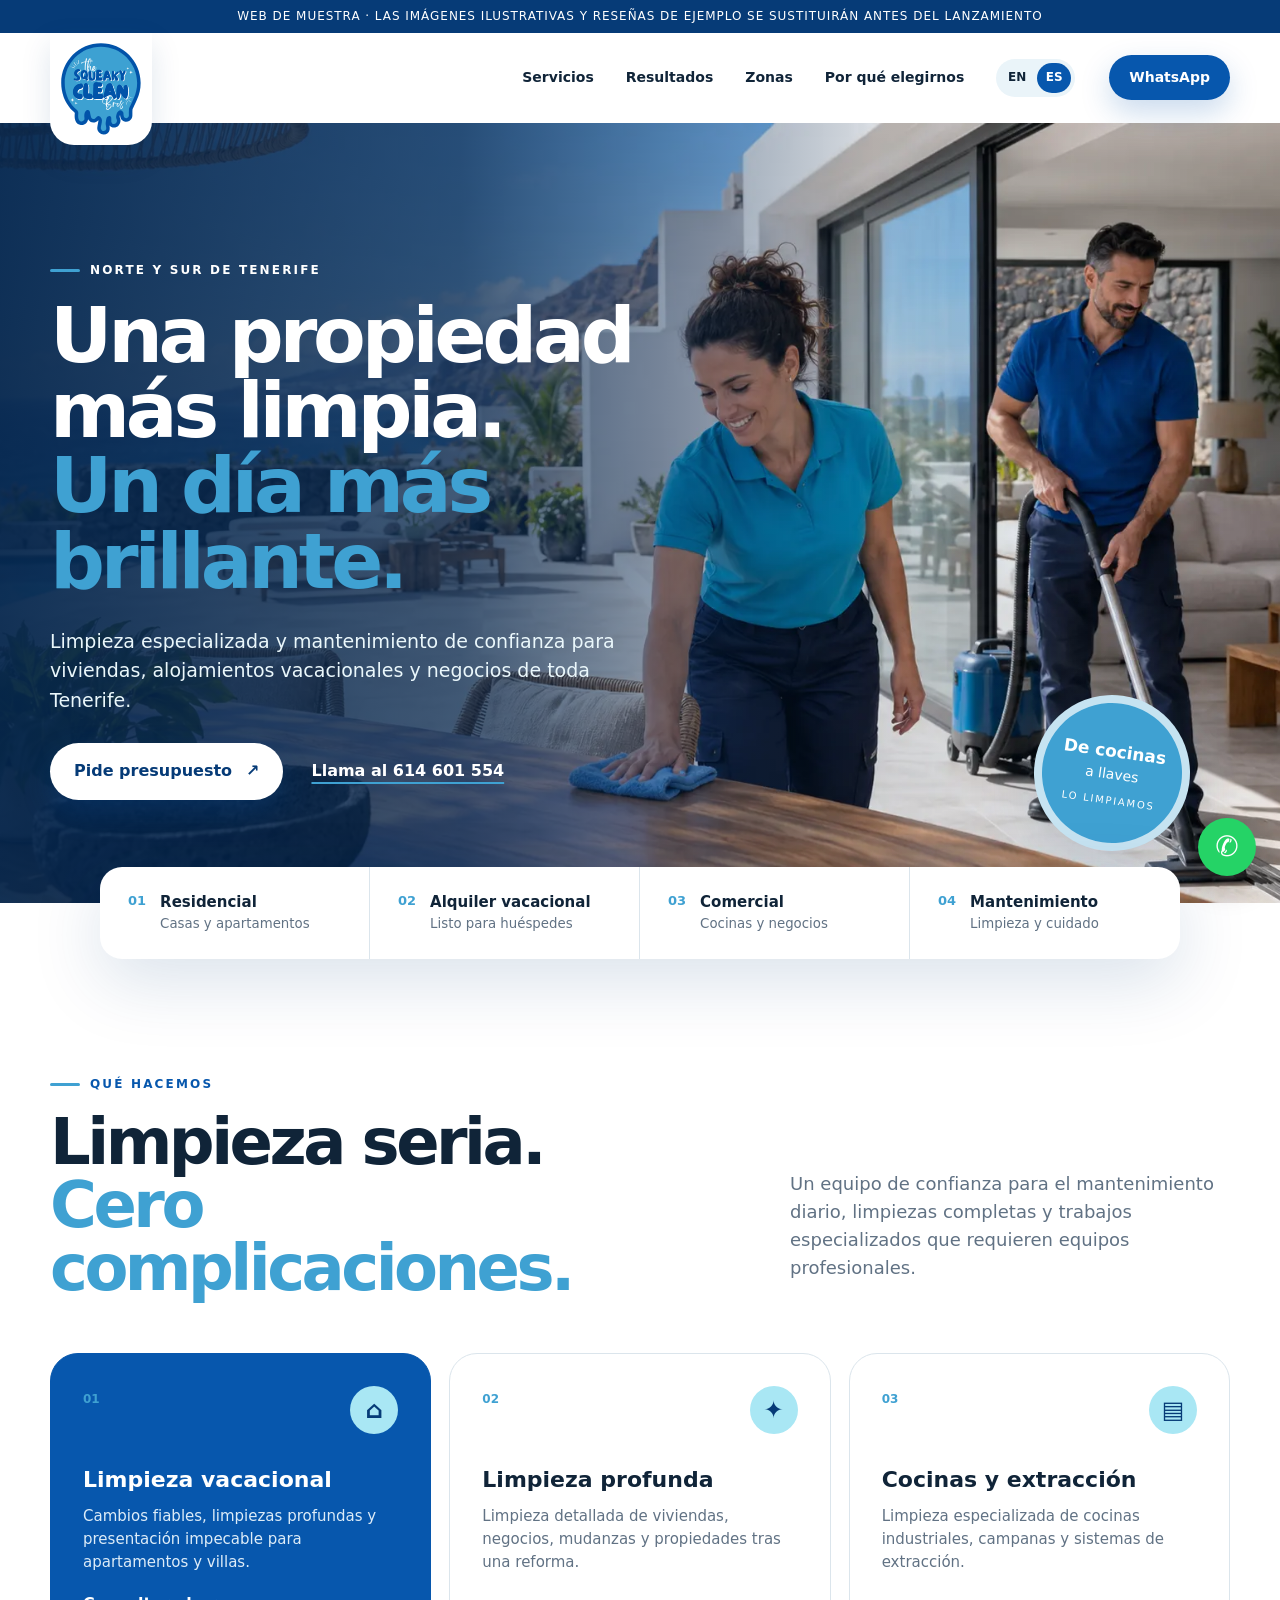
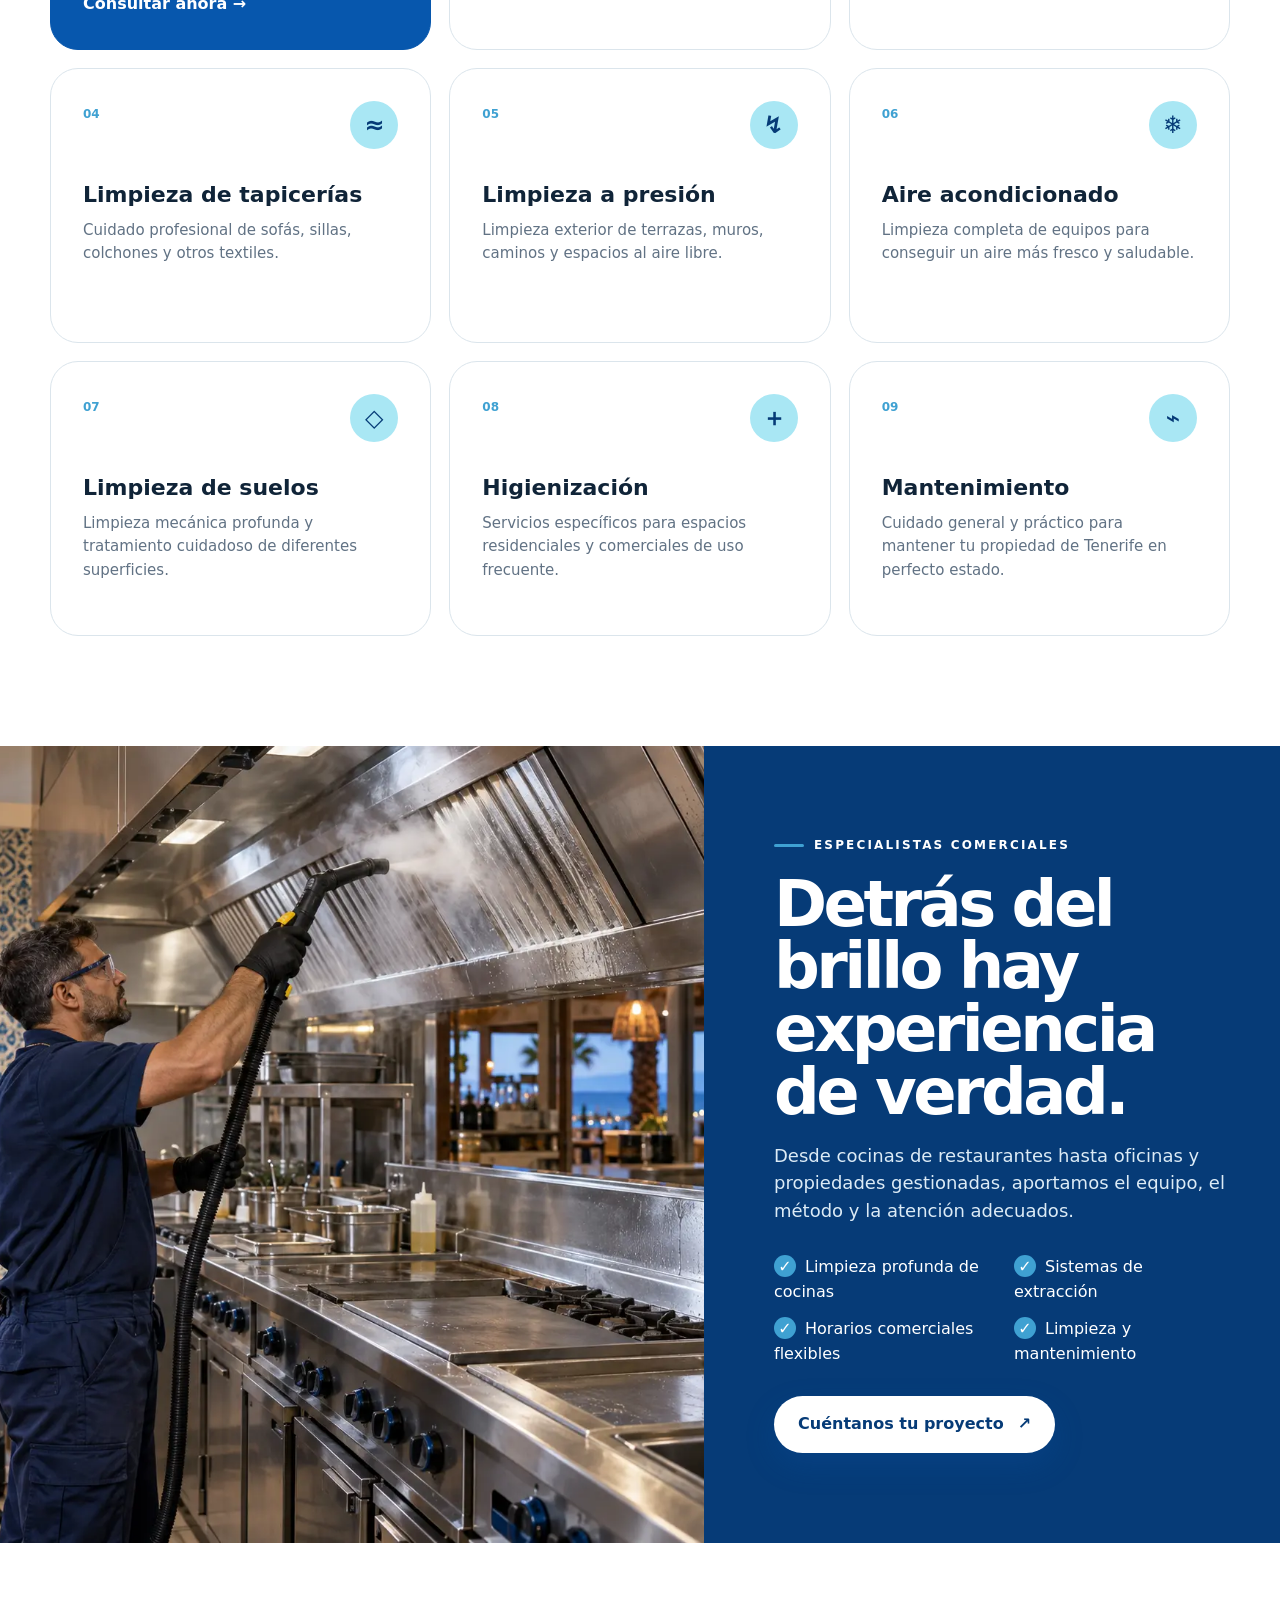
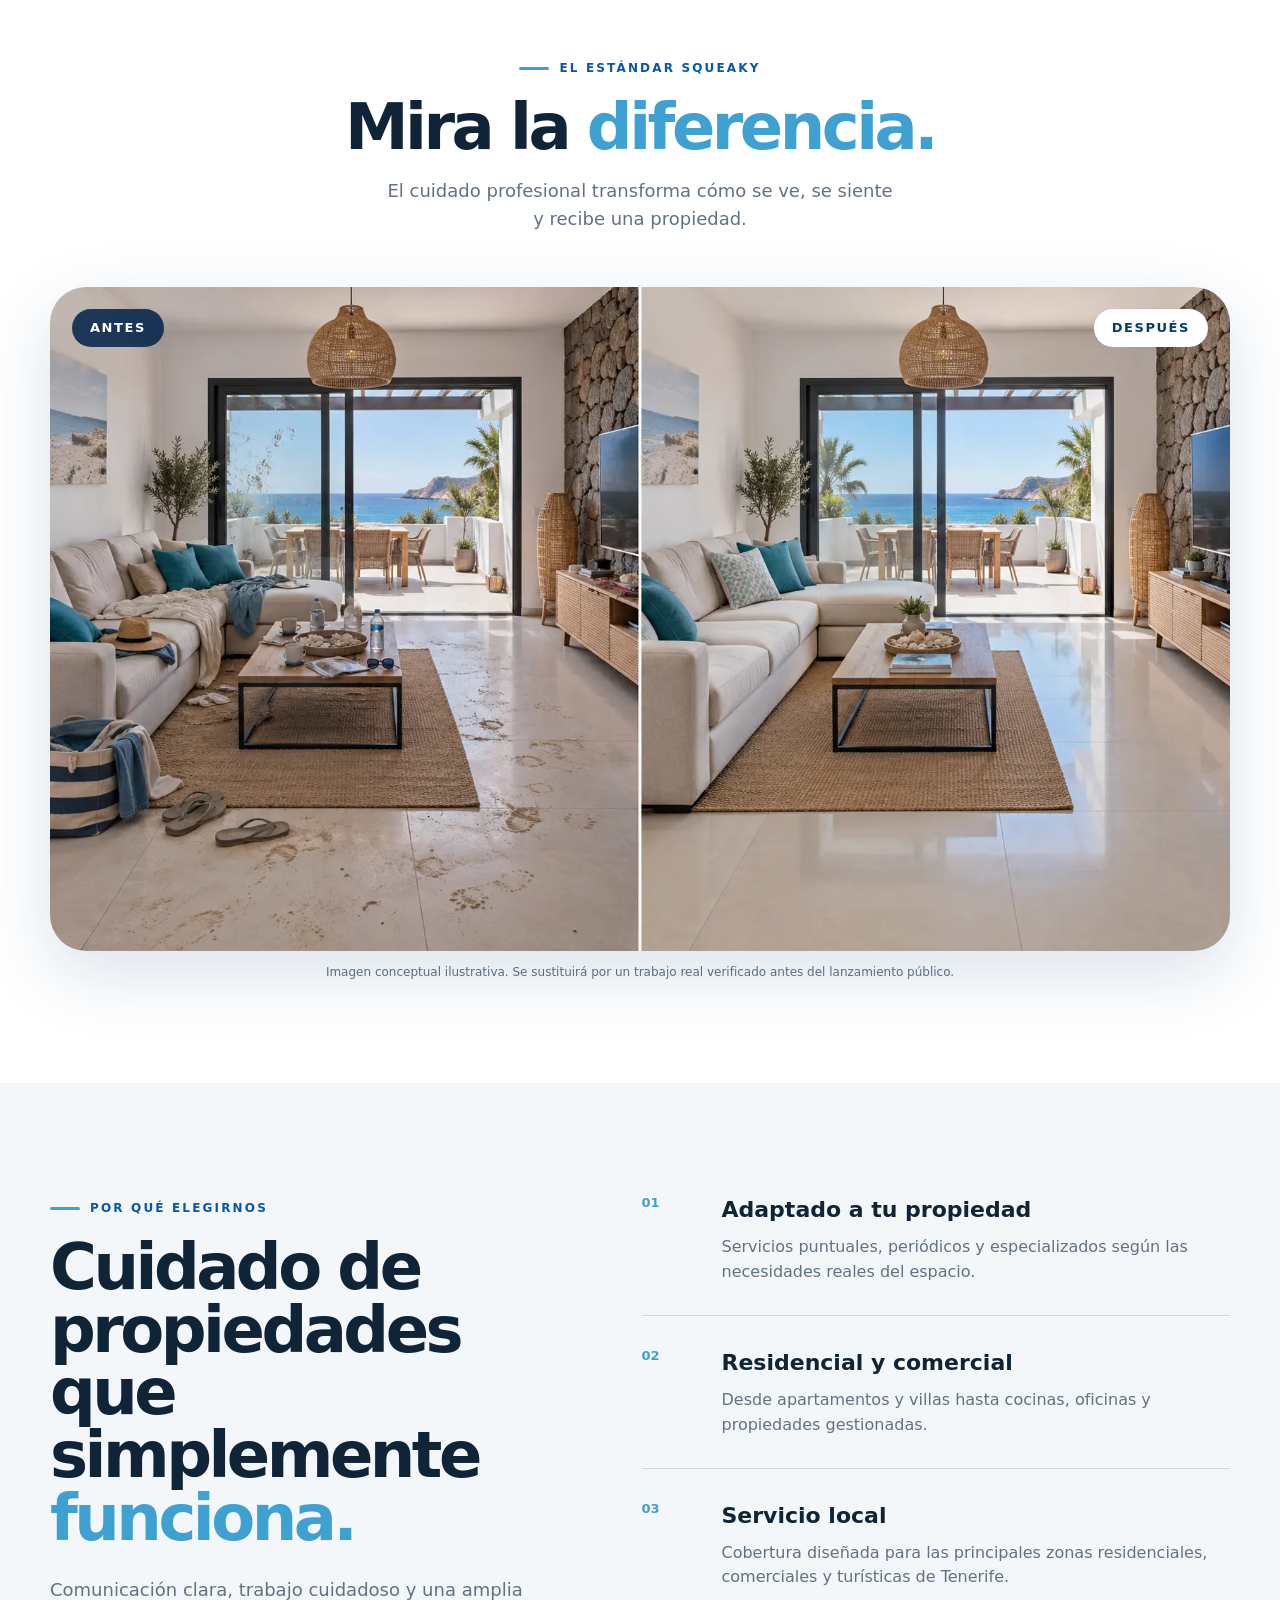
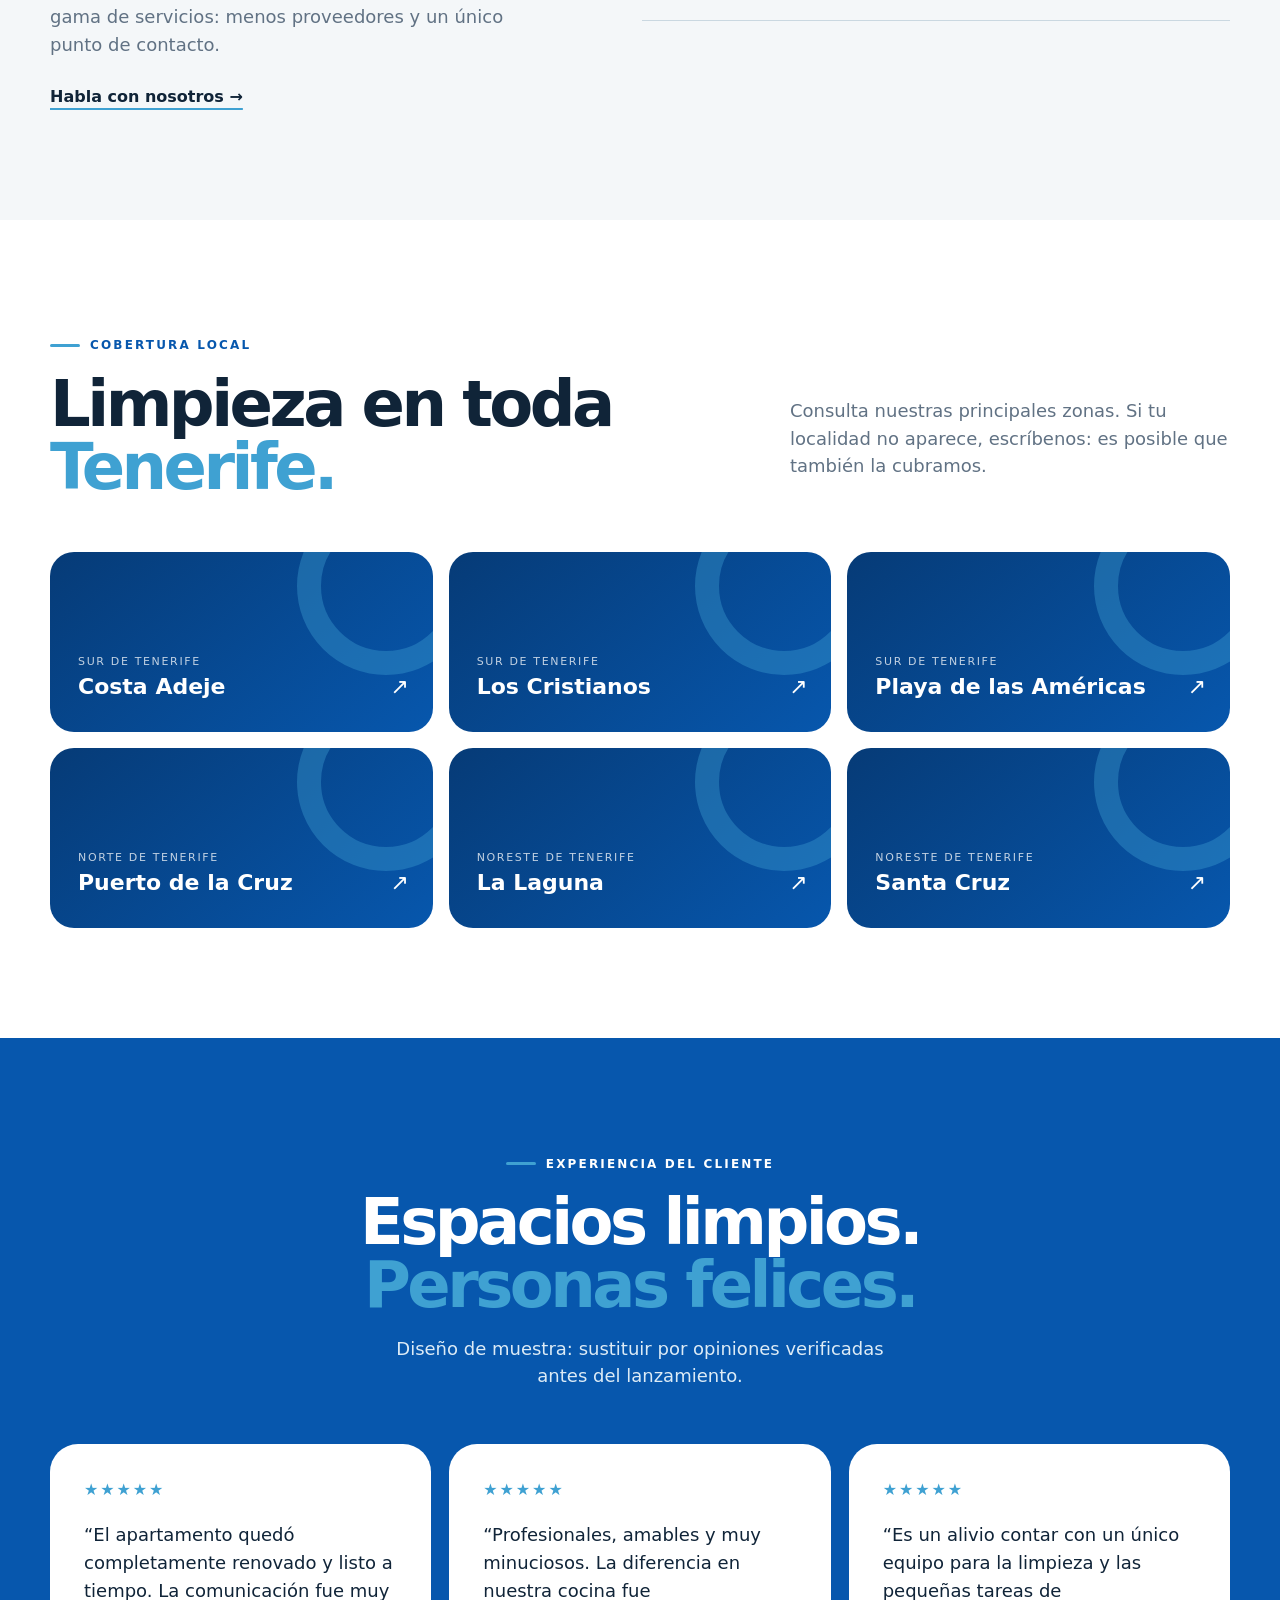
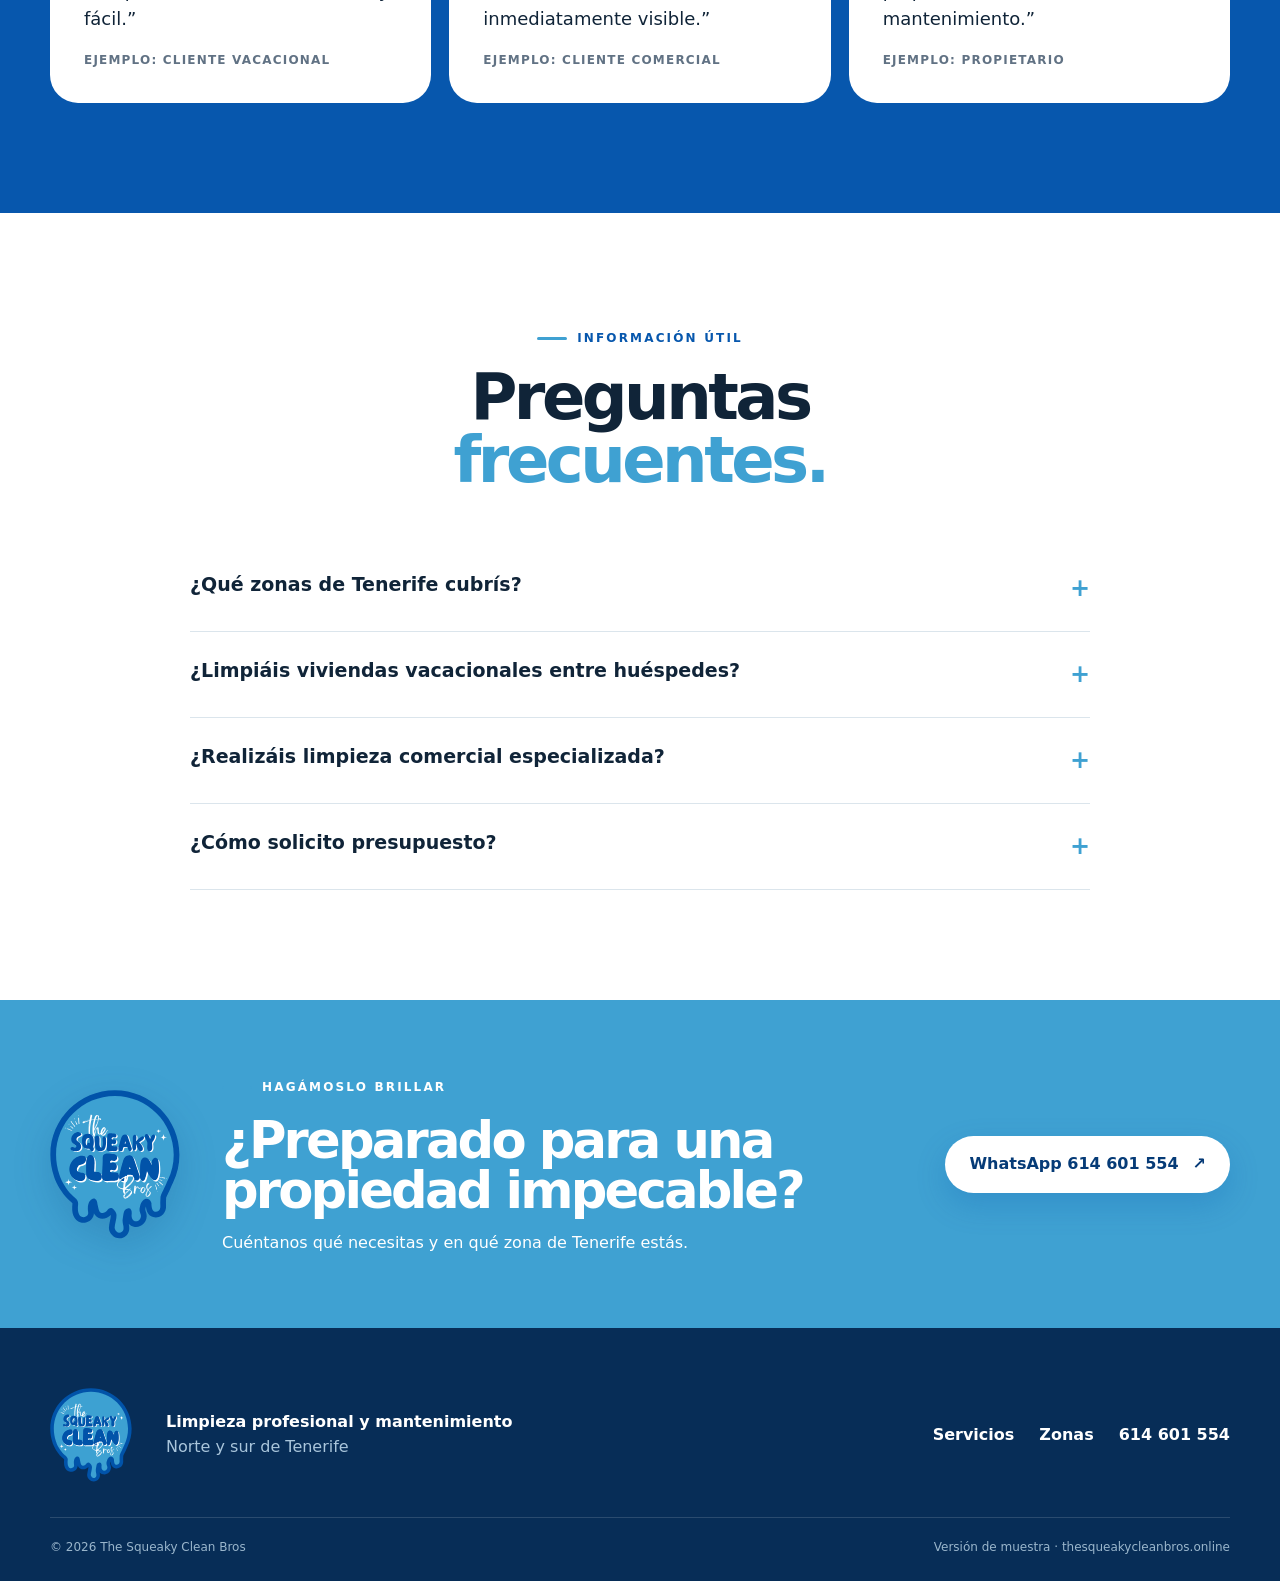
==== es/index.html @ 51286622 "Upload complete bilingual Squeaky Clean Bros website" ====
<!doctype html>
<html lang="es">
<head>
  <meta charset="utf-8"><meta name="viewport" content="width=device-width,initial-scale=1">
  <title>Limpieza profesional y mantenimiento en Tenerife | The Squeaky Clean Bros</title>
  <meta name="description" content="Limpieza profesional para viviendas, alojamientos vacacionales y negocios en Tenerife. Limpieza profunda, extracción, tapicerías, presión, aire acondicionado y mantenimiento.">
  <meta name="robots" content="noindex,nofollow"><meta name="theme-color" content="#0757ad">
  <link rel="canonical" href="https://thesqueakycleanbros.online/es/">
  <link rel="alternate" hreflang="en" href="https://thesqueakycleanbros.online/">
  <link rel="alternate" hreflang="es" href="https://thesqueakycleanbros.online/es/">
  <link rel="alternate" hreflang="x-default" href="https://thesqueakycleanbros.online/">
  <link rel="icon" href="../assets/logo.svg" type="image/svg+xml"><link rel="preload" as="image" href="../assets/hero-tenerife.webp"><link rel="stylesheet" href="../styles.css">
  <script type="application/ld+json">{"@context":"https://schema.org","@type":"CleaningService","name":"The Squeaky Clean Bros","url":"https://thesqueakycleanbros.online/es/","telephone":"+34614601554","areaServed":["Tenerife","Costa Adeje","Los Cristianos","Playa de las Américas","Puerto de la Cruz","San Cristóbal de La Laguna","Santa Cruz de Tenerife"],"description":"Limpieza profesional y mantenimiento de propiedades en Tenerife."}</script>
</head>
<body>
  <div class="notice">Web de muestra · Las imágenes ilustrativas y reseñas de ejemplo se sustituirán antes del lanzamiento</div>
  <header class="site-header"><a class="brand" href="#top" aria-label="Inicio"><img src="../assets/logo.svg" alt="The Squeaky Clean Bros"></a><button class="menu-toggle" aria-expanded="false" aria-controls="main-nav"><span></span><span></span><span></span></button><nav id="main-nav" class="main-nav"><a href="#services">Servicios</a><a href="#results">Resultados</a><a href="#areas">Zonas</a><a href="#about">Por qué elegirnos</a><div class="language-switch" aria-label="Elegir idioma"><a href="../index.html" lang="en">EN</a><span aria-current="page">ES</span></div></nav><a class="button button-small header-cta" href="https://wa.me/34614601554?text=Hola%2C%20me%20gustar%C3%ADa%20solicitar%20un%20presupuesto%20de%20limpieza." target="_blank" rel="noopener">WhatsApp</a></header>
  <main id="top">
    <section class="hero"><img class="hero-image" src="../assets/hero-tenerife.webp" alt="Equipo profesional de limpieza en una villa de Tenerife"><div class="hero-overlay"></div><div class="hero-content wrap"><span class="eyebrow light">Norte y sur de Tenerife</span><h1>Una propiedad más limpia.<br><em>Un día más brillante.</em></h1><p>Limpieza especializada y mantenimiento de confianza para viviendas, alojamientos vacacionales y negocios de toda Tenerife.</p><div class="hero-actions"><a class="button button-white" href="https://wa.me/34614601554?text=Hola%2C%20me%20gustar%C3%ADa%20solicitar%20un%20presupuesto%20de%20limpieza." target="_blank" rel="noopener">Pide presupuesto <span>↗</span></a><a class="text-link light" href="tel:+34614601554">Llama al 614 601 554</a></div></div><div class="hero-stamp"><b>De cocinas</b><span>a llaves</span><small>LO LIMPIAMOS</small></div></section>
    <section class="quick-strip"><div><span>01</span><b>Residencial</b><small>Casas y apartamentos</small></div><div><span>02</span><b>Alquiler vacacional</b><small>Listo para huéspedes</small></div><div><span>03</span><b>Comercial</b><small>Cocinas y negocios</small></div><div><span>04</span><b>Mantenimiento</b><small>Limpieza y cuidado</small></div></section>
    <section id="services" class="section services-section wrap"><div class="section-heading split-heading"><div><span class="eyebrow">Qué hacemos</span><h2>Limpieza seria.<br><em>Cero complicaciones.</em></h2></div><p>Un equipo de confianza para el mantenimiento diario, limpiezas completas y trabajos especializados que requieren equipos profesionales.</p></div><div class="service-grid">
      <article class="service-card featured-card"><span class="service-number">01</span><span class="bubble-icon">⌂</span><h3>Limpieza vacacional</h3><p>Cambios fiables, limpiezas profundas y presentación impecable para apartamentos y villas.</p><a href="https://wa.me/34614601554" target="_blank">Consultar ahora →</a></article>
      <article class="service-card"><span class="service-number">02</span><span class="bubble-icon">✦</span><h3>Limpieza profunda</h3><p>Limpieza detallada de viviendas, negocios, mudanzas y propiedades tras una reforma.</p></article>
      <article class="service-card"><span class="service-number">03</span><span class="bubble-icon">▤</span><h3>Cocinas y extracción</h3><p>Limpieza especializada de cocinas industriales, campanas y sistemas de extracción.</p></article>
      <article class="service-card"><span class="service-number">04</span><span class="bubble-icon">≈</span><h3>Limpieza de tapicerías</h3><p>Cuidado profesional de sofás, sillas, colchones y otros textiles.</p></article>
      <article class="service-card"><span class="service-number">05</span><span class="bubble-icon">↯</span><h3>Limpieza a presión</h3><p>Limpieza exterior de terrazas, muros, caminos y espacios al aire libre.</p></article>
      <article class="service-card"><span class="service-number">06</span><span class="bubble-icon">❄</span><h3>Aire acondicionado</h3><p>Limpieza completa de equipos para conseguir un aire más fresco y saludable.</p></article>
      <article class="service-card"><span class="service-number">07</span><span class="bubble-icon">◇</span><h3>Limpieza de suelos</h3><p>Limpieza mecánica profunda y tratamiento cuidadoso de diferentes superficies.</p></article>
      <article class="service-card"><span class="service-number">08</span><span class="bubble-icon">＋</span><h3>Higienización</h3><p>Servicios específicos para espacios residenciales y comerciales de uso frecuente.</p></article>
      <article class="service-card"><span class="service-number">09</span><span class="bubble-icon">⌁</span><h3>Mantenimiento</h3><p>Cuidado general y práctico para mantener tu propiedad de Tenerife en perfecto estado.</p></article>
    </div></section>
    <section class="commercial-band"><div class="commercial-image"><img src="../assets/commercial-kitchen.webp" alt="Limpieza profesional de extracción en Tenerife"></div><div class="commercial-copy"><span class="eyebrow light">Especialistas comerciales</span><h2>Detrás del brillo hay experiencia de verdad.</h2><p>Desde cocinas de restaurantes hasta oficinas y propiedades gestionadas, aportamos el equipo, el método y la atención adecuados.</p><ul class="tick-list"><li>Limpieza profunda de cocinas</li><li>Sistemas de extracción</li><li>Horarios comerciales flexibles</li><li>Limpieza y mantenimiento</li></ul><a class="button button-white" href="https://wa.me/34614601554?text=Hola%2C%20necesito%20un%20presupuesto%20de%20limpieza%20comercial." target="_blank">Cuéntanos tu proyecto <span>↗</span></a></div></section>
    <section id="results" class="section results-section wrap"><div class="section-heading centered"><span class="eyebrow">El estándar Squeaky</span><h2>Mira la <em>diferencia.</em></h2><p>El cuidado profesional transforma cómo se ve, se siente y recibe una propiedad.</p></div><figure class="comparison"><img src="../assets/before-after-villa.webp" alt="Comparación ilustrativa antes y después de una limpieza"><figcaption><span>Antes</span><span>Después</span></figcaption></figure><p class="disclaimer">Imagen conceptual ilustrativa. Se sustituirá por un trabajo real verificado antes del lanzamiento público.</p></section>
    <section id="about" class="section why-section"><div class="wrap why-grid"><div class="why-intro"><span class="eyebrow">Por qué elegirnos</span><h2>Cuidado de propiedades que simplemente <em>funciona.</em></h2><p>Comunicación clara, trabajo cuidadoso y una amplia gama de servicios: menos proveedores y un único punto de contacto.</p><a class="text-link" href="tel:+34614601554">Habla con nosotros →</a></div><div class="why-list"><article><b>01</b><div><h3>Adaptado a tu propiedad</h3><p>Servicios puntuales, periódicos y especializados según las necesidades reales del espacio.</p></div></article><article><b>02</b><div><h3>Residencial y comercial</h3><p>Desde apartamentos y villas hasta cocinas, oficinas y propiedades gestionadas.</p></div></article><article><b>03</b><div><h3>Servicio local</h3><p>Cobertura diseñada para las principales zonas residenciales, comerciales y turísticas de Tenerife.</p></div></article></div></div></section>
    <section id="areas" class="section areas-section wrap"><div class="section-heading split-heading"><div><span class="eyebrow">Cobertura local</span><h2>Limpieza en toda <em>Tenerife.</em></h2></div><p>Consulta nuestras principales zonas. Si tu localidad no aparece, escríbenos: es posible que también la cubramos.</p></div><div class="area-grid"><a href="areas/costa-adeje.html"><span>Sur de Tenerife</span><b>Costa Adeje</b><i>↗</i></a><a href="areas/los-cristianos.html"><span>Sur de Tenerife</span><b>Los Cristianos</b><i>↗</i></a><a href="areas/playa-de-las-americas.html"><span>Sur de Tenerife</span><b>Playa de las Américas</b><i>↗</i></a><a href="areas/puerto-de-la-cruz.html"><span>Norte de Tenerife</span><b>Puerto de la Cruz</b><i>↗</i></a><a href="areas/la-laguna.html"><span>Noreste de Tenerife</span><b>La Laguna</b><i>↗</i></a><a href="areas/santa-cruz.html"><span>Noreste de Tenerife</span><b>Santa Cruz</b><i>↗</i></a></div></section>
    <section class="section reviews-section"><div class="wrap"><div class="section-heading centered"><span class="eyebrow light">Experiencia del cliente</span><h2>Espacios limpios. <em>Personas felices.</em></h2><p class="light-copy">Diseño de muestra: sustituir por opiniones verificadas antes del lanzamiento.</p></div><div class="review-grid"><blockquote><div class="stars">★★★★★</div><p>“El apartamento quedó completamente renovado y listo a tiempo. La comunicación fue muy fácil.”</p><footer>Ejemplo: cliente vacacional</footer></blockquote><blockquote><div class="stars">★★★★★</div><p>“Profesionales, amables y muy minuciosos. La diferencia en nuestra cocina fue inmediatamente visible.”</p><footer>Ejemplo: cliente comercial</footer></blockquote><blockquote><div class="stars">★★★★★</div><p>“Es un alivio contar con un único equipo para la limpieza y las pequeñas tareas de mantenimiento.”</p><footer>Ejemplo: propietario</footer></blockquote></div></div></section>
    <section class="section faq-section wrap"><div class="section-heading centered"><span class="eyebrow">Información útil</span><h2>Preguntas <em>frecuentes.</em></h2></div><div class="faq-list"><details><summary>¿Qué zonas de Tenerife cubrís?<span>+</span></summary><p>Trabajamos en las principales zonas del norte y sur de Tenerife. Envíanos tu ubicación y confirmaremos disponibilidad.</p></details><details><summary>¿Limpiáis viviendas vacacionales entre huéspedes?<span>+</span></summary><p>Sí. Ofrecemos limpieza vacacional y asistencia para dejar apartamentos y villas listos para los siguientes huéspedes.</p></details><details><summary>¿Realizáis limpieza comercial especializada?<span>+</span></summary><p>Sí. Incluye cocinas y extracción, limpieza profunda, suelos, presión e higienización.</p></details><details><summary>¿Cómo solicito presupuesto?<span>+</span></summary><p>Llama o escribe por WhatsApp al 614 601 554 indicando la ubicación, servicio y fotografías útiles.</p></details></div></section>
    <section class="final-cta"><div class="wrap final-cta-inner"><img src="../assets/logo.svg" alt=""><div><span class="eyebrow light">Hagámoslo brillar</span><h2>¿Preparado para una propiedad impecable?</h2><p>Cuéntanos qué necesitas y en qué zona de Tenerife estás.</p></div><a class="button button-white" href="https://wa.me/34614601554?text=Hola%2C%20me%20gustar%C3%ADa%20solicitar%20un%20presupuesto." target="_blank">WhatsApp 614 601 554 <span>↗</span></a></div></section>
  </main>
  <footer class="footer"><div class="wrap footer-inner"><img src="../assets/logo.svg" alt="The Squeaky Clean Bros"><div><b>Limpieza profesional y mantenimiento</b><span>Norte y sur de Tenerife</span></div><div class="footer-links"><a href="#services">Servicios</a><a href="#areas">Zonas</a><a href="tel:+34614601554">614 601 554</a></div></div><div class="wrap footer-bottom"><span>© 2026 The Squeaky Clean Bros</span><span>Versión de muestra · thesqueakycleanbros.online</span></div></footer>
  <a class="floating-whatsapp" href="https://wa.me/34614601554" target="_blank" rel="noopener" aria-label="Contactar por WhatsApp">✆</a><script src="../script.js"></script>
</body></html>
---- styles.css ----
:root{--navy:#063b77;--blue:#0757ad;--sky:#3fa1d2;--aqua:#a9e7f4;--ink:#102438;--muted:#617284;--cream:#f4f7f9;--white:#fff;--line:#dbe5ec;--radius:28px;--shadow:0 22px 70px rgba(6,59,119,.15)}
*{box-sizing:border-box}html{scroll-behavior:smooth}body{margin:0;color:var(--ink);font-family:Inter,ui-sans-serif,system-ui,-apple-system,BlinkMacSystemFont,"Segoe UI",sans-serif;background:#fff;line-height:1.55}img{max-width:100%;display:block}a{color:inherit;text-decoration:none}.wrap{width:min(1180px,calc(100% - 40px));margin-inline:auto}.notice{font-size:12px;letter-spacing:.08em;text-transform:uppercase;text-align:center;padding:7px 16px;background:var(--navy);color:white}.site-header{height:90px;display:flex;align-items:center;gap:34px;padding:0 max(20px,calc((100vw - 1180px)/2));position:relative;background:white;z-index:20}.brand{align-self:flex-start;width:102px;height:112px;background:white;border-radius:0 0 24px 24px;padding:10px;box-shadow:0 12px 30px rgba(6,59,119,.13);z-index:3}.brand img{height:92px;width:100%;object-fit:contain}.main-nav{display:flex;gap:32px;margin-left:auto;font-weight:700;font-size:14px;align-items:center}.main-nav>a{position:relative}.main-nav>a:after{content:"";position:absolute;left:0;right:100%;bottom:-6px;height:2px;background:var(--sky);transition:.25s}.main-nav>a:hover:after{right:0}.language-switch{display:flex;align-items:center;gap:3px;padding:4px;background:#eaf4f9;border-radius:999px}.language-switch a,.language-switch span{display:grid;place-items:center;min-width:34px;height:30px;border-radius:999px;font-size:12px;font-weight:900}.language-switch [aria-current="page"]{background:var(--blue);color:white}.button{display:inline-flex;align-items:center;justify-content:center;gap:14px;background:var(--blue);color:white;padding:16px 24px;border-radius:999px;font-weight:800;box-shadow:0 12px 30px rgba(7,87,173,.22);transition:.25s}.button:hover{transform:translateY(-2px);box-shadow:0 16px 38px rgba(7,87,173,.3)}.button-small{padding:12px 20px;font-size:14px}.button-white{background:white;color:var(--navy)}.text-link{font-weight:800;text-decoration:underline;text-decoration-color:var(--sky);text-decoration-thickness:2px;text-underline-offset:6px}.light{color:white}.menu-toggle{display:none;background:none;border:0;padding:8px}.menu-toggle span{display:block;width:25px;height:2px;background:var(--navy);margin:5px}.hero{height:min(780px,calc(100vh - 90px));min-height:640px;position:relative;display:flex;align-items:center;overflow:hidden;background:var(--navy)}.hero-image,.hero-overlay{position:absolute;inset:0;width:100%;height:100%;object-fit:cover}.hero-overlay{background:linear-gradient(90deg,rgba(4,37,76,.94) 0%,rgba(4,37,76,.75) 36%,rgba(4,37,76,.14) 68%,rgba(4,37,76,.05) 100%)}.hero-content{position:relative;color:white;padding-top:30px}.eyebrow{display:inline-flex;align-items:center;gap:10px;text-transform:uppercase;letter-spacing:.18em;font-size:12px;font-weight:900;color:var(--blue);margin-bottom:18px}.eyebrow:before{content:"";width:30px;height:3px;border-radius:5px;background:var(--sky)}.eyebrow.light{color:white}.hero h1,.section-heading h2,.commercial-copy h2,.why-intro h2,.final-cta h2{font-size:clamp(48px,6vw,82px);line-height:.98;letter-spacing:-.055em;margin:0;font-weight:900}.hero h1{max-width:720px}.hero h1 em,.section-heading h2 em,.why-intro h2 em{color:var(--sky);font-style:normal}.hero p{font-size:19px;max-width:590px;margin:28px 0;color:#eaf7fb}.hero-actions{display:flex;align-items:center;gap:28px}.hero-stamp{position:absolute;right:7%;bottom:52px;width:156px;height:156px;border-radius:50%;background:var(--sky);border:8px solid rgba(255,255,255,.7);display:flex;flex-direction:column;align-items:center;justify-content:center;color:white;transform:rotate(8deg);box-shadow:var(--shadow);text-align:center}.hero-stamp b{font-size:17px}.hero-stamp span{font-size:14px}.hero-stamp small{font-size:10px;letter-spacing:.18em;margin-top:7px}.quick-strip{display:grid;grid-template-columns:repeat(4,1fr);background:white;position:relative;z-index:4;width:min(1080px,calc(100% - 40px));margin:-36px auto 0;border-radius:22px;box-shadow:var(--shadow);overflow:hidden}.quick-strip div{padding:24px 28px;border-right:1px solid var(--line);display:grid;grid-template-columns:auto 1fr;column-gap:14px}.quick-strip div:last-child{border:0}.quick-strip span{grid-row:1/3;color:var(--sky);font-weight:900;font-size:13px}.quick-strip b{font-size:15px}.quick-strip small{color:var(--muted)}.section{padding:110px 0}.section-heading{margin-bottom:54px}.split-heading{display:grid;grid-template-columns:1.2fr .8fr;gap:80px;align-items:end}.section-heading h2,.why-intro h2{font-size:clamp(42px,5vw,66px)}.section-heading>p,.split-heading>p{font-size:18px;color:var(--muted);max-width:520px}.centered{text-align:center;max-width:720px;margin-left:auto;margin-right:auto}.centered .eyebrow{justify-content:center}.centered p{margin-inline:auto}.service-grid{display:grid;grid-template-columns:repeat(3,1fr);gap:18px}.service-card{padding:32px;border:1px solid var(--line);border-radius:var(--radius);min-height:275px;position:relative;transition:.25s;background:white}.service-card:hover{transform:translateY(-5px);box-shadow:var(--shadow);border-color:transparent}.featured-card{background:var(--blue);color:white;border-color:var(--blue)}.service-number{font-size:12px;color:var(--sky);font-weight:900}.bubble-icon{float:right;width:48px;height:48px;border-radius:50%;display:grid;place-items:center;background:var(--aqua);color:var(--navy);font-size:24px;font-weight:900}.service-card h3{font-size:22px;line-height:1.15;margin:56px 0 12px}.service-card p{font-size:15px;color:var(--muted);margin:0}.featured-card p{color:#ddecf8}.featured-card a{display:inline-block;margin-top:18px;font-weight:800}.commercial-band{display:grid;grid-template-columns:1.1fr .9fr;background:var(--navy);color:white;min-height:680px}.commercial-image img{width:100%;height:100%;object-fit:cover}.commercial-copy{padding:90px max(40px,calc((100vw - 1180px)/2));padding-left:70px;display:flex;flex-direction:column;align-items:flex-start;justify-content:center}.commercial-copy h2{font-size:clamp(42px,5vw,64px);max-width:560px}.commercial-copy>p{font-size:18px;color:#dcebf6;max-width:590px}.tick-list{list-style:none;padding:0;margin:12px 0 30px;display:grid;grid-template-columns:repeat(2,minmax(190px,1fr));gap:12px 24px}.tick-list li:before{content:"✓";display:inline-grid;place-items:center;width:22px;height:22px;border-radius:50%;background:var(--sky);font-weight:900;margin-right:9px}.results-section{padding-bottom:90px}.comparison{position:relative;border-radius:36px;overflow:hidden;margin:0;box-shadow:var(--shadow)}.comparison figcaption{position:absolute;inset:22px;display:flex;justify-content:space-between;align-items:flex-start}.comparison figcaption span{background:rgba(4,37,76,.87);color:white;border-radius:999px;padding:9px 18px;font-size:13px;font-weight:900;text-transform:uppercase;letter-spacing:.12em}.comparison figcaption span:last-child{background:white;color:var(--navy)}.disclaimer{text-align:center;color:var(--muted);font-size:12px}.why-section{background:var(--cream)}.why-grid{display:grid;grid-template-columns:.9fr 1.1fr;gap:110px}.why-intro p{font-size:18px;color:var(--muted);margin:26px 0}.why-list article{display:grid;grid-template-columns:60px 1fr;gap:20px;padding:30px 0;border-bottom:1px solid #cad8e1}.why-list article:first-child{padding-top:0}.why-list article>b{font-size:13px;color:var(--sky)}.why-list h3{font-size:22px;margin:0 0 8px}.why-list p{margin:0;color:var(--muted)}.area-grid{display:grid;grid-template-columns:repeat(3,1fr);gap:16px}.area-grid a{min-height:180px;padding:28px;border-radius:24px;background:linear-gradient(140deg,var(--navy),var(--blue));color:white;position:relative;overflow:hidden;display:flex;flex-direction:column;justify-content:flex-end;transition:.25s}.area-grid a:before{content:"";position:absolute;width:130px;height:130px;border:24px solid rgba(63,161,210,.38);border-radius:50%;right:-42px;top:-55px}.area-grid a:hover{transform:translateY(-4px);background:linear-gradient(140deg,var(--blue),var(--sky))}.area-grid span{font-size:11px;text-transform:uppercase;letter-spacing:.15em;opacity:.75}.area-grid b{font-size:22px}.area-grid i{position:absolute;right:24px;bottom:28px;font-style:normal;font-size:22px}.reviews-section{background:var(--blue);color:white}.light-copy{color:#dcebf6!important}.review-grid{display:grid;grid-template-columns:repeat(3,1fr);gap:18px}.review-grid blockquote{margin:0;background:white;color:var(--ink);padding:34px;border-radius:var(--radius)}.review-grid blockquote p{font-size:18px;line-height:1.55}.review-grid footer{font-size:12px;color:var(--muted);text-transform:uppercase;letter-spacing:.1em;font-weight:800}.stars{color:var(--sky);letter-spacing:.12em}.faq-list{max-width:900px;margin:auto}.faq-list details{border-bottom:1px solid var(--line);padding:0}.faq-list summary{font-size:19px;font-weight:800;padding:24px 0;cursor:pointer;list-style:none;display:flex;justify-content:space-between}.faq-list summary::-webkit-details-marker{display:none}.faq-list summary span{color:var(--sky);font-size:24px}.faq-list p{color:var(--muted);margin:-6px 0 24px;max-width:760px}.final-cta{position:relative;overflow:hidden;background:var(--sky);color:white;padding:72px 0}.final-cta-inner{display:grid;grid-template-columns:130px 1fr auto;align-items:center;gap:42px;position:relative}.final-cta-inner img{width:130px;filter:drop-shadow(0 12px 18px rgba(6,59,119,.18))}.final-cta h2{font-size:clamp(36px,4vw,56px)}.final-cta p{margin-bottom:0}.bubble{position:absolute;border:30px solid rgba(255,255,255,.12);border-radius:50%}.bubble-one{width:230px;height:230px;right:4%;top:-150px}.bubble-two{width:120px;height:120px;left:22%;bottom:-80px}.footer{background:#072d57;color:white;padding:60px 0 24px}.footer-inner{display:grid;grid-template-columns:90px 1fr auto;gap:26px;align-items:center}.footer-inner img{width:82px}.footer-inner div{display:flex;flex-direction:column}.footer-inner span{color:#a9c5db}.footer-links{display:flex!important;flex-direction:row!important;gap:25px;font-weight:700}.footer-bottom{display:flex;justify-content:space-between;border-top:1px solid rgba(255,255,255,.14);margin-top:35px;padding-top:20px;font-size:12px;color:#9ab6cc}.floating-whatsapp{position:fixed;right:24px;bottom:24px;width:58px;height:58px;border-radius:50%;display:grid;place-items:center;background:#25d366;color:white;font-size:28px;z-index:30;box-shadow:0 12px 30px rgba(0,0,0,.22)}
@media(max-width:900px){.main-nav{display:none;position:absolute;top:90px;left:20px;right:20px;background:white;padding:24px;border-radius:20px;box-shadow:var(--shadow);flex-direction:column}.main-nav.open{display:flex}.menu-toggle{display:block;margin-left:auto}.header-cta{display:none}.hero{min-height:620px}.hero-overlay{background:linear-gradient(90deg,rgba(4,37,76,.95),rgba(4,37,76,.58))}.hero-stamp{width:120px;height:120px;right:20px;bottom:25px}.quick-strip{grid-template-columns:repeat(2,1fr)}.service-grid,.area-grid,.review-grid{grid-template-columns:repeat(2,1fr)}.commercial-band{grid-template-columns:1fr}.commercial-image{height:440px}.commercial-copy{padding:70px 30px}.why-grid{grid-template-columns:1fr;gap:60px}.final-cta-inner{grid-template-columns:90px 1fr}.final-cta-inner .button{grid-column:2}.footer-links{display:none!important}}
@media(max-width:620px){.wrap{width:min(100% - 28px,1180px)}.notice{font-size:9px}.site-header{height:75px;padding-inline:14px}.brand{width:86px;height:98px}.brand img{height:78px}.main-nav{top:75px}.hero{height:690px}.hero-image{object-position:62% center}.hero-overlay{background:linear-gradient(90deg,rgba(4,37,76,.96) 0%,rgba(4,37,76,.78) 58%,rgba(4,37,76,.34))}.hero h1{font-size:48px}.hero p{font-size:17px;max-width:90%}.hero-actions{align-items:flex-start;flex-direction:column;gap:18px}.hero-stamp{display:none}.quick-strip{grid-template-columns:1fr;margin-top:-25px}.quick-strip div{padding:18px 22px;border-right:0;border-bottom:1px solid var(--line)}.section{padding:78px 0}.split-heading{grid-template-columns:1fr;gap:18px}.section-heading{margin-bottom:38px}.service-grid,.area-grid,.review-grid{grid-template-columns:1fr}.commercial-image{height:320px}.commercial-copy{padding:64px 20px}.tick-list{grid-template-columns:1fr}.comparison{border-radius:20px}.comparison img{height:430px;object-fit:cover;object-position:center}.why-grid{gap:45px}.final-cta-inner{grid-template-columns:1fr;text-align:center}.final-cta-inner img{margin:auto}.final-cta-inner .button{grid-column:auto}.footer-inner{grid-template-columns:70px 1fr}.footer-bottom{flex-direction:column;gap:8px}.footer-links{display:none!important}}
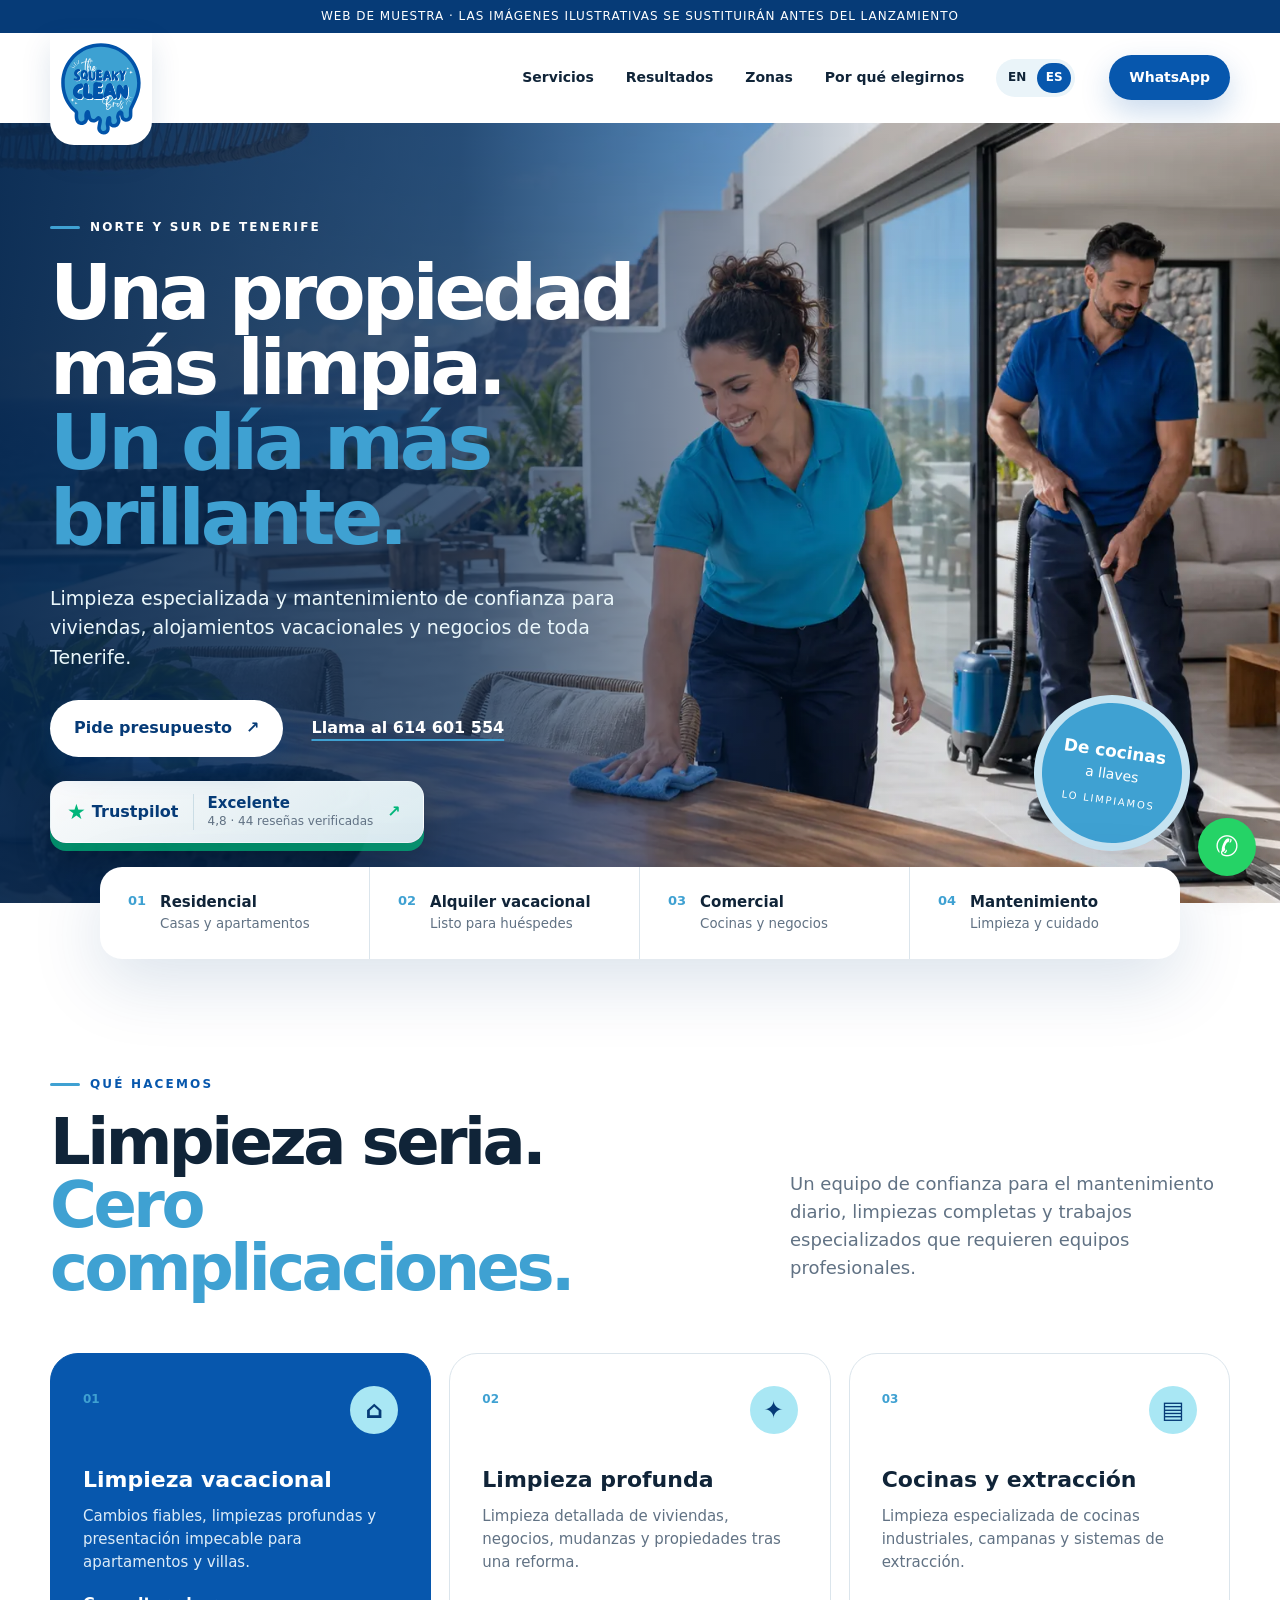
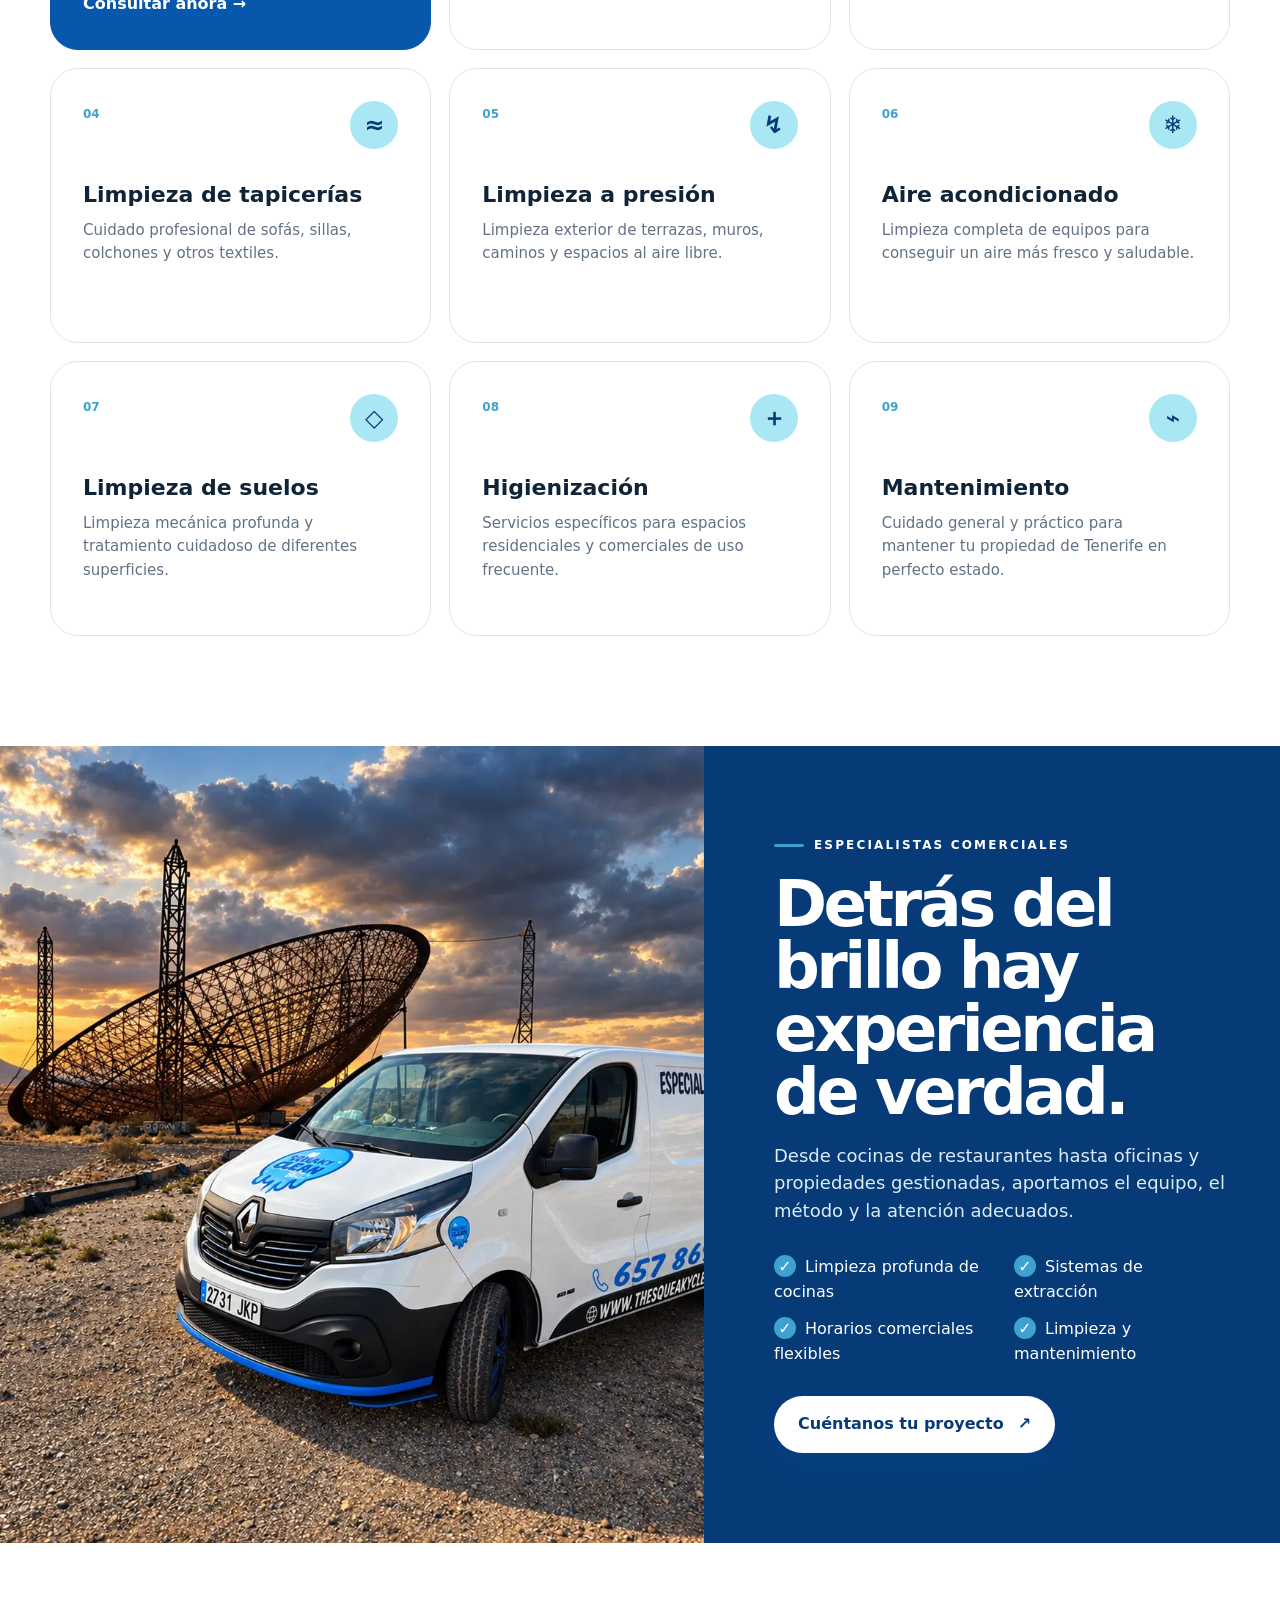
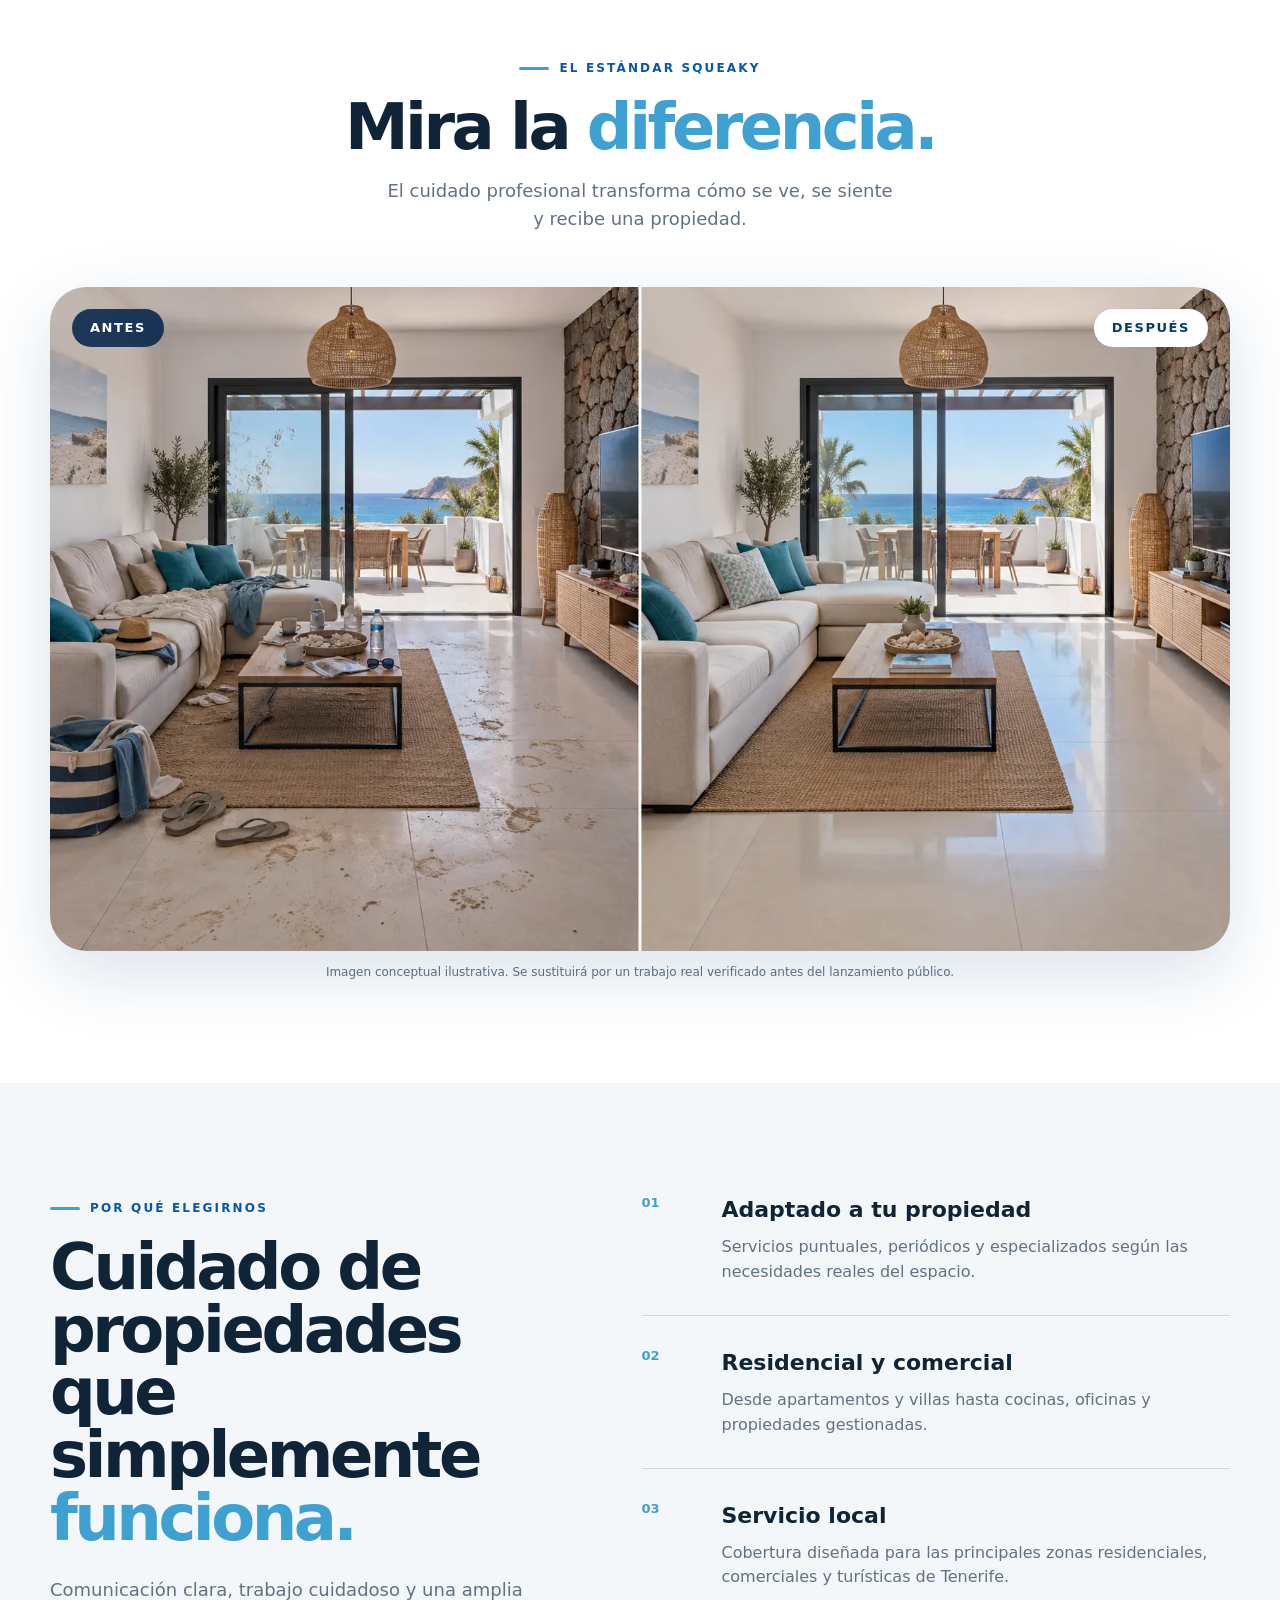
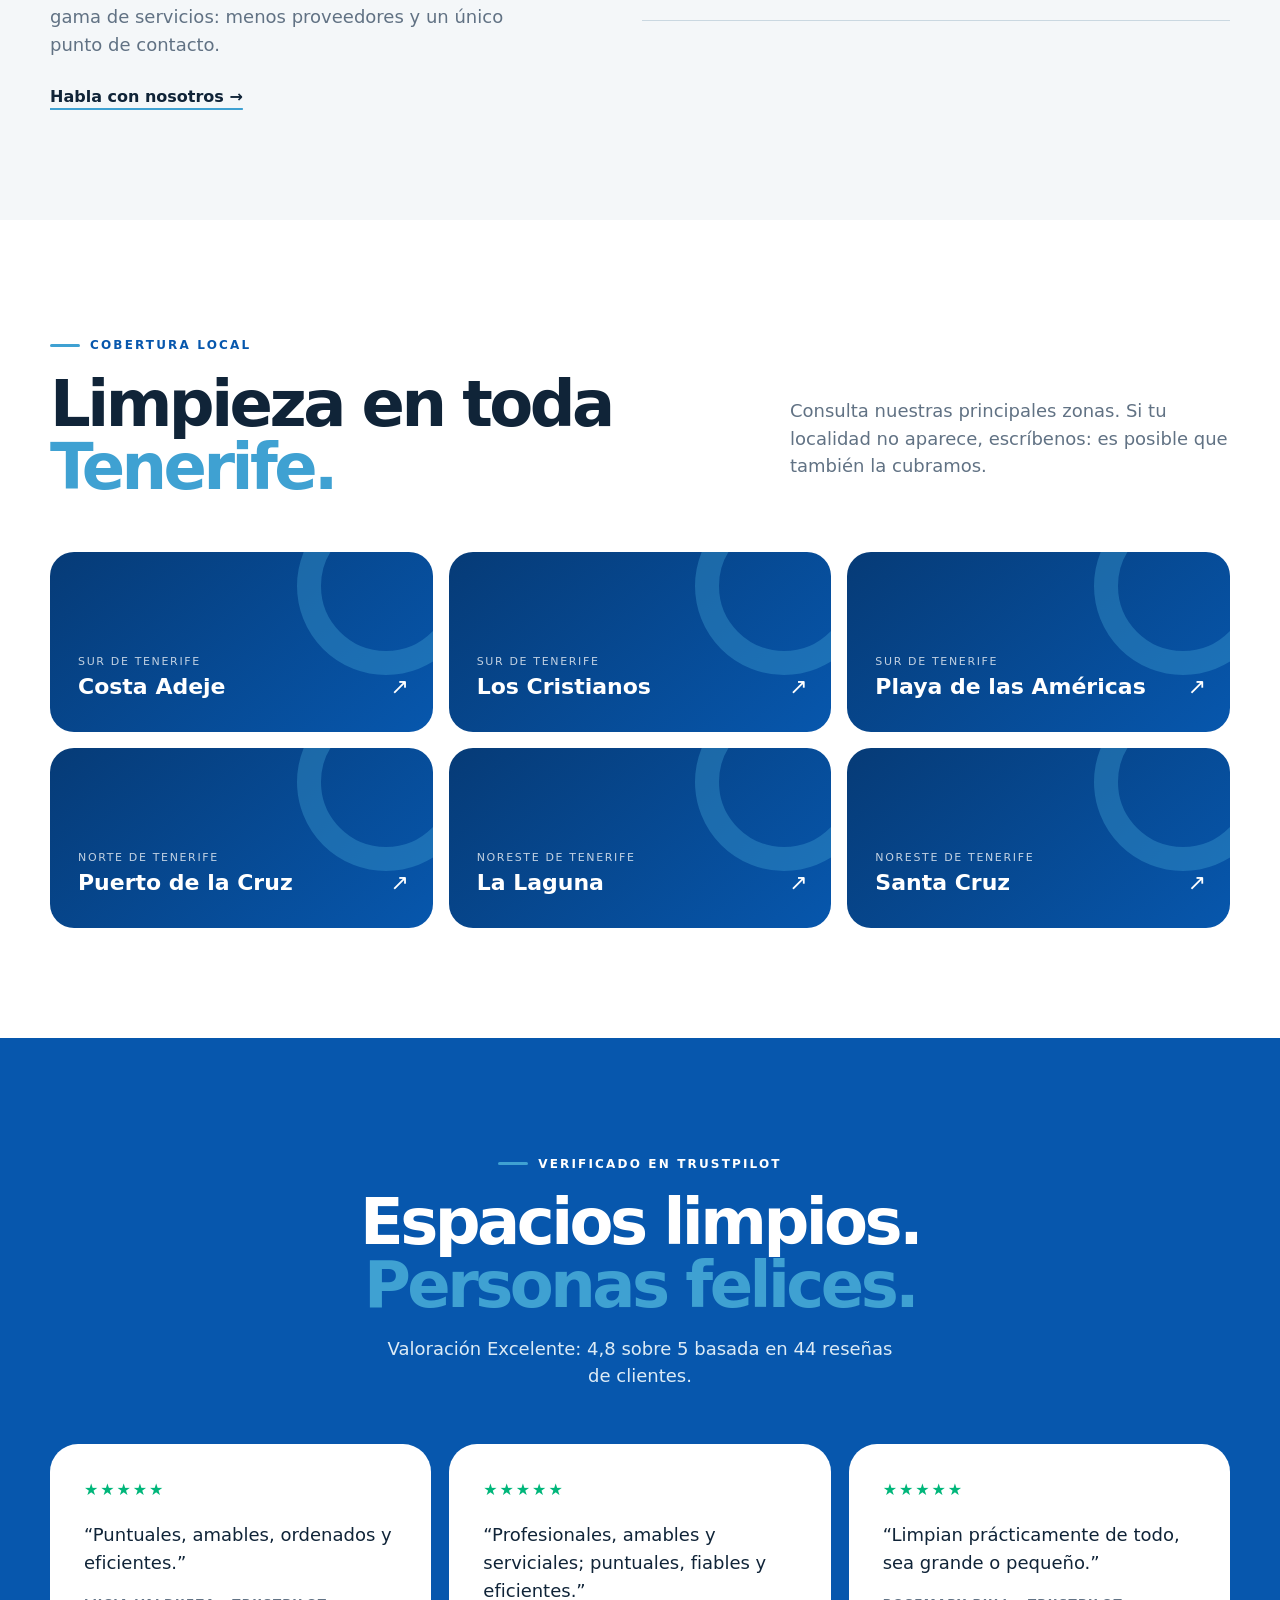
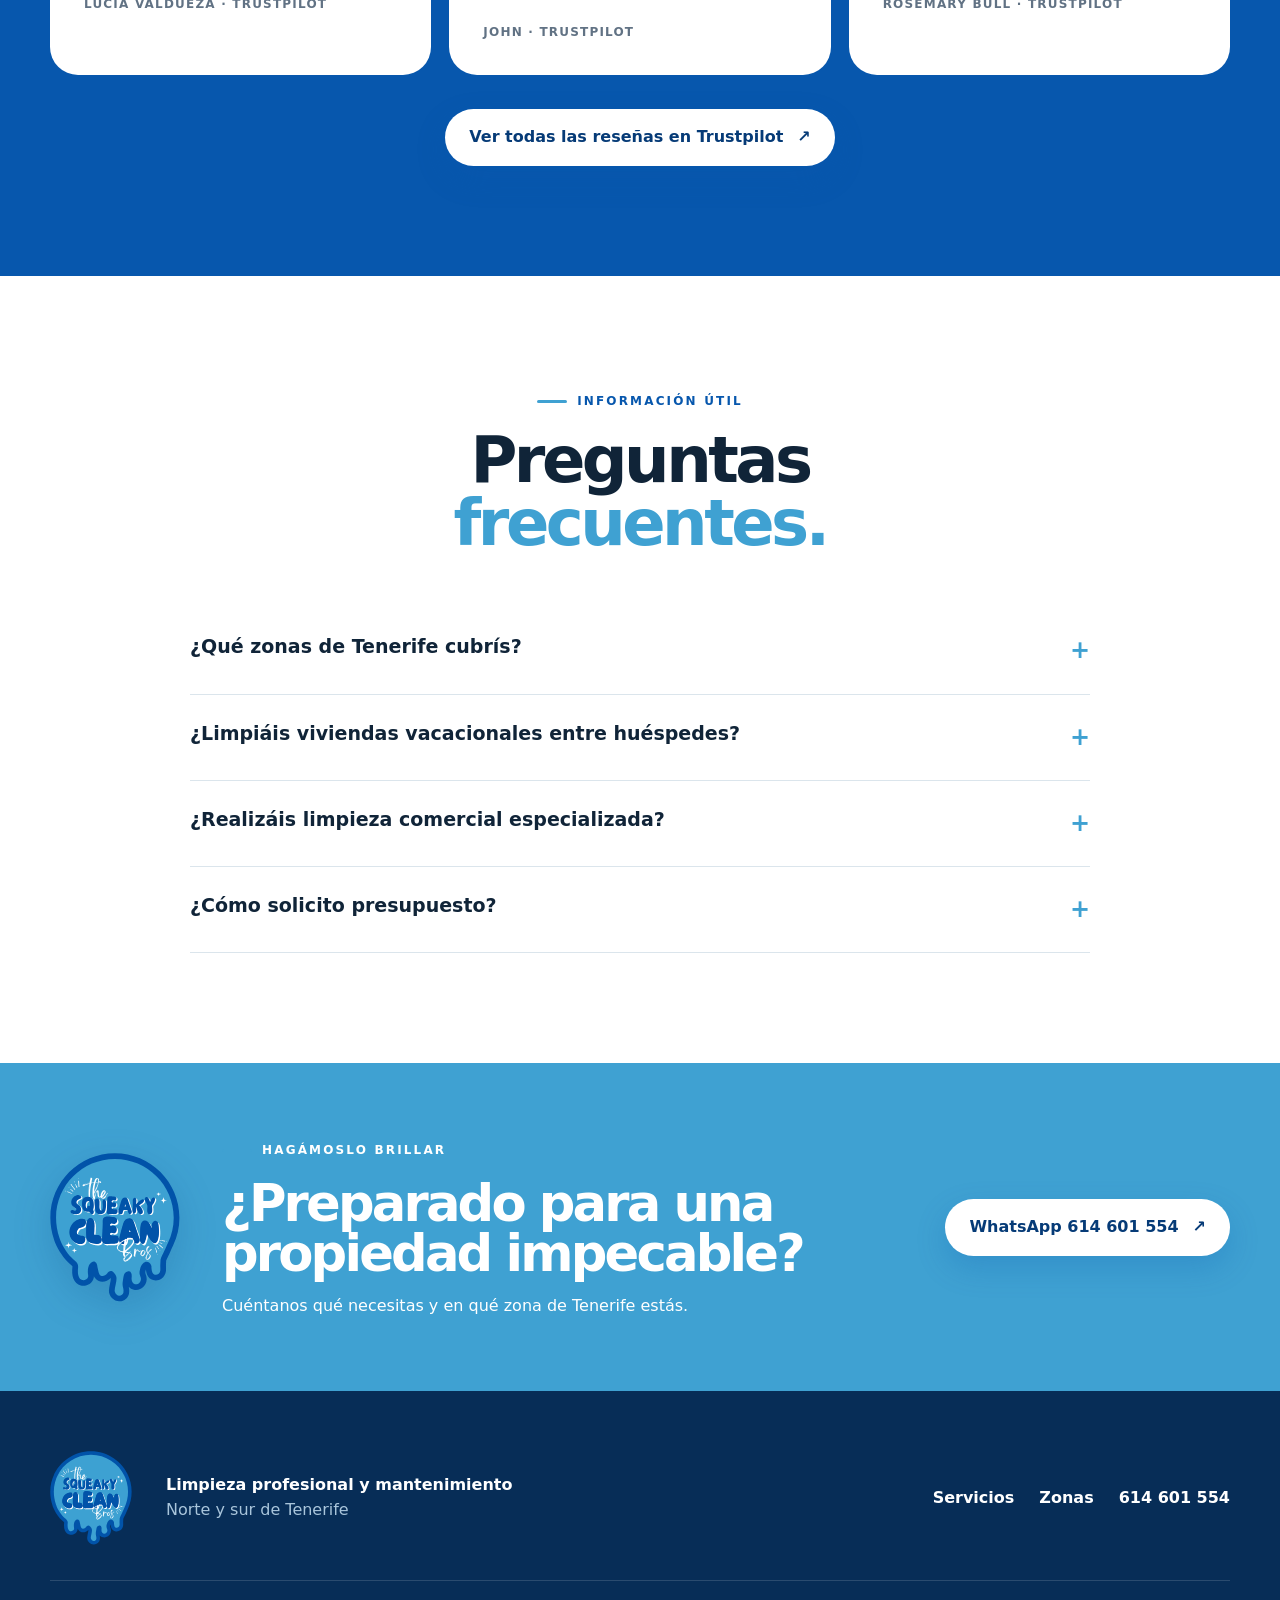
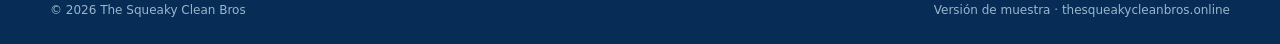
==== commit 64d07a90: "Add branded van photo and Trustpilot reviews" ====
--- a/es/index.html
+++ b/es/index.html
@@ -13,10 +13,10 @@
   <script type="application/ld+json">{"@context":"https://schema.org","@type":"CleaningService","name":"The Squeaky Clean Bros","url":"https://thesqueakycleanbros.online/es/","telephone":"+34614601554","areaServed":["Tenerife","Costa Adeje","Los Cristianos","Playa de las Américas","Puerto de la Cruz","San Cristóbal de La Laguna","Santa Cruz de Tenerife"],"description":"Limpieza profesional y mantenimiento de propiedades en Tenerife."}</script>
 </head>
 <body>
-  <div class="notice">Web de muestra · Las imágenes ilustrativas y reseñas de ejemplo se sustituirán antes del lanzamiento</div>
+  <div class="notice">Web de muestra · Las imágenes ilustrativas se sustituirán antes del lanzamiento</div>
   <header class="site-header"><a class="brand" href="#top" aria-label="Inicio"><img src="../assets/logo.svg" alt="The Squeaky Clean Bros"></a><button class="menu-toggle" aria-expanded="false" aria-controls="main-nav"><span></span><span></span><span></span></button><nav id="main-nav" class="main-nav"><a href="#services">Servicios</a><a href="#results">Resultados</a><a href="#areas">Zonas</a><a href="#about">Por qué elegirnos</a><div class="language-switch" aria-label="Elegir idioma"><a href="../index.html" lang="en">EN</a><span aria-current="page">ES</span></div></nav><a class="button button-small header-cta" href="https://wa.me/34614601554?text=Hola%2C%20me%20gustar%C3%ADa%20solicitar%20un%20presupuesto%20de%20limpieza." target="_blank" rel="noopener">WhatsApp</a></header>
   <main id="top">
-    <section class="hero"><img class="hero-image" src="../assets/hero-tenerife.webp" alt="Equipo profesional de limpieza en una villa de Tenerife"><div class="hero-overlay"></div><div class="hero-content wrap"><span class="eyebrow light">Norte y sur de Tenerife</span><h1>Una propiedad más limpia.<br><em>Un día más brillante.</em></h1><p>Limpieza especializada y mantenimiento de confianza para viviendas, alojamientos vacacionales y negocios de toda Tenerife.</p><div class="hero-actions"><a class="button button-white" href="https://wa.me/34614601554?text=Hola%2C%20me%20gustar%C3%ADa%20solicitar%20un%20presupuesto%20de%20limpieza." target="_blank" rel="noopener">Pide presupuesto <span>↗</span></a><a class="text-link light" href="tel:+34614601554">Llama al 614 601 554</a></div></div><div class="hero-stamp"><b>De cocinas</b><span>a llaves</span><small>LO LIMPIAMOS</small></div></section>
+    <section class="hero"><img class="hero-image" src="../assets/hero-tenerife.webp" alt="Equipo profesional de limpieza en una villa de Tenerife"><div class="hero-overlay"></div><div class="hero-content wrap"><span class="eyebrow light">Norte y sur de Tenerife</span><h1>Una propiedad más limpia.<br><em>Un día más brillante.</em></h1><p>Limpieza especializada y mantenimiento de confianza para viviendas, alojamientos vacacionales y negocios de toda Tenerife.</p><div class="hero-actions"><a class="button button-white" href="https://wa.me/34614601554?text=Hola%2C%20me%20gustar%C3%ADa%20solicitar%20un%20presupuesto%20de%20limpieza." target="_blank" rel="noopener">Pide presupuesto <span>↗</span></a><a class="text-link light" href="tel:+34614601554">Llama al 614 601 554</a></div><a class="trustpilot-badge" href="https://www.trustpilot.com/review/www.thesqueakycleanbros.com" target="_blank" rel="noopener" aria-label="Valoración de 4,8 sobre 5 basada en 44 reseñas en Trustpilot"><span class="trustpilot-brand"><b>★</b> Trustpilot</span><span><strong>Excelente</strong><small>4,8 · 44 reseñas verificadas</small></span><i aria-hidden="true">↗</i></a></div><div class="hero-stamp"><b>De cocinas</b><span>a llaves</span><small>LO LIMPIAMOS</small></div></section>
     <section class="quick-strip"><div><span>01</span><b>Residencial</b><small>Casas y apartamentos</small></div><div><span>02</span><b>Alquiler vacacional</b><small>Listo para huéspedes</small></div><div><span>03</span><b>Comercial</b><small>Cocinas y negocios</small></div><div><span>04</span><b>Mantenimiento</b><small>Limpieza y cuidado</small></div></section>
     <section id="services" class="section services-section wrap"><div class="section-heading split-heading"><div><span class="eyebrow">Qué hacemos</span><h2>Limpieza seria.<br><em>Cero complicaciones.</em></h2></div><p>Un equipo de confianza para el mantenimiento diario, limpiezas completas y trabajos especializados que requieren equipos profesionales.</p></div><div class="service-grid">
       <article class="service-card featured-card"><span class="service-number">01</span><span class="bubble-icon">⌂</span><h3>Limpieza vacacional</h3><p>Cambios fiables, limpiezas profundas y presentación impecable para apartamentos y villas.</p><a href="https://wa.me/34614601554" target="_blank">Consultar ahora →</a></article>
@@ -29,11 +29,11 @@
       <article class="service-card"><span class="service-number">08</span><span class="bubble-icon">＋</span><h3>Higienización</h3><p>Servicios específicos para espacios residenciales y comerciales de uso frecuente.</p></article>
       <article class="service-card"><span class="service-number">09</span><span class="bubble-icon">⌁</span><h3>Mantenimiento</h3><p>Cuidado general y práctico para mantener tu propiedad de Tenerife en perfecto estado.</p></article>
     </div></section>
-    <section class="commercial-band"><div class="commercial-image"><img src="../assets/commercial-kitchen.webp" alt="Limpieza profesional de extracción en Tenerife"></div><div class="commercial-copy"><span class="eyebrow light">Especialistas comerciales</span><h2>Detrás del brillo hay experiencia de verdad.</h2><p>Desde cocinas de restaurantes hasta oficinas y propiedades gestionadas, aportamos el equipo, el método y la atención adecuados.</p><ul class="tick-list"><li>Limpieza profunda de cocinas</li><li>Sistemas de extracción</li><li>Horarios comerciales flexibles</li><li>Limpieza y mantenimiento</li></ul><a class="button button-white" href="https://wa.me/34614601554?text=Hola%2C%20necesito%20un%20presupuesto%20de%20limpieza%20comercial." target="_blank">Cuéntanos tu proyecto <span>↗</span></a></div></section>
+    <section class="commercial-band"><div class="commercial-image"><img src="../assets/commercial-kitchen.webp" alt="Vehículo de servicio de The Squeaky Clean Bros en Tenerife"></div><div class="commercial-copy"><span class="eyebrow light">Especialistas comerciales</span><h2>Detrás del brillo hay experiencia de verdad.</h2><p>Desde cocinas de restaurantes hasta oficinas y propiedades gestionadas, aportamos el equipo, el método y la atención adecuados.</p><ul class="tick-list"><li>Limpieza profunda de cocinas</li><li>Sistemas de extracción</li><li>Horarios comerciales flexibles</li><li>Limpieza y mantenimiento</li></ul><a class="button button-white" href="https://wa.me/34614601554?text=Hola%2C%20necesito%20un%20presupuesto%20de%20limpieza%20comercial." target="_blank">Cuéntanos tu proyecto <span>↗</span></a></div></section>
     <section id="results" class="section results-section wrap"><div class="section-heading centered"><span class="eyebrow">El estándar Squeaky</span><h2>Mira la <em>diferencia.</em></h2><p>El cuidado profesional transforma cómo se ve, se siente y recibe una propiedad.</p></div><figure class="comparison"><img src="../assets/before-after-villa.webp" alt="Comparación ilustrativa antes y después de una limpieza"><figcaption><span>Antes</span><span>Después</span></figcaption></figure><p class="disclaimer">Imagen conceptual ilustrativa. Se sustituirá por un trabajo real verificado antes del lanzamiento público.</p></section>
     <section id="about" class="section why-section"><div class="wrap why-grid"><div class="why-intro"><span class="eyebrow">Por qué elegirnos</span><h2>Cuidado de propiedades que simplemente <em>funciona.</em></h2><p>Comunicación clara, trabajo cuidadoso y una amplia gama de servicios: menos proveedores y un único punto de contacto.</p><a class="text-link" href="tel:+34614601554">Habla con nosotros →</a></div><div class="why-list"><article><b>01</b><div><h3>Adaptado a tu propiedad</h3><p>Servicios puntuales, periódicos y especializados según las necesidades reales del espacio.</p></div></article><article><b>02</b><div><h3>Residencial y comercial</h3><p>Desde apartamentos y villas hasta cocinas, oficinas y propiedades gestionadas.</p></div></article><article><b>03</b><div><h3>Servicio local</h3><p>Cobertura diseñada para las principales zonas residenciales, comerciales y turísticas de Tenerife.</p></div></article></div></div></section>
     <section id="areas" class="section areas-section wrap"><div class="section-heading split-heading"><div><span class="eyebrow">Cobertura local</span><h2>Limpieza en toda <em>Tenerife.</em></h2></div><p>Consulta nuestras principales zonas. Si tu localidad no aparece, escríbenos: es posible que también la cubramos.</p></div><div class="area-grid"><a href="areas/costa-adeje.html"><span>Sur de Tenerife</span><b>Costa Adeje</b><i>↗</i></a><a href="areas/los-cristianos.html"><span>Sur de Tenerife</span><b>Los Cristianos</b><i>↗</i></a><a href="areas/playa-de-las-americas.html"><span>Sur de Tenerife</span><b>Playa de las Américas</b><i>↗</i></a><a href="areas/puerto-de-la-cruz.html"><span>Norte de Tenerife</span><b>Puerto de la Cruz</b><i>↗</i></a><a href="areas/la-laguna.html"><span>Noreste de Tenerife</span><b>La Laguna</b><i>↗</i></a><a href="areas/santa-cruz.html"><span>Noreste de Tenerife</span><b>Santa Cruz</b><i>↗</i></a></div></section>
-    <section class="section reviews-section"><div class="wrap"><div class="section-heading centered"><span class="eyebrow light">Experiencia del cliente</span><h2>Espacios limpios. <em>Personas felices.</em></h2><p class="light-copy">Diseño de muestra: sustituir por opiniones verificadas antes del lanzamiento.</p></div><div class="review-grid"><blockquote><div class="stars">★★★★★</div><p>“El apartamento quedó completamente renovado y listo a tiempo. La comunicación fue muy fácil.”</p><footer>Ejemplo: cliente vacacional</footer></blockquote><blockquote><div class="stars">★★★★★</div><p>“Profesionales, amables y muy minuciosos. La diferencia en nuestra cocina fue inmediatamente visible.”</p><footer>Ejemplo: cliente comercial</footer></blockquote><blockquote><div class="stars">★★★★★</div><p>“Es un alivio contar con un único equipo para la limpieza y las pequeñas tareas de mantenimiento.”</p><footer>Ejemplo: propietario</footer></blockquote></div></div></section>
+    <section class="section reviews-section"><div class="wrap"><div class="section-heading centered"><span class="eyebrow light">Verificado en Trustpilot</span><h2>Espacios limpios. <em>Personas felices.</em></h2><p class="light-copy">Valoración Excelente: 4,8 sobre 5 basada en 44 reseñas de clientes.</p></div><div class="review-grid"><blockquote><div class="stars">★★★★★</div><p>“Puntuales, amables, ordenados y eficientes.”</p><footer>Lucia Valdueza · Trustpilot</footer></blockquote><blockquote><div class="stars">★★★★★</div><p>“Profesionales, amables y serviciales; puntuales, fiables y eficientes.”</p><footer>John · Trustpilot</footer></blockquote><blockquote><div class="stars">★★★★★</div><p>“Limpian prácticamente de todo, sea grande o pequeño.”</p><footer>Rosemary Bull · Trustpilot</footer></blockquote></div><div class="reviews-link"><a class="button button-white" href="https://www.trustpilot.com/review/www.thesqueakycleanbros.com" target="_blank" rel="noopener">Ver todas las reseñas en Trustpilot <span>↗</span></a></div></div></section>
     <section class="section faq-section wrap"><div class="section-heading centered"><span class="eyebrow">Información útil</span><h2>Preguntas <em>frecuentes.</em></h2></div><div class="faq-list"><details><summary>¿Qué zonas de Tenerife cubrís?<span>+</span></summary><p>Trabajamos en las principales zonas del norte y sur de Tenerife. Envíanos tu ubicación y confirmaremos disponibilidad.</p></details><details><summary>¿Limpiáis viviendas vacacionales entre huéspedes?<span>+</span></summary><p>Sí. Ofrecemos limpieza vacacional y asistencia para dejar apartamentos y villas listos para los siguientes huéspedes.</p></details><details><summary>¿Realizáis limpieza comercial especializada?<span>+</span></summary><p>Sí. Incluye cocinas y extracción, limpieza profunda, suelos, presión e higienización.</p></details><details><summary>¿Cómo solicito presupuesto?<span>+</span></summary><p>Llama o escribe por WhatsApp al 614 601 554 indicando la ubicación, servicio y fotografías útiles.</p></details></div></section>
     <section class="final-cta"><div class="wrap final-cta-inner"><img src="../assets/logo.svg" alt=""><div><span class="eyebrow light">Hagámoslo brillar</span><h2>¿Preparado para una propiedad impecable?</h2><p>Cuéntanos qué necesitas y en qué zona de Tenerife estás.</p></div><a class="button button-white" href="https://wa.me/34614601554?text=Hola%2C%20me%20gustar%C3%ADa%20solicitar%20un%20presupuesto." target="_blank">WhatsApp 614 601 554 <span>↗</span></a></div></section>
   </main>
--- a/styles.css
+++ b/styles.css
@@ -2,3 +2,7 @@
 *{box-sizing:border-box}html{scroll-behavior:smooth}body{margin:0;color:var(--ink);font-family:Inter,ui-sans-serif,system-ui,-apple-system,BlinkMacSystemFont,"Segoe UI",sans-serif;background:#fff;line-height:1.55}img{max-width:100%;display:block}a{color:inherit;text-decoration:none}.wrap{width:min(1180px,calc(100% - 40px));margin-inline:auto}.notice{font-size:12px;letter-spacing:.08em;text-transform:uppercase;text-align:center;padding:7px 16px;background:var(--navy);color:white}.site-header{height:90px;display:flex;align-items:center;gap:34px;padding:0 max(20px,calc((100vw - 1180px)/2));position:relative;background:white;z-index:20}.brand{align-self:flex-start;width:102px;height:112px;background:white;border-radius:0 0 24px 24px;padding:10px;box-shadow:0 12px 30px rgba(6,59,119,.13);z-index:3}.brand img{height:92px;width:100%;object-fit:contain}.main-nav{display:flex;gap:32px;margin-left:auto;font-weight:700;font-size:14px;align-items:center}.main-nav>a{position:relative}.main-nav>a:after{content:"";position:absolute;left:0;right:100%;bottom:-6px;height:2px;background:var(--sky);transition:.25s}.main-nav>a:hover:after{right:0}.language-switch{display:flex;align-items:center;gap:3px;padding:4px;background:#eaf4f9;border-radius:999px}.language-switch a,.language-switch span{display:grid;place-items:center;min-width:34px;height:30px;border-radius:999px;font-size:12px;font-weight:900}.language-switch [aria-current="page"]{background:var(--blue);color:white}.button{display:inline-flex;align-items:center;justify-content:center;gap:14px;background:var(--blue);color:white;padding:16px 24px;border-radius:999px;font-weight:800;box-shadow:0 12px 30px rgba(7,87,173,.22);transition:.25s}.button:hover{transform:translateY(-2px);box-shadow:0 16px 38px rgba(7,87,173,.3)}.button-small{padding:12px 20px;font-size:14px}.button-white{background:white;color:var(--navy)}.text-link{font-weight:800;text-decoration:underline;text-decoration-color:var(--sky);text-decoration-thickness:2px;text-underline-offset:6px}.light{color:white}.menu-toggle{display:none;background:none;border:0;padding:8px}.menu-toggle span{display:block;width:25px;height:2px;background:var(--navy);margin:5px}.hero{height:min(780px,calc(100vh - 90px));min-height:640px;position:relative;display:flex;align-items:center;overflow:hidden;background:var(--navy)}.hero-image,.hero-overlay{position:absolute;inset:0;width:100%;height:100%;object-fit:cover}.hero-overlay{background:linear-gradient(90deg,rgba(4,37,76,.94) 0%,rgba(4,37,76,.75) 36%,rgba(4,37,76,.14) 68%,rgba(4,37,76,.05) 100%)}.hero-content{position:relative;color:white;padding-top:30px}.eyebrow{display:inline-flex;align-items:center;gap:10px;text-transform:uppercase;letter-spacing:.18em;font-size:12px;font-weight:900;color:var(--blue);margin-bottom:18px}.eyebrow:before{content:"";width:30px;height:3px;border-radius:5px;background:var(--sky)}.eyebrow.light{color:white}.hero h1,.section-heading h2,.commercial-copy h2,.why-intro h2,.final-cta h2{font-size:clamp(48px,6vw,82px);line-height:.98;letter-spacing:-.055em;margin:0;font-weight:900}.hero h1{max-width:720px}.hero h1 em,.section-heading h2 em,.why-intro h2 em{color:var(--sky);font-style:normal}.hero p{font-size:19px;max-width:590px;margin:28px 0;color:#eaf7fb}.hero-actions{display:flex;align-items:center;gap:28px}.hero-stamp{position:absolute;right:7%;bottom:52px;width:156px;height:156px;border-radius:50%;background:var(--sky);border:8px solid rgba(255,255,255,.7);display:flex;flex-direction:column;align-items:center;justify-content:center;color:white;transform:rotate(8deg);box-shadow:var(--shadow);text-align:center}.hero-stamp b{font-size:17px}.hero-stamp span{font-size:14px}.hero-stamp small{font-size:10px;letter-spacing:.18em;margin-top:7px}.quick-strip{display:grid;grid-template-columns:repeat(4,1fr);background:white;position:relative;z-index:4;width:min(1080px,calc(100% - 40px));margin:-36px auto 0;border-radius:22px;box-shadow:var(--shadow);overflow:hidden}.quick-strip div{padding:24px 28px;border-right:1px solid var(--line);display:grid;grid-template-columns:auto 1fr;column-gap:14px}.quick-strip div:last-child{border:0}.quick-strip span{grid-row:1/3;color:var(--sky);font-weight:900;font-size:13px}.quick-strip b{font-size:15px}.quick-strip small{color:var(--muted)}.section{padding:110px 0}.section-heading{margin-bottom:54px}.split-heading{display:grid;grid-template-columns:1.2fr .8fr;gap:80px;align-items:end}.section-heading h2,.why-intro h2{font-size:clamp(42px,5vw,66px)}.section-heading>p,.split-heading>p{font-size:18px;color:var(--muted);max-width:520px}.centered{text-align:center;max-width:720px;margin-left:auto;margin-right:auto}.centered .eyebrow{justify-content:center}.centered p{margin-inline:auto}.service-grid{display:grid;grid-template-columns:repeat(3,1fr);gap:18px}.service-card{padding:32px;border:1px solid var(--line);border-radius:var(--radius);min-height:275px;position:relative;transition:.25s;background:white}.service-card:hover{transform:translateY(-5px);box-shadow:var(--shadow);border-color:transparent}.featured-card{background:var(--blue);color:white;border-color:var(--blue)}.service-number{font-size:12px;color:var(--sky);font-weight:900}.bubble-icon{float:right;width:48px;height:48px;border-radius:50%;display:grid;place-items:center;background:var(--aqua);color:var(--navy);font-size:24px;font-weight:900}.service-card h3{font-size:22px;line-height:1.15;margin:56px 0 12px}.service-card p{font-size:15px;color:var(--muted);margin:0}.featured-card p{color:#ddecf8}.featured-card a{display:inline-block;margin-top:18px;font-weight:800}.commercial-band{display:grid;grid-template-columns:1.1fr .9fr;background:var(--navy);color:white;min-height:680px}.commercial-image img{width:100%;height:100%;object-fit:cover}.commercial-copy{padding:90px max(40px,calc((100vw - 1180px)/2));padding-left:70px;display:flex;flex-direction:column;align-items:flex-start;justify-content:center}.commercial-copy h2{font-size:clamp(42px,5vw,64px);max-width:560px}.commercial-copy>p{font-size:18px;color:#dcebf6;max-width:590px}.tick-list{list-style:none;padding:0;margin:12px 0 30px;display:grid;grid-template-columns:repeat(2,minmax(190px,1fr));gap:12px 24px}.tick-list li:before{content:"✓";display:inline-grid;place-items:center;width:22px;height:22px;border-radius:50%;background:var(--sky);font-weight:900;margin-right:9px}.results-section{padding-bottom:90px}.comparison{position:relative;border-radius:36px;overflow:hidden;margin:0;box-shadow:var(--shadow)}.comparison figcaption{position:absolute;inset:22px;display:flex;justify-content:space-between;align-items:flex-start}.comparison figcaption span{background:rgba(4,37,76,.87);color:white;border-radius:999px;padding:9px 18px;font-size:13px;font-weight:900;text-transform:uppercase;letter-spacing:.12em}.comparison figcaption span:last-child{background:white;color:var(--navy)}.disclaimer{text-align:center;color:var(--muted);font-size:12px}.why-section{background:var(--cream)}.why-grid{display:grid;grid-template-columns:.9fr 1.1fr;gap:110px}.why-intro p{font-size:18px;color:var(--muted);margin:26px 0}.why-list article{display:grid;grid-template-columns:60px 1fr;gap:20px;padding:30px 0;border-bottom:1px solid #cad8e1}.why-list article:first-child{padding-top:0}.why-list article>b{font-size:13px;color:var(--sky)}.why-list h3{font-size:22px;margin:0 0 8px}.why-list p{margin:0;color:var(--muted)}.area-grid{display:grid;grid-template-columns:repeat(3,1fr);gap:16px}.area-grid a{min-height:180px;padding:28px;border-radius:24px;background:linear-gradient(140deg,var(--navy),var(--blue));color:white;position:relative;overflow:hidden;display:flex;flex-direction:column;justify-content:flex-end;transition:.25s}.area-grid a:before{content:"";position:absolute;width:130px;height:130px;border:24px solid rgba(63,161,210,.38);border-radius:50%;right:-42px;top:-55px}.area-grid a:hover{transform:translateY(-4px);background:linear-gradient(140deg,var(--blue),var(--sky))}.area-grid span{font-size:11px;text-transform:uppercase;letter-spacing:.15em;opacity:.75}.area-grid b{font-size:22px}.area-grid i{position:absolute;right:24px;bottom:28px;font-style:normal;font-size:22px}.reviews-section{background:var(--blue);color:white}.light-copy{color:#dcebf6!important}.review-grid{display:grid;grid-template-columns:repeat(3,1fr);gap:18px}.review-grid blockquote{margin:0;background:white;color:var(--ink);padding:34px;border-radius:var(--radius)}.review-grid blockquote p{font-size:18px;line-height:1.55}.review-grid footer{font-size:12px;color:var(--muted);text-transform:uppercase;letter-spacing:.1em;font-weight:800}.stars{color:var(--sky);letter-spacing:.12em}.faq-list{max-width:900px;margin:auto}.faq-list details{border-bottom:1px solid var(--line);padding:0}.faq-list summary{font-size:19px;font-weight:800;padding:24px 0;cursor:pointer;list-style:none;display:flex;justify-content:space-between}.faq-list summary::-webkit-details-marker{display:none}.faq-list summary span{color:var(--sky);font-size:24px}.faq-list p{color:var(--muted);margin:-6px 0 24px;max-width:760px}.final-cta{position:relative;overflow:hidden;background:var(--sky);color:white;padding:72px 0}.final-cta-inner{display:grid;grid-template-columns:130px 1fr auto;align-items:center;gap:42px;position:relative}.final-cta-inner img{width:130px;filter:drop-shadow(0 12px 18px rgba(6,59,119,.18))}.final-cta h2{font-size:clamp(36px,4vw,56px)}.final-cta p{margin-bottom:0}.bubble{position:absolute;border:30px solid rgba(255,255,255,.12);border-radius:50%}.bubble-one{width:230px;height:230px;right:4%;top:-150px}.bubble-two{width:120px;height:120px;left:22%;bottom:-80px}.footer{background:#072d57;color:white;padding:60px 0 24px}.footer-inner{display:grid;grid-template-columns:90px 1fr auto;gap:26px;align-items:center}.footer-inner img{width:82px}.footer-inner div{display:flex;flex-direction:column}.footer-inner span{color:#a9c5db}.footer-links{display:flex!important;flex-direction:row!important;gap:25px;font-weight:700}.footer-bottom{display:flex;justify-content:space-between;border-top:1px solid rgba(255,255,255,.14);margin-top:35px;padding-top:20px;font-size:12px;color:#9ab6cc}.floating-whatsapp{position:fixed;right:24px;bottom:24px;width:58px;height:58px;border-radius:50%;display:grid;place-items:center;background:#25d366;color:white;font-size:28px;z-index:30;box-shadow:0 12px 30px rgba(0,0,0,.22)}
 @media(max-width:900px){.main-nav{display:none;position:absolute;top:90px;left:20px;right:20px;background:white;padding:24px;border-radius:20px;box-shadow:var(--shadow);flex-direction:column}.main-nav.open{display:flex}.menu-toggle{display:block;margin-left:auto}.header-cta{display:none}.hero{min-height:620px}.hero-overlay{background:linear-gradient(90deg,rgba(4,37,76,.95),rgba(4,37,76,.58))}.hero-stamp{width:120px;height:120px;right:20px;bottom:25px}.quick-strip{grid-template-columns:repeat(2,1fr)}.service-grid,.area-grid,.review-grid{grid-template-columns:repeat(2,1fr)}.commercial-band{grid-template-columns:1fr}.commercial-image{height:440px}.commercial-copy{padding:70px 30px}.why-grid{grid-template-columns:1fr;gap:60px}.final-cta-inner{grid-template-columns:90px 1fr}.final-cta-inner .button{grid-column:2}.footer-links{display:none!important}}
 @media(max-width:620px){.wrap{width:min(100% - 28px,1180px)}.notice{font-size:9px}.site-header{height:75px;padding-inline:14px}.brand{width:86px;height:98px}.brand img{height:78px}.main-nav{top:75px}.hero{height:690px}.hero-image{object-position:62% center}.hero-overlay{background:linear-gradient(90deg,rgba(4,37,76,.96) 0%,rgba(4,37,76,.78) 58%,rgba(4,37,76,.34))}.hero h1{font-size:48px}.hero p{font-size:17px;max-width:90%}.hero-actions{align-items:flex-start;flex-direction:column;gap:18px}.hero-stamp{display:none}.quick-strip{grid-template-columns:1fr;margin-top:-25px}.quick-strip div{padding:18px 22px;border-right:0;border-bottom:1px solid var(--line)}.section{padding:78px 0}.split-heading{grid-template-columns:1fr;gap:18px}.section-heading{margin-bottom:38px}.service-grid,.area-grid,.review-grid{grid-template-columns:1fr}.commercial-image{height:320px}.commercial-copy{padding:64px 20px}.tick-list{grid-template-columns:1fr}.comparison{border-radius:20px}.comparison img{height:430px;object-fit:cover;object-position:center}.why-grid{gap:45px}.final-cta-inner{grid-template-columns:1fr;text-align:center}.final-cta-inner img{margin:auto}.final-cta-inner .button{grid-column:auto}.footer-inner{grid-template-columns:70px 1fr}.footer-bottom{flex-direction:column;gap:8px}.footer-links{display:none!important}}
+
+.trustpilot-badge{width:max-content;max-width:100%;margin-top:24px;display:grid;grid-template-columns:auto auto 20px;align-items:center;gap:14px;padding:12px 16px;border:1px solid rgba(255,255,255,.4);border-radius:16px;background:linear-gradient(145deg,rgba(255,255,255,.98),rgba(229,245,249,.94));color:var(--navy);box-shadow:0 8px 0 rgba(0,182,122,.72),0 18px 34px rgba(0,0,0,.25);transition:.2s}.trustpilot-badge:hover{transform:translateY(-2px);box-shadow:0 10px 0 rgba(0,182,122,.72),0 22px 38px rgba(0,0,0,.3)}.trustpilot-brand{display:flex;align-items:center;gap:6px;font-size:16px;font-weight:900}.trustpilot-brand b{color:#00b67a;font-size:21px}.trustpilot-badge>span:nth-child(2){display:flex;flex-direction:column;border-left:1px solid #cbdde5;padding-left:14px}.trustpilot-badge strong{font-size:15px;line-height:1.2}.trustpilot-badge small{color:var(--muted);font-size:12px}.trustpilot-badge i{font-style:normal;font-weight:900;color:#00b67a}.reviews-section .stars{color:#00b67a}.reviews-link{display:flex;justify-content:center;margin-top:34px}
+
+@media(max-width:620px){.hero{height:760px}.trustpilot-badge{grid-template-columns:auto 20px;gap:10px}.trustpilot-badge>span:nth-child(2){grid-column:1/2;border-left:0;padding-left:0}.trustpilot-badge i{grid-column:2;grid-row:1/3}}
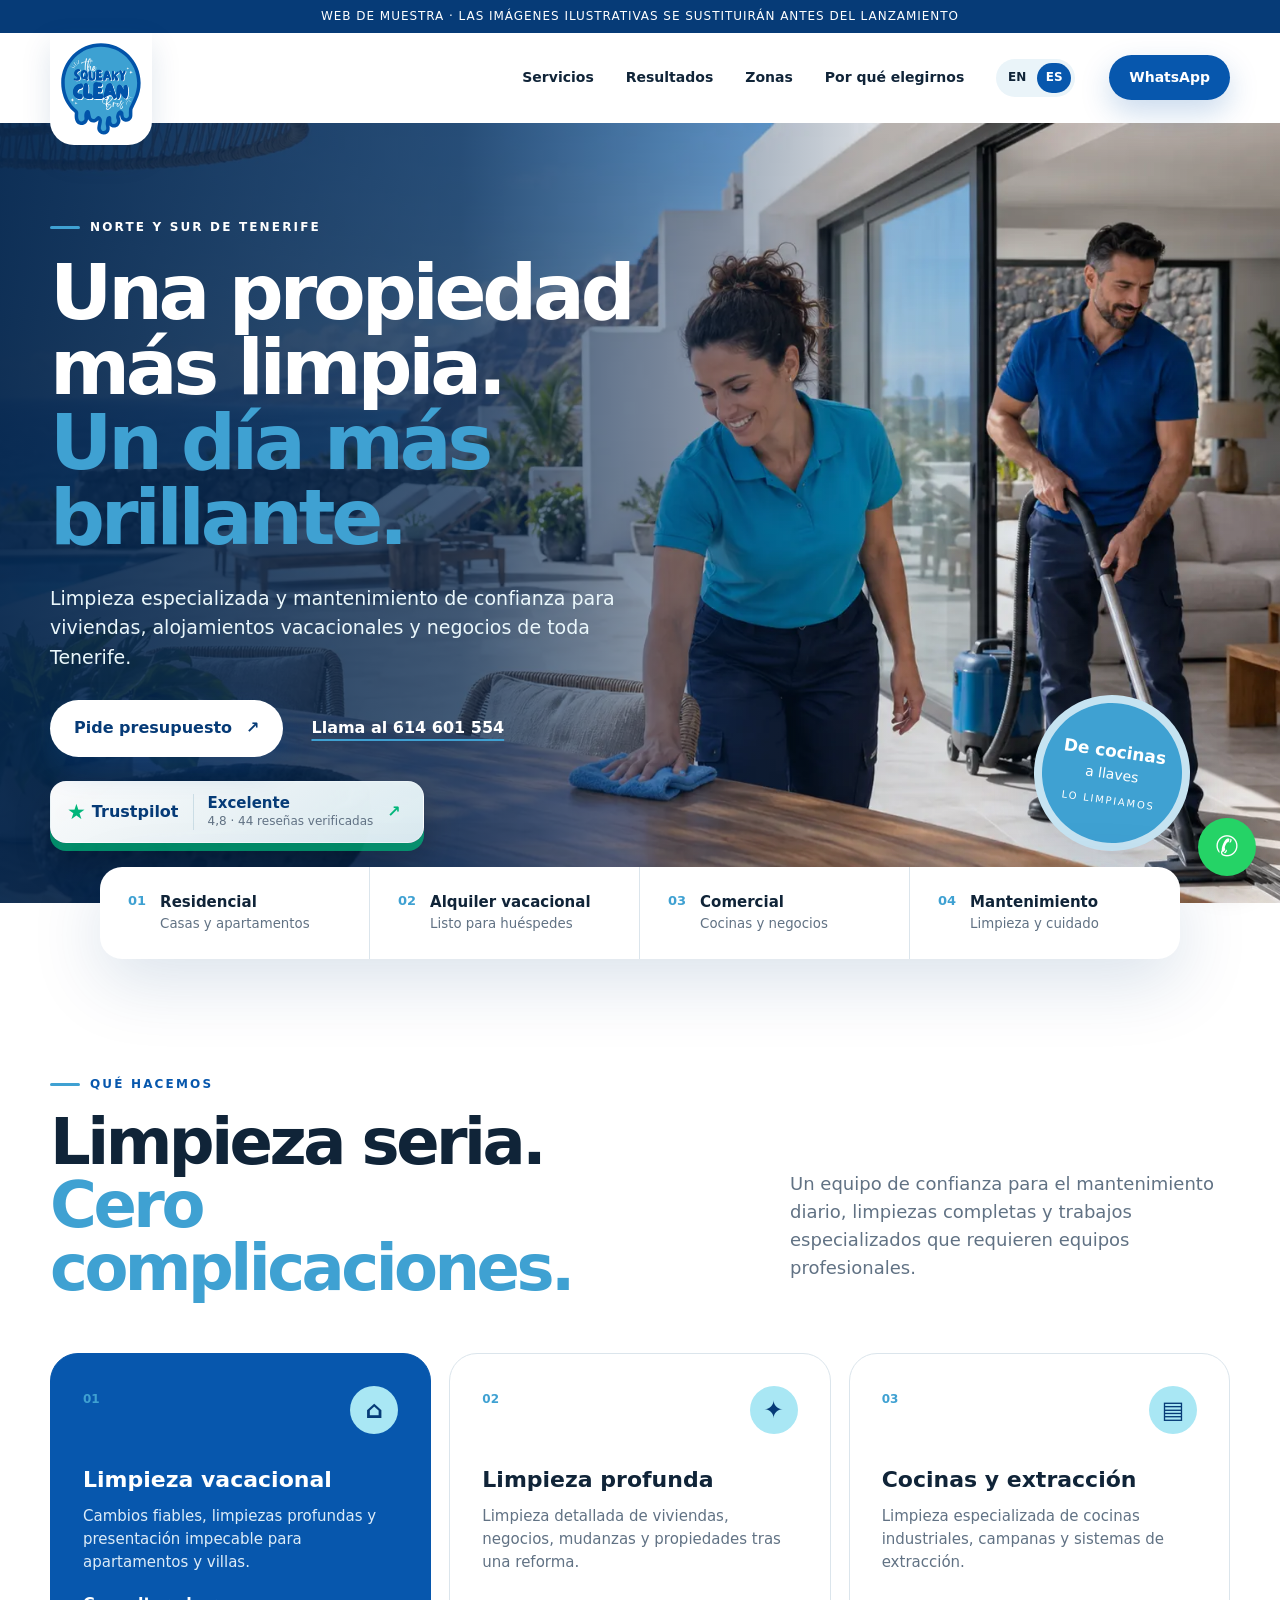
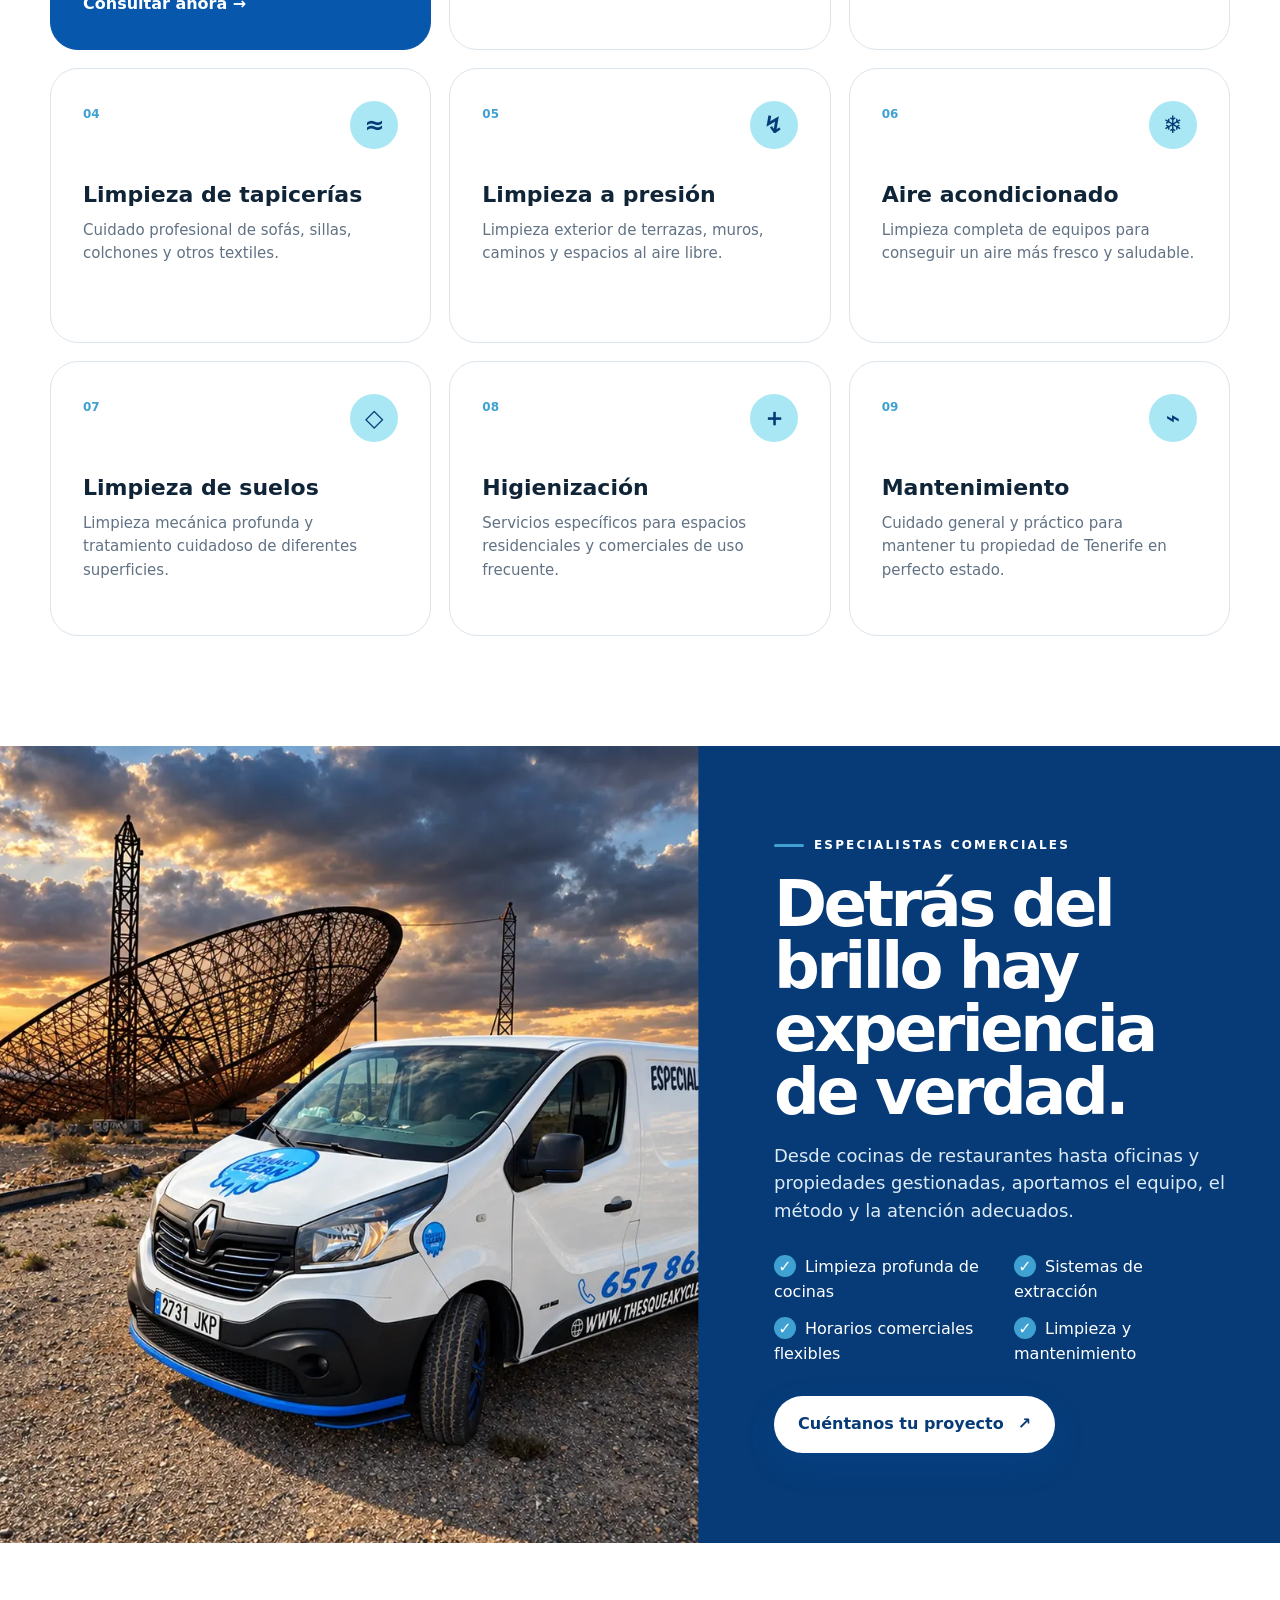
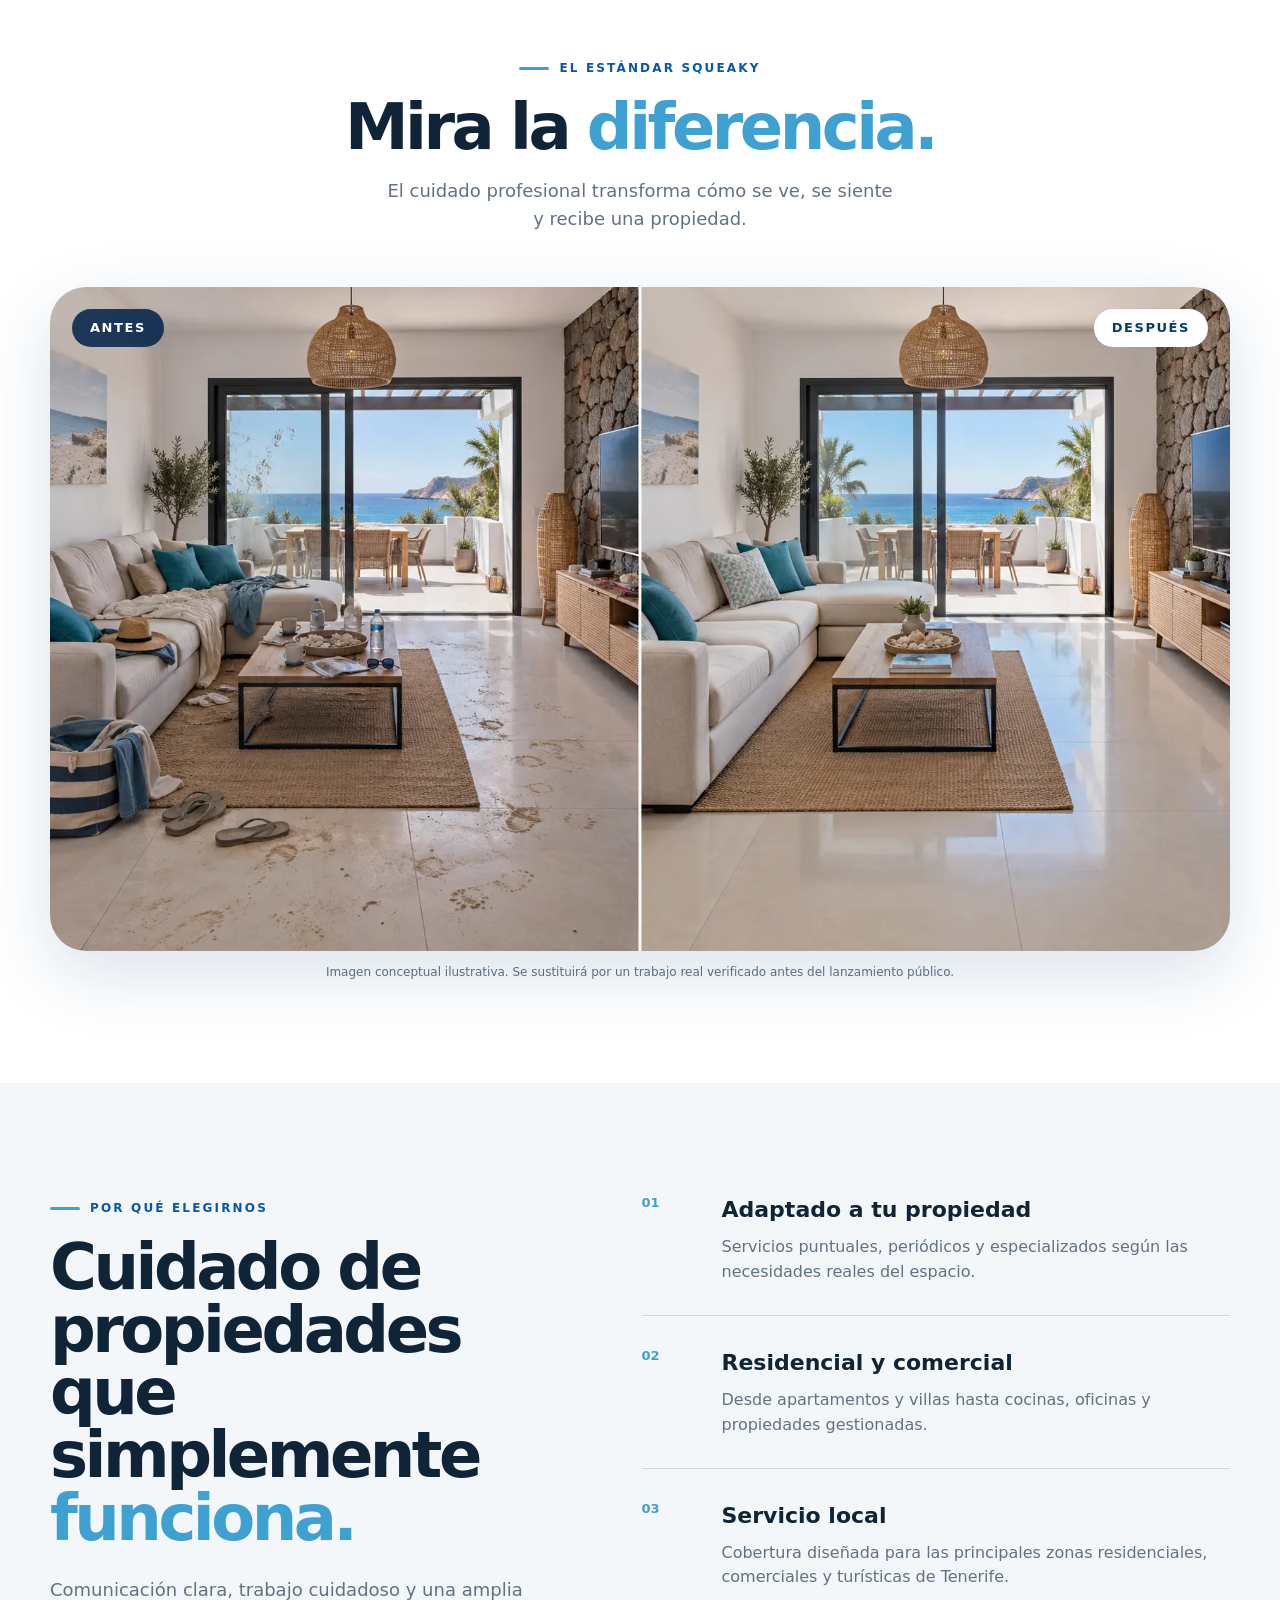
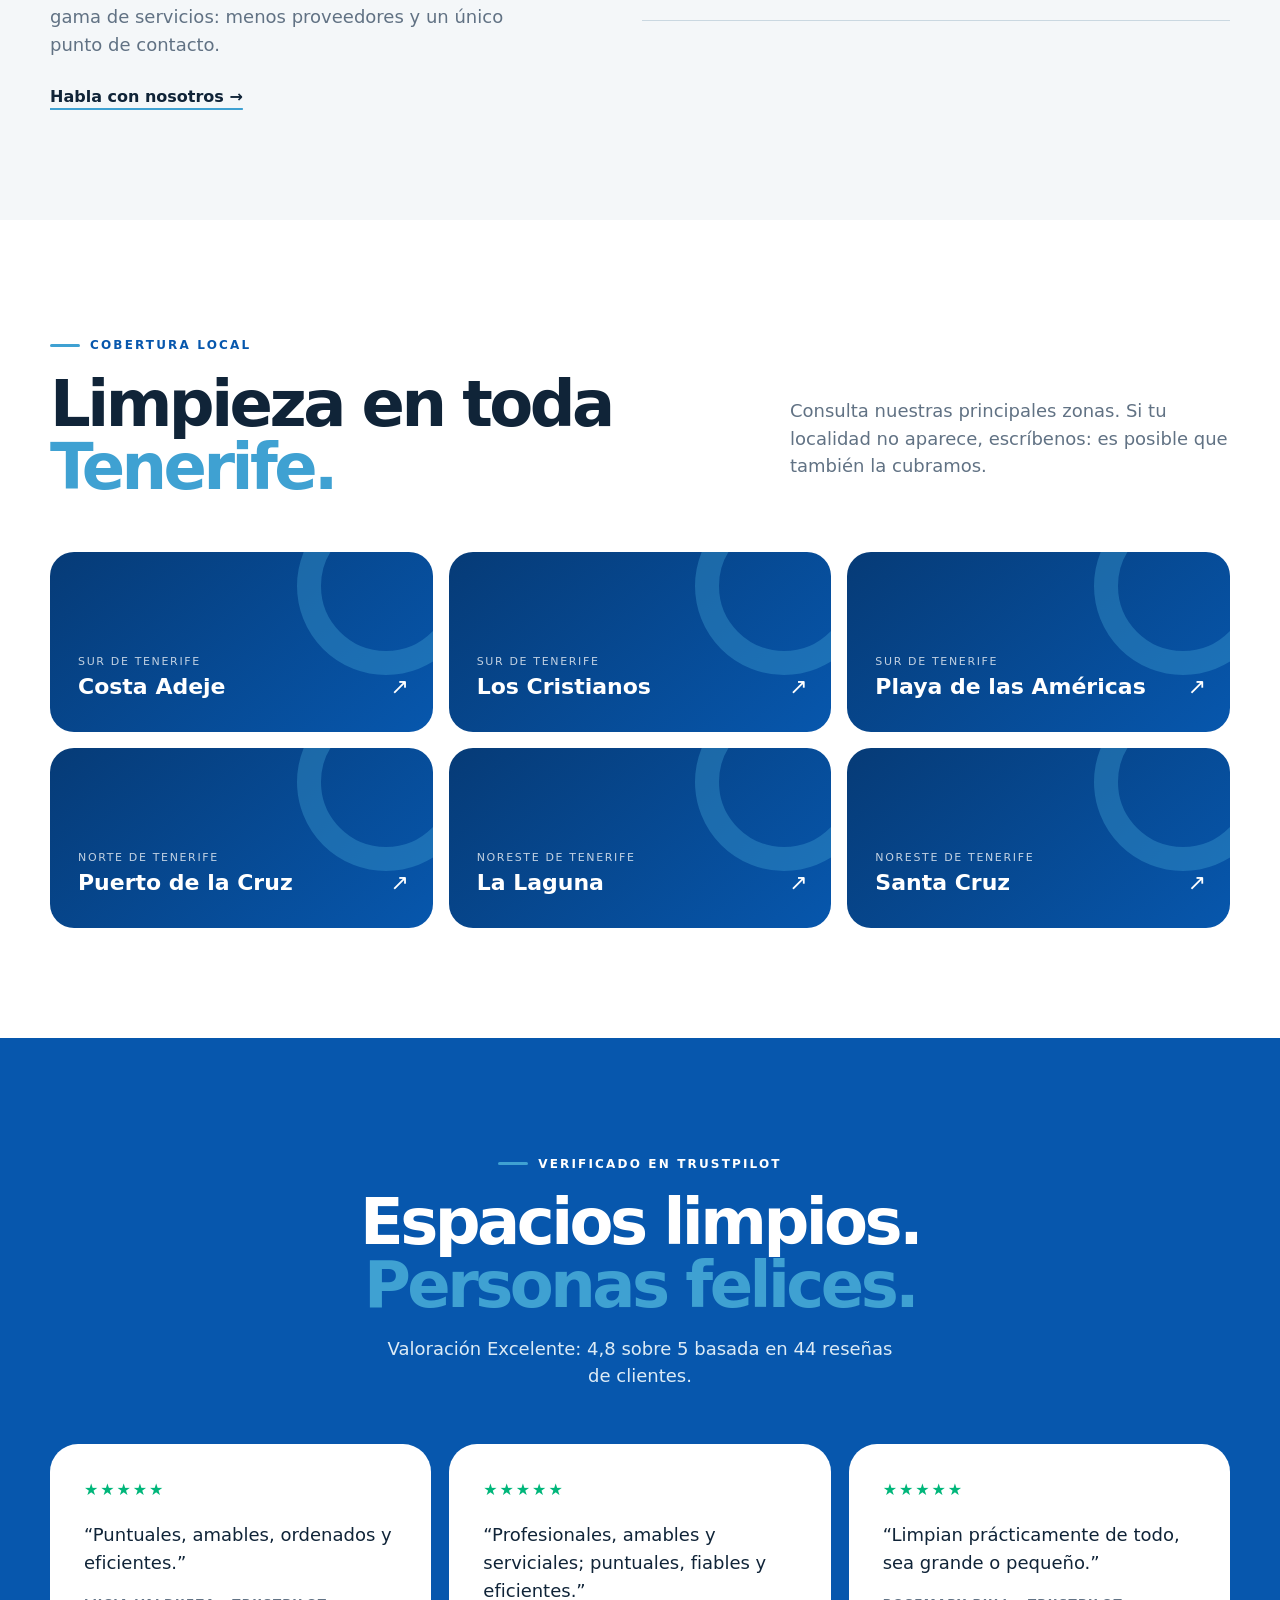
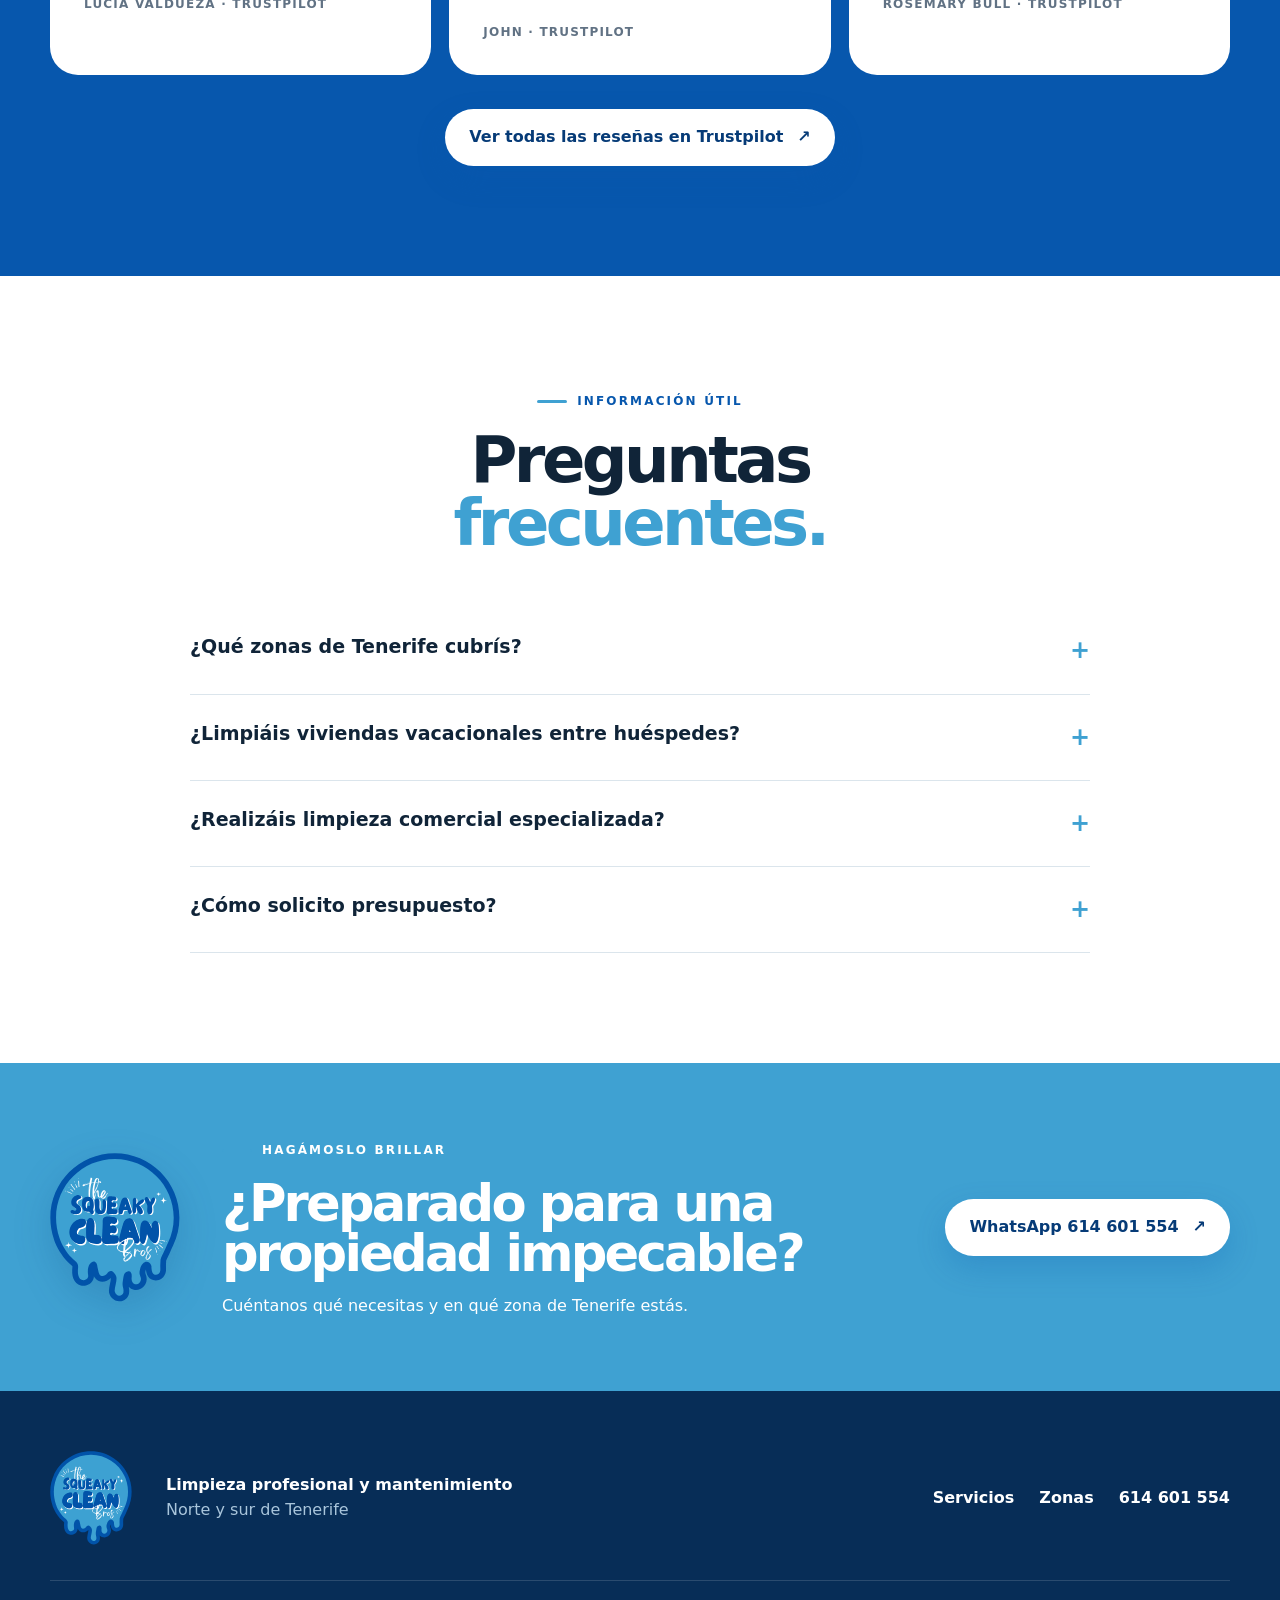
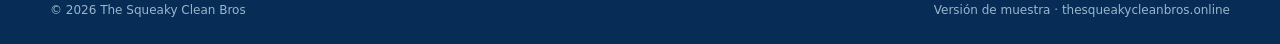
==== commit 1e018d69: "Refresh reframed van styling" ====
--- a/es/index.html
+++ b/es/index.html
@@ -9,7 +9,7 @@
   <link rel="alternate" hreflang="en" href="https://thesqueakycleanbros.online/">
   <link rel="alternate" hreflang="es" href="https://thesqueakycleanbros.online/es/">
   <link rel="alternate" hreflang="x-default" href="https://thesqueakycleanbros.online/">
-  <link rel="icon" href="../assets/logo.svg" type="image/svg+xml"><link rel="preload" as="image" href="../assets/hero-tenerife.webp"><link rel="stylesheet" href="../styles.css">
+  <link rel="icon" href="../assets/logo.svg" type="image/svg+xml"><link rel="preload" as="image" href="../assets/hero-tenerife.webp"><link rel="stylesheet" href="../styles.css?v=20260915-2">
   <script type="application/ld+json">{"@context":"https://schema.org","@type":"CleaningService","name":"The Squeaky Clean Bros","url":"https://thesqueakycleanbros.online/es/","telephone":"+34614601554","areaServed":["Tenerife","Costa Adeje","Los Cristianos","Playa de las Américas","Puerto de la Cruz","San Cristóbal de La Laguna","Santa Cruz de Tenerife"],"description":"Limpieza profesional y mantenimiento de propiedades en Tenerife."}</script>
 </head>
 <body>
--- a/styles.css
+++ b/styles.css
@@ -6,3 +6,5 @@
 .trustpilot-badge{width:max-content;max-width:100%;margin-top:24px;display:grid;grid-template-columns:auto auto 20px;align-items:center;gap:14px;padding:12px 16px;border:1px solid rgba(255,255,255,.4);border-radius:16px;background:linear-gradient(145deg,rgba(255,255,255,.98),rgba(229,245,249,.94));color:var(--navy);box-shadow:0 8px 0 rgba(0,182,122,.72),0 18px 34px rgba(0,0,0,.25);transition:.2s}.trustpilot-badge:hover{transform:translateY(-2px);box-shadow:0 10px 0 rgba(0,182,122,.72),0 22px 38px rgba(0,0,0,.3)}.trustpilot-brand{display:flex;align-items:center;gap:6px;font-size:16px;font-weight:900}.trustpilot-brand b{color:#00b67a;font-size:21px}.trustpilot-badge>span:nth-child(2){display:flex;flex-direction:column;border-left:1px solid #cbdde5;padding-left:14px}.trustpilot-badge strong{font-size:15px;line-height:1.2}.trustpilot-badge small{color:var(--muted);font-size:12px}.trustpilot-badge i{font-style:normal;font-weight:900;color:#00b67a}.reviews-section .stars{color:#00b67a}.reviews-link{display:flex;justify-content:center;margin-top:34px}
 
 @media(max-width:620px){.hero{height:760px}.trustpilot-badge{grid-template-columns:auto 20px;gap:10px}.trustpilot-badge>span:nth-child(2){grid-column:1/2;border-left:0;padding-left:0}.trustpilot-badge i{grid-column:2;grid-row:1/3}}
+
+@media(min-width:901px){.commercial-image{overflow:hidden}.commercial-image img{transform:scale(1.08);transform-origin:110% center}}
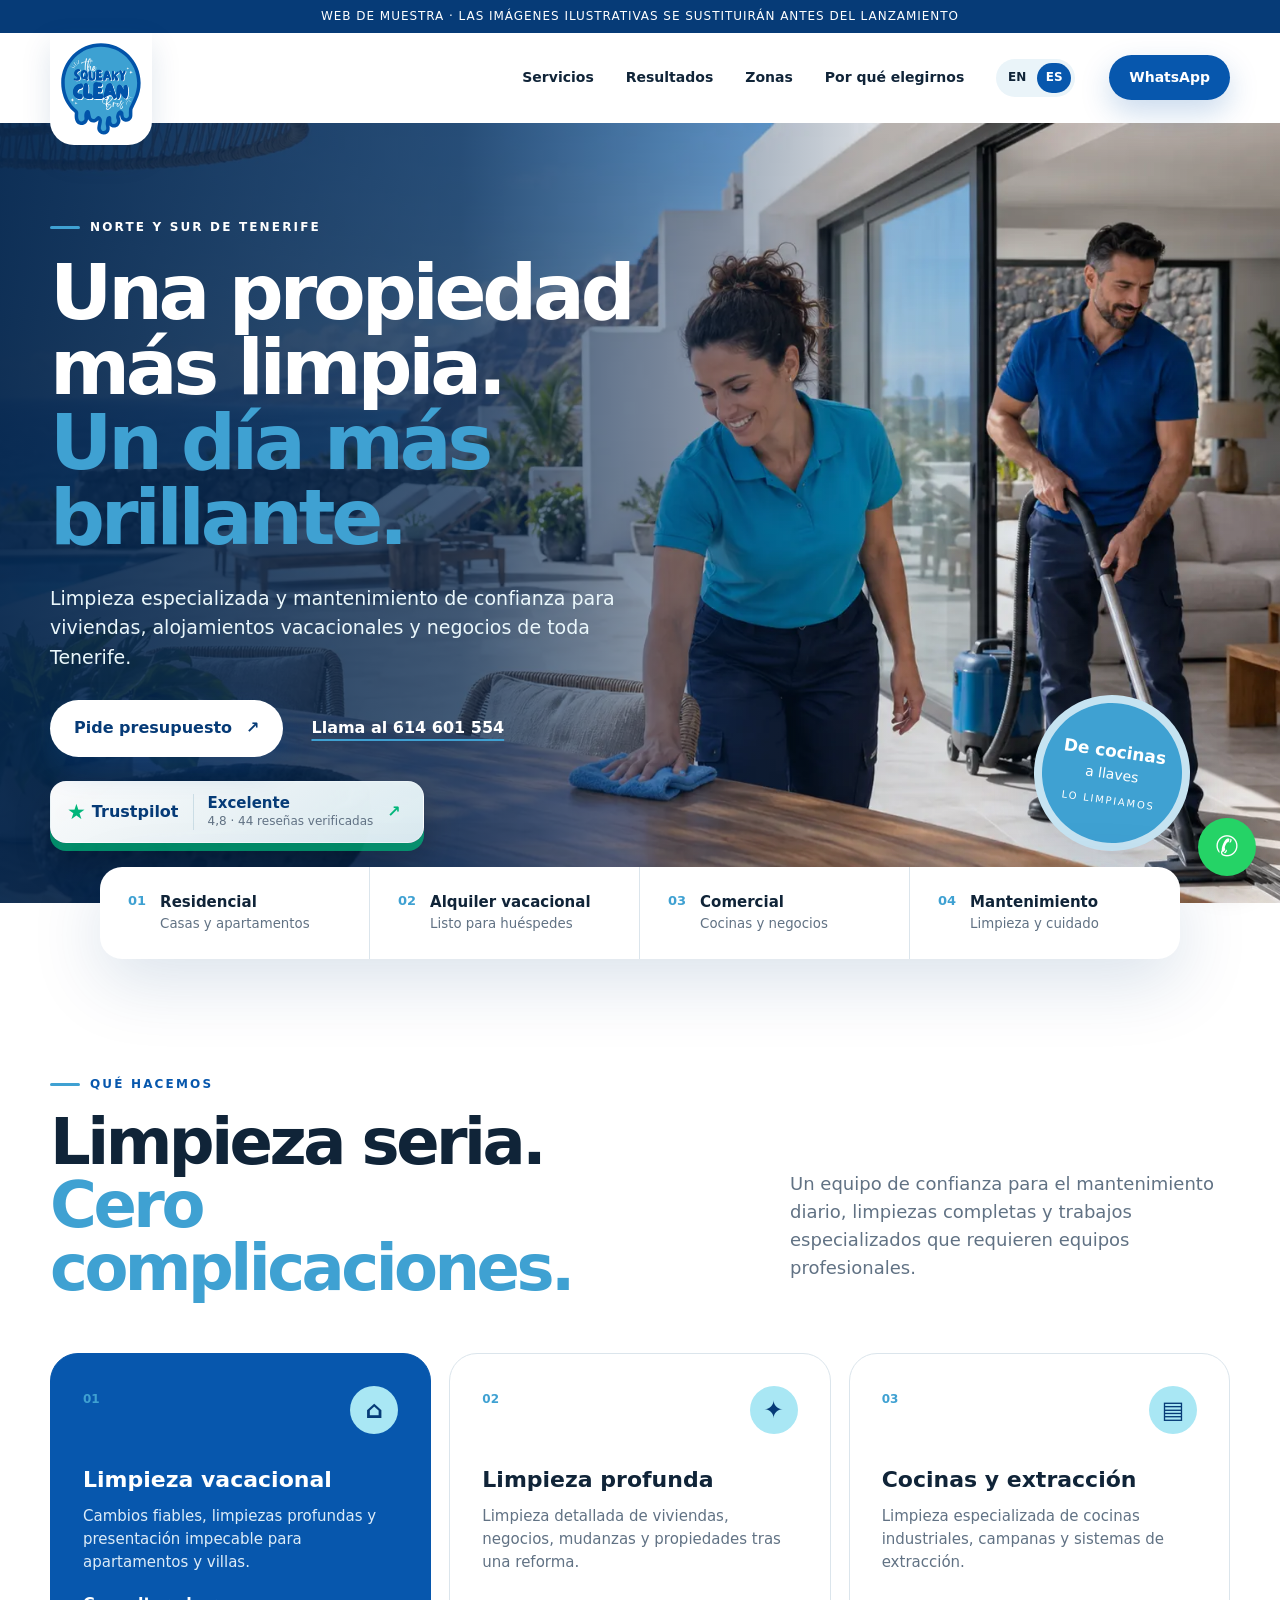
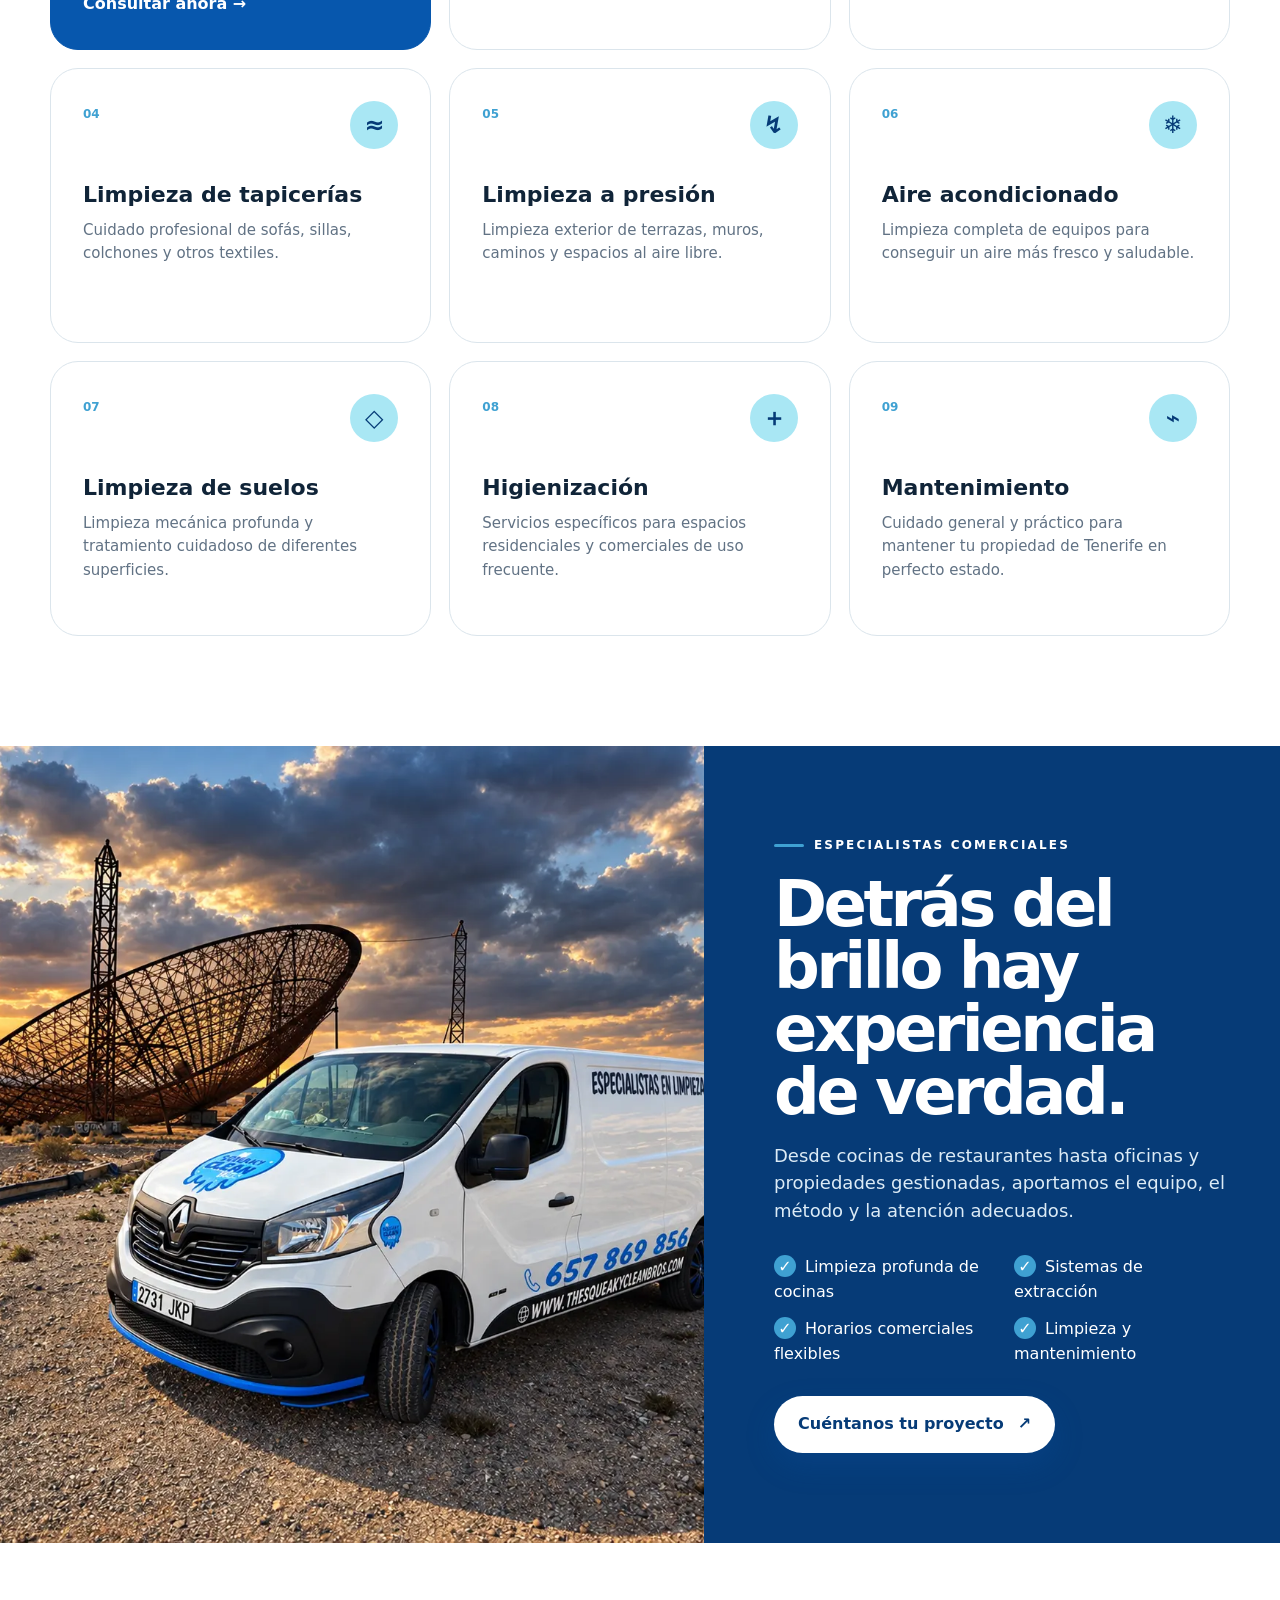
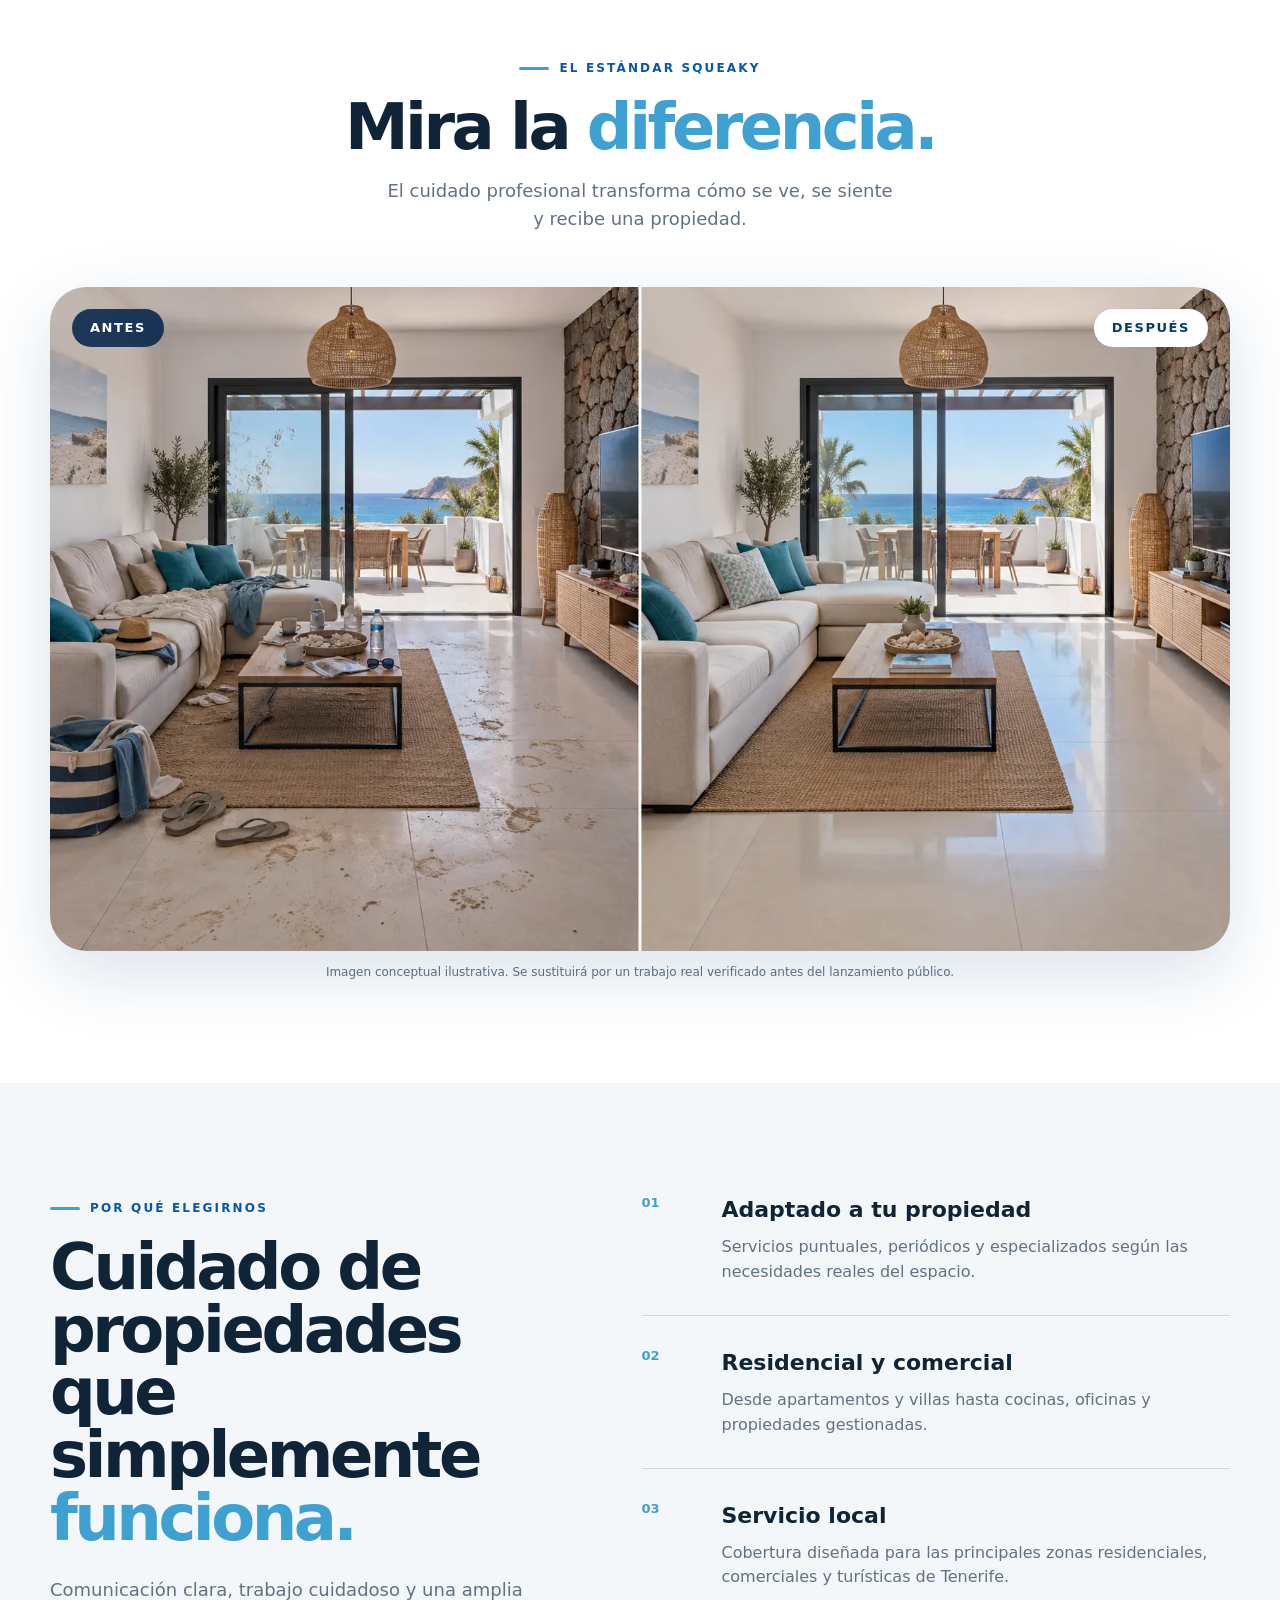
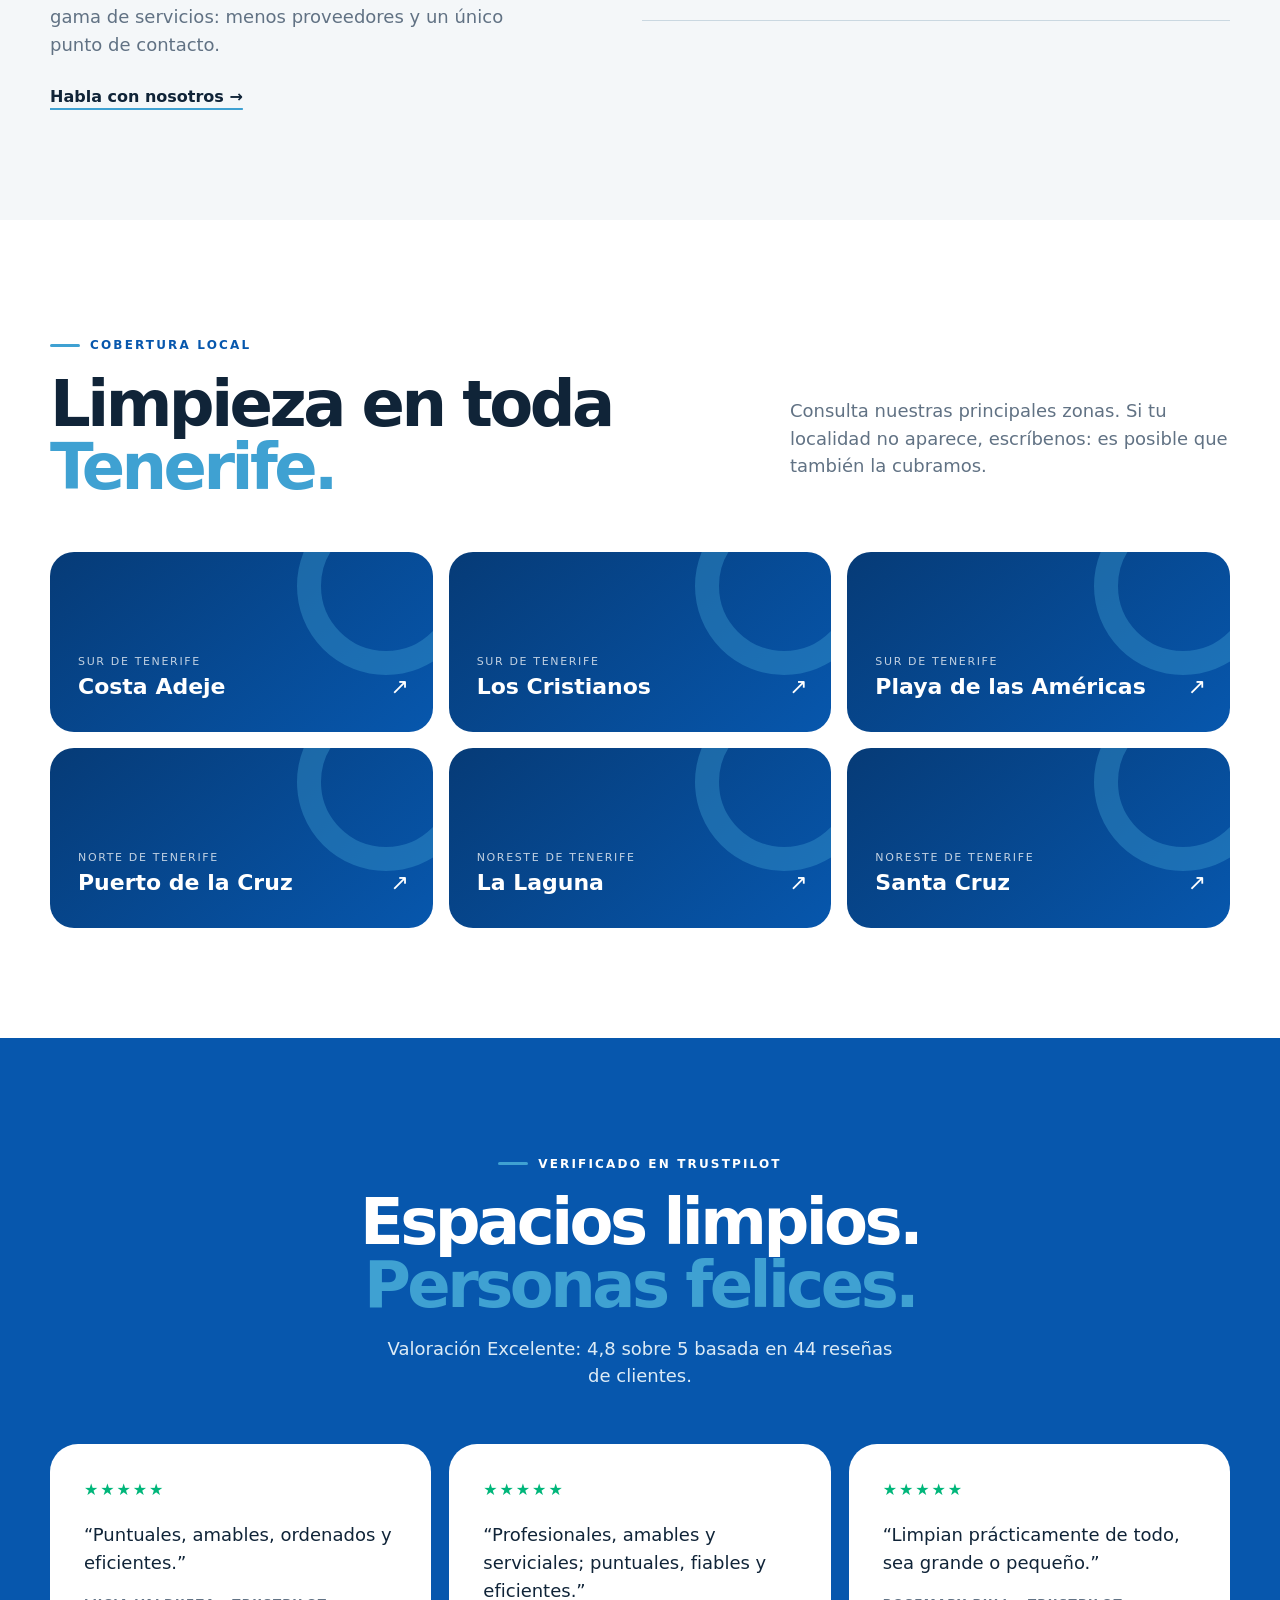
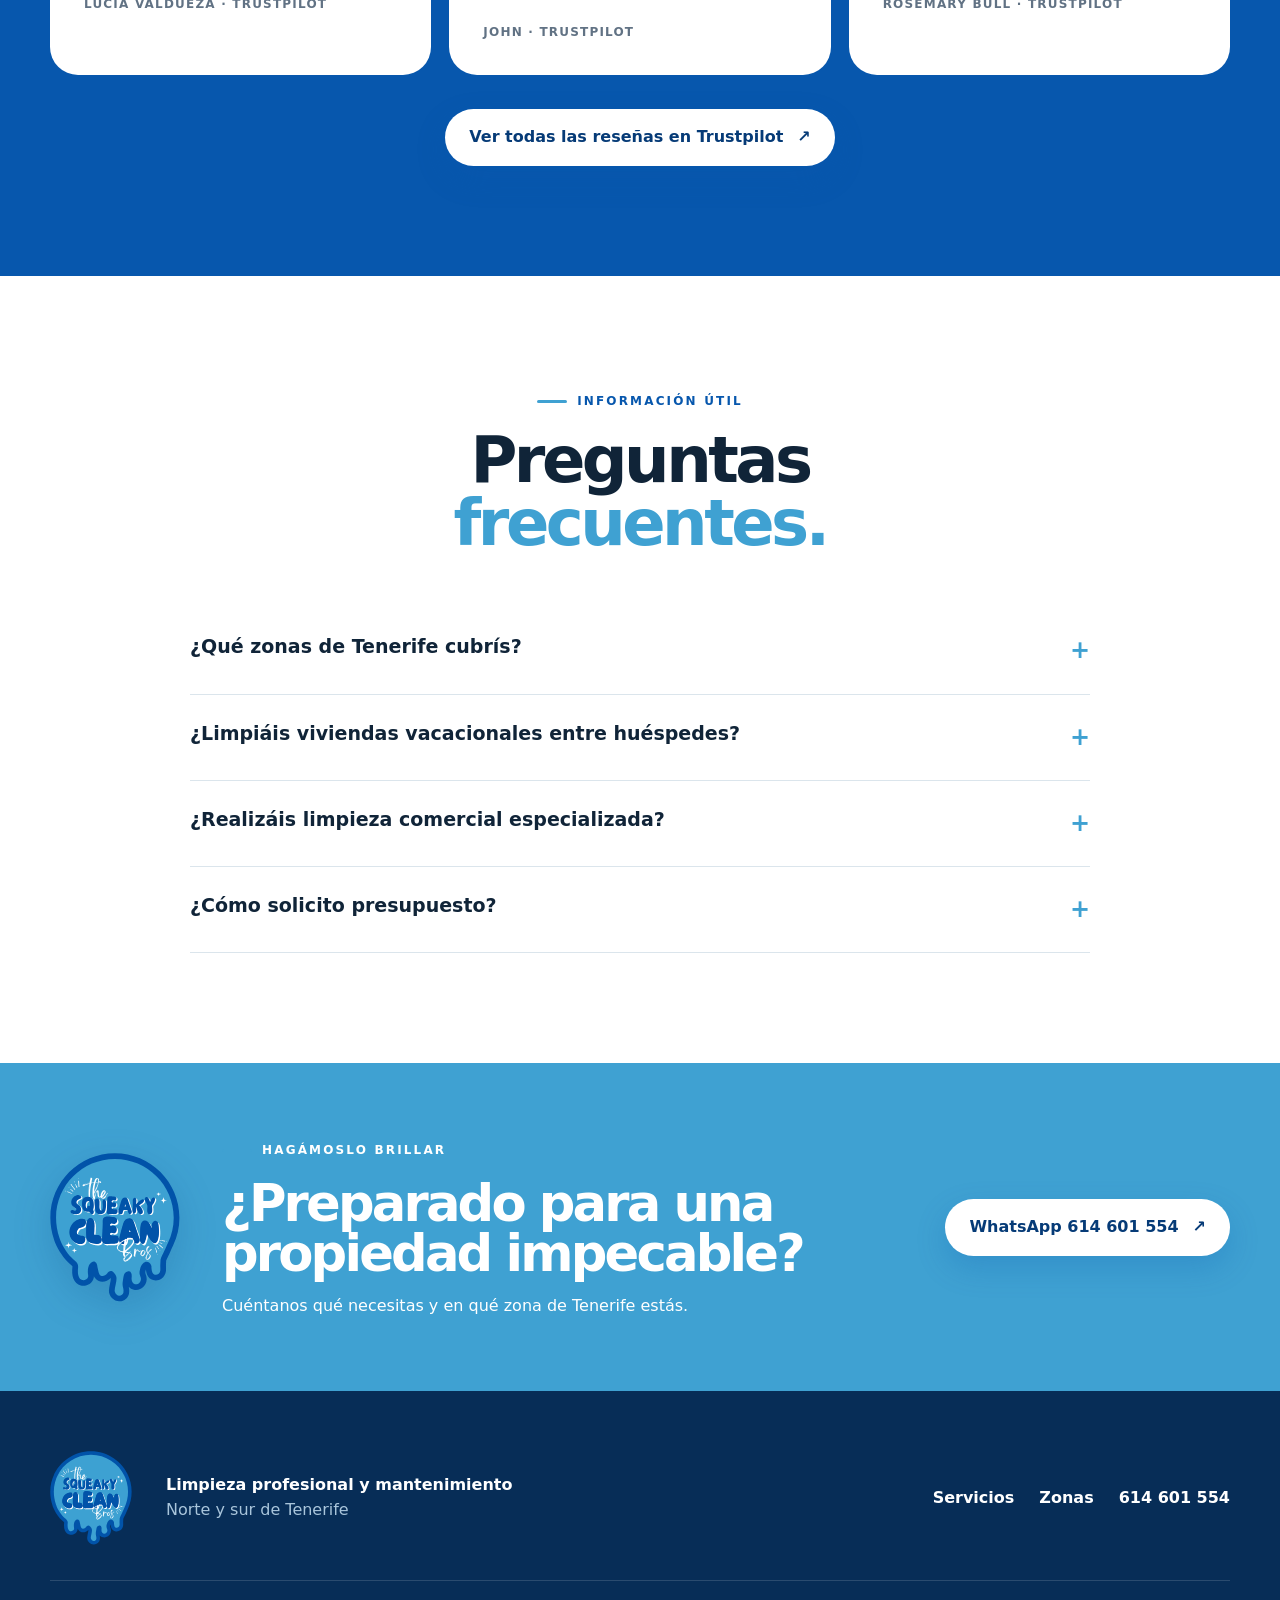
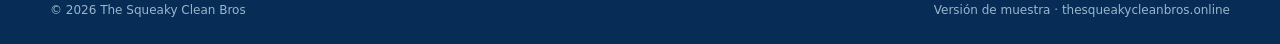
==== commit 4add33a9: "Keep van branding fully visible" ====
--- a/es/index.html
+++ b/es/index.html
@@ -9,7 +9,7 @@
   <link rel="alternate" hreflang="en" href="https://thesqueakycleanbros.online/">
   <link rel="alternate" hreflang="es" href="https://thesqueakycleanbros.online/es/">
   <link rel="alternate" hreflang="x-default" href="https://thesqueakycleanbros.online/">
-  <link rel="icon" href="../assets/logo.svg" type="image/svg+xml"><link rel="preload" as="image" href="../assets/hero-tenerife.webp"><link rel="stylesheet" href="../styles.css?v=20260915-2">
+  <link rel="icon" href="../assets/logo.svg" type="image/svg+xml"><link rel="preload" as="image" href="../assets/hero-tenerife.webp"><link rel="stylesheet" href="../styles.css?v=20260915-3">
   <script type="application/ld+json">{"@context":"https://schema.org","@type":"CleaningService","name":"The Squeaky Clean Bros","url":"https://thesqueakycleanbros.online/es/","telephone":"+34614601554","areaServed":["Tenerife","Costa Adeje","Los Cristianos","Playa de las Américas","Puerto de la Cruz","San Cristóbal de La Laguna","Santa Cruz de Tenerife"],"description":"Limpieza profesional y mantenimiento de propiedades en Tenerife."}</script>
 </head>
 <body>
--- a/styles.css
+++ b/styles.css
@@ -7,4 +7,4 @@
 
 @media(max-width:620px){.hero{height:760px}.trustpilot-badge{grid-template-columns:auto 20px;gap:10px}.trustpilot-badge>span:nth-child(2){grid-column:1/2;border-left:0;padding-left:0}.trustpilot-badge i{grid-column:2;grid-row:1/3}}
 
-@media(min-width:901px){.commercial-image{overflow:hidden}.commercial-image img{transform:scale(1.08);transform-origin:110% center}}
+@media(min-width:901px){.commercial-image{overflow:hidden}.commercial-image img{object-position:69% center}}
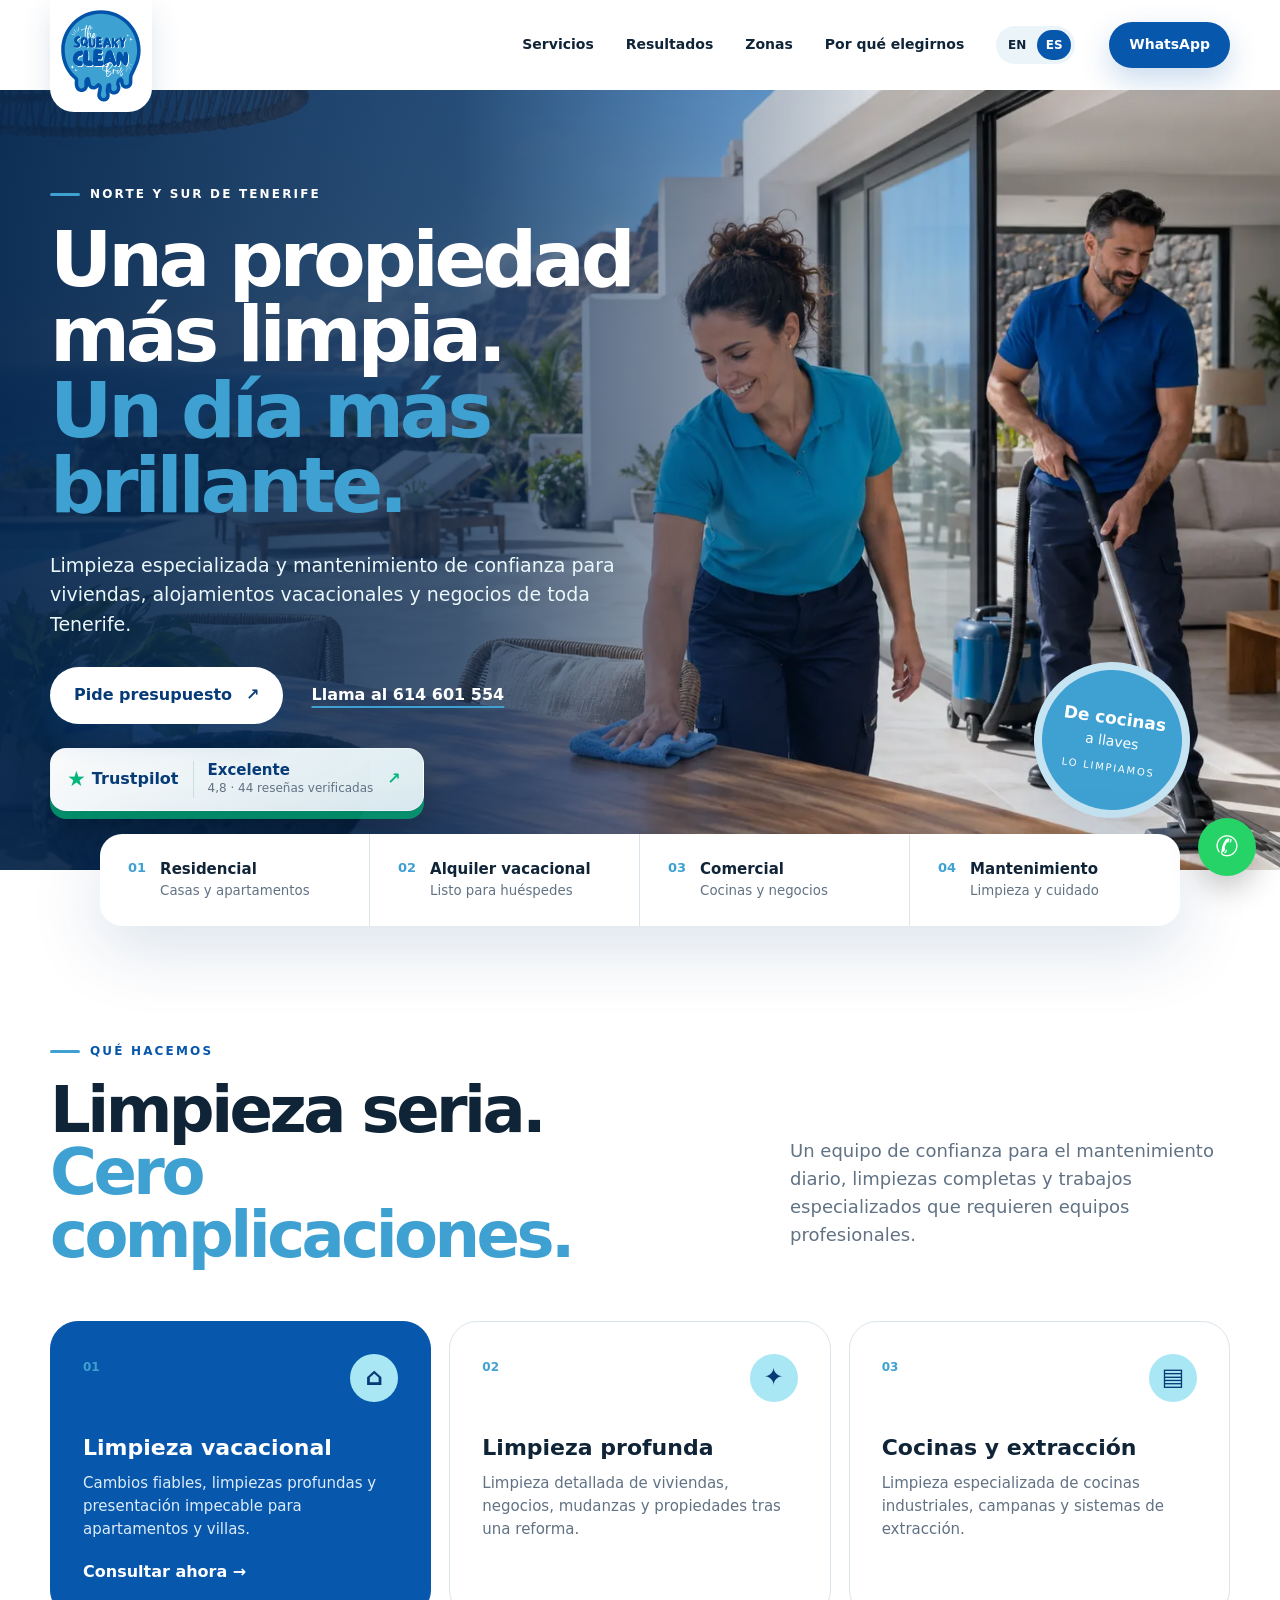
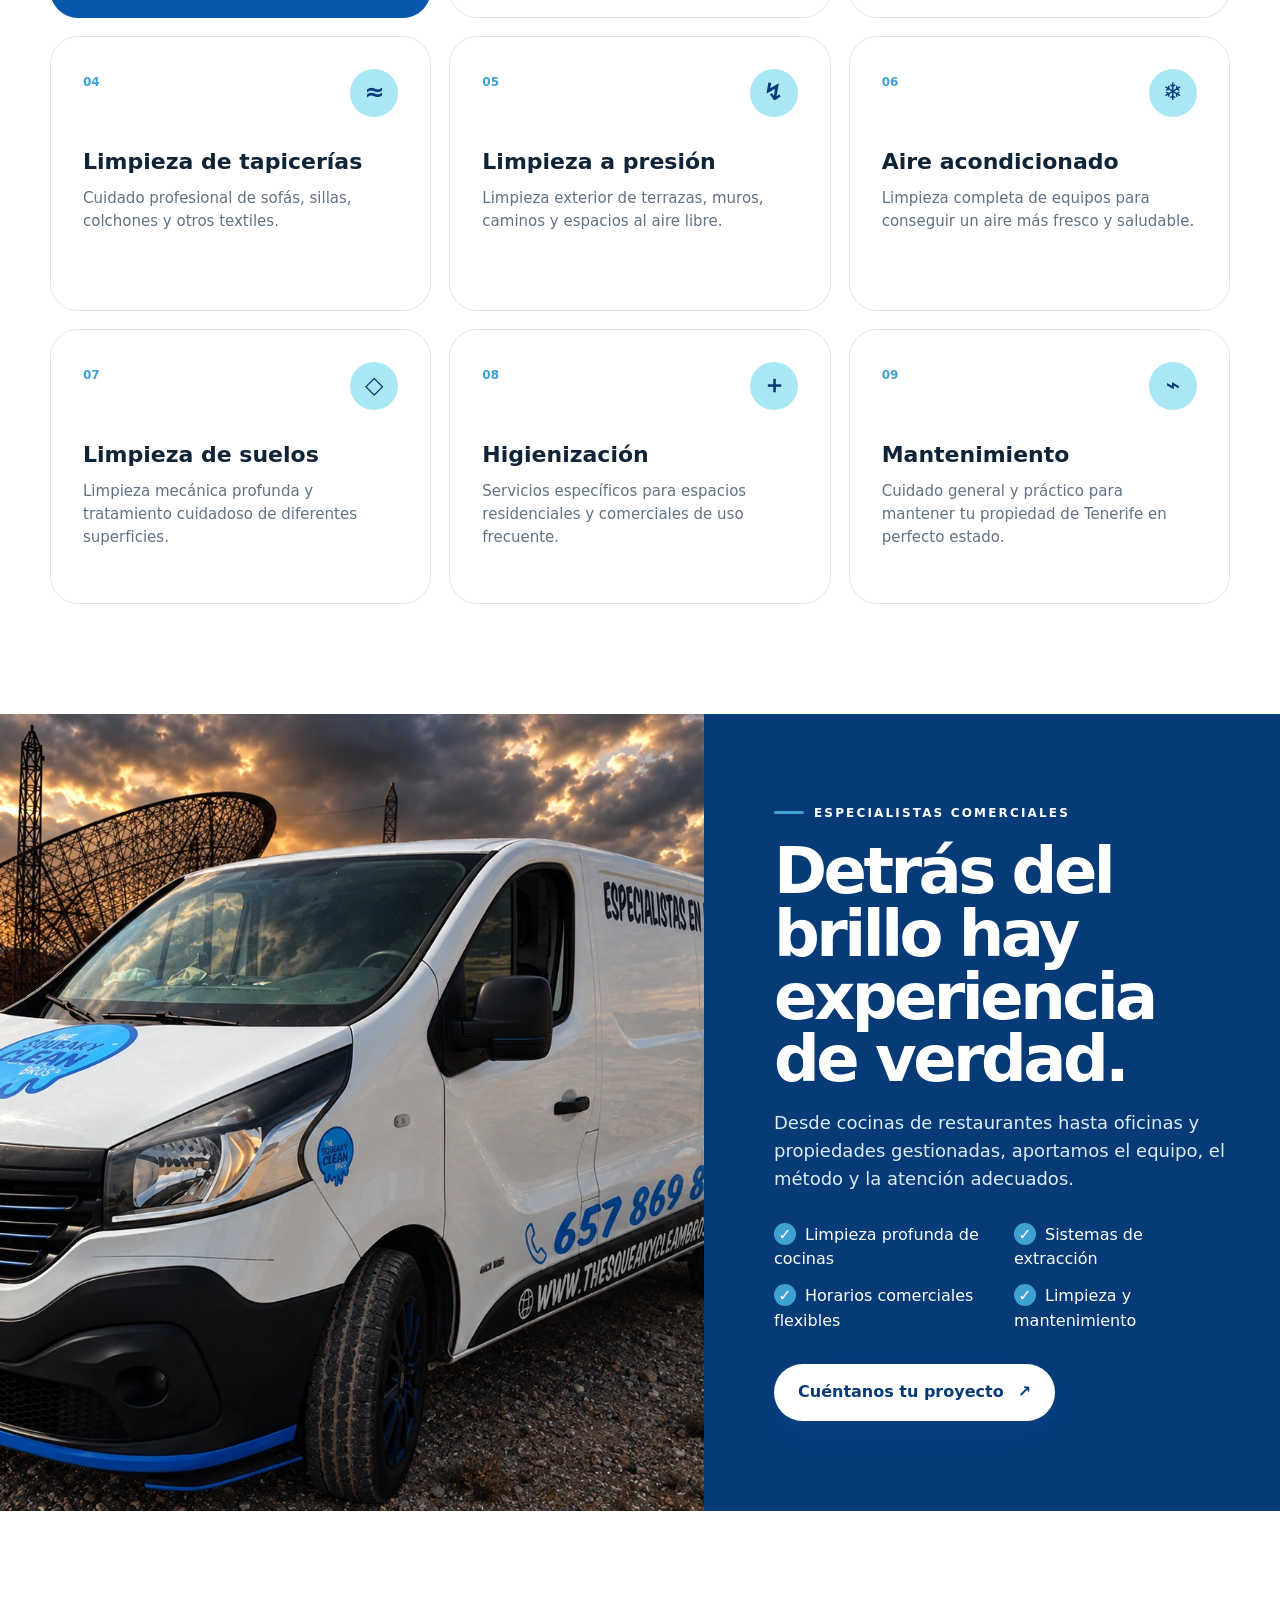
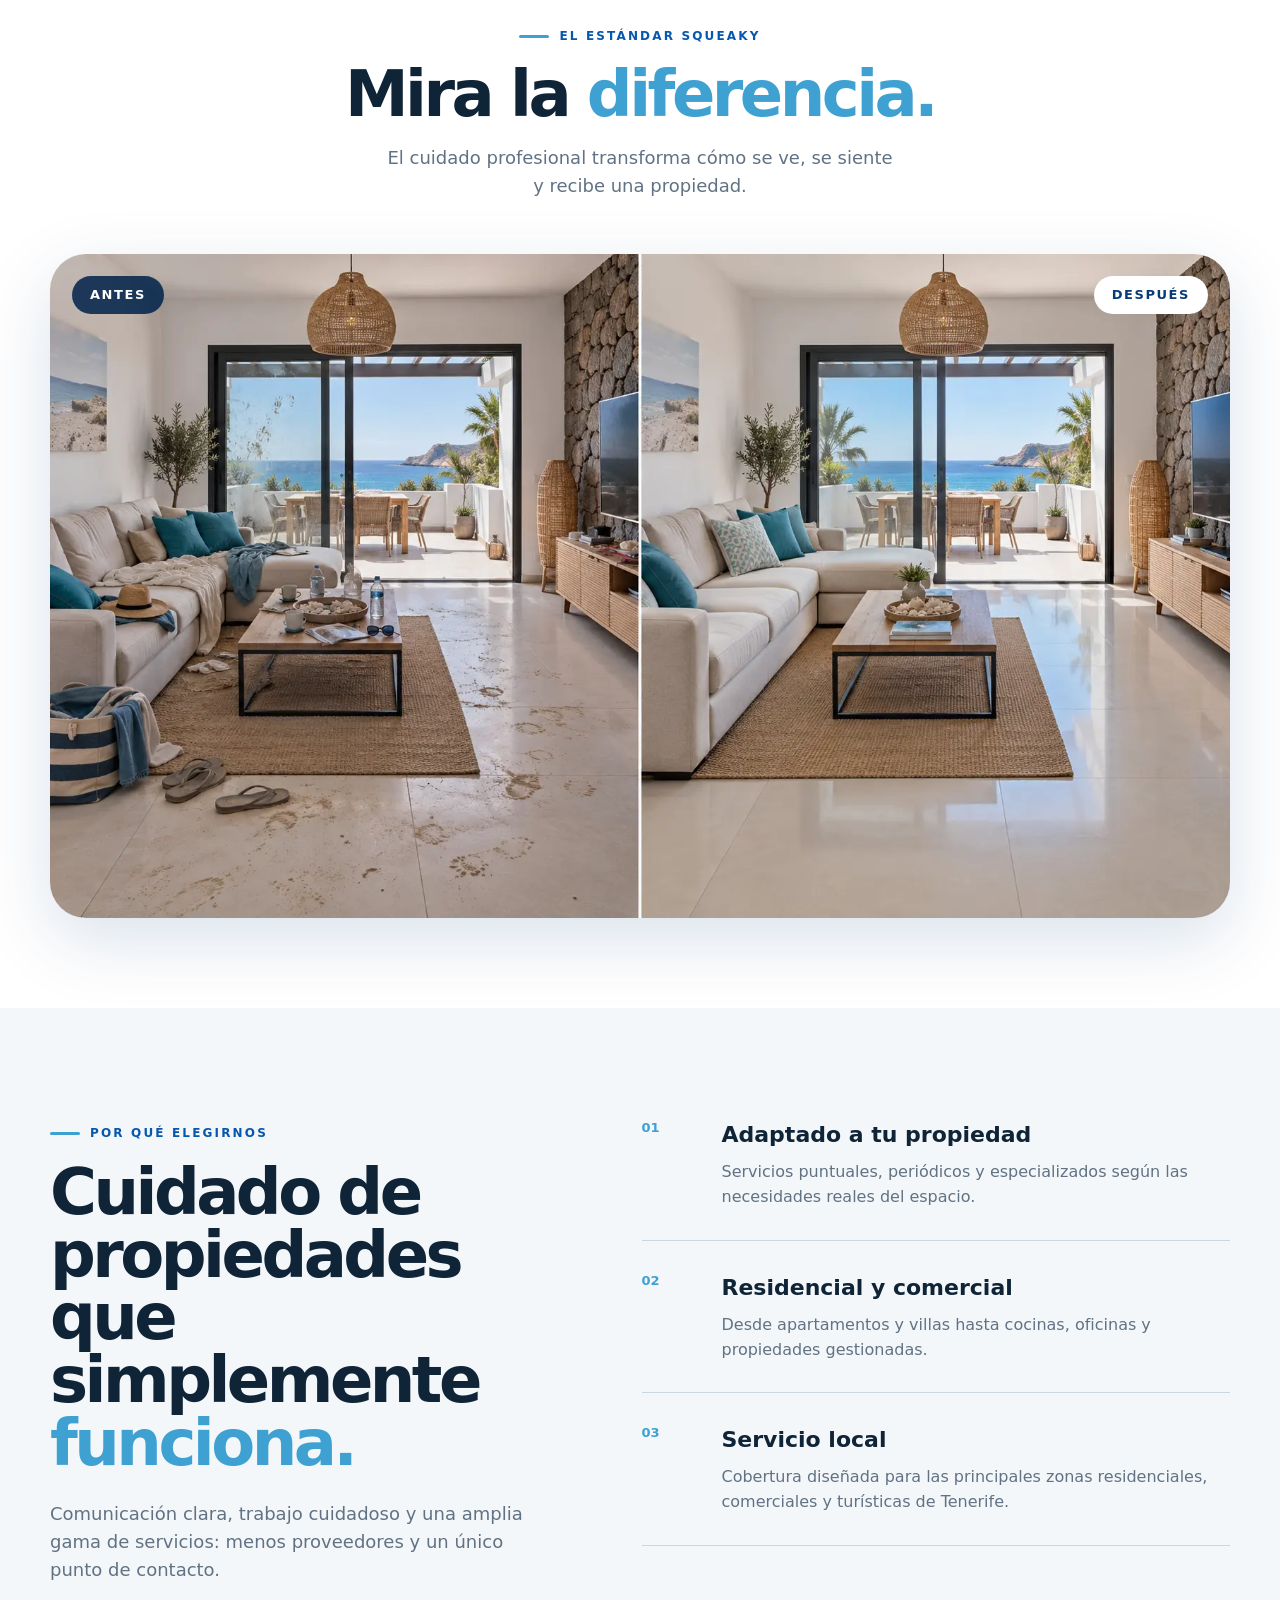
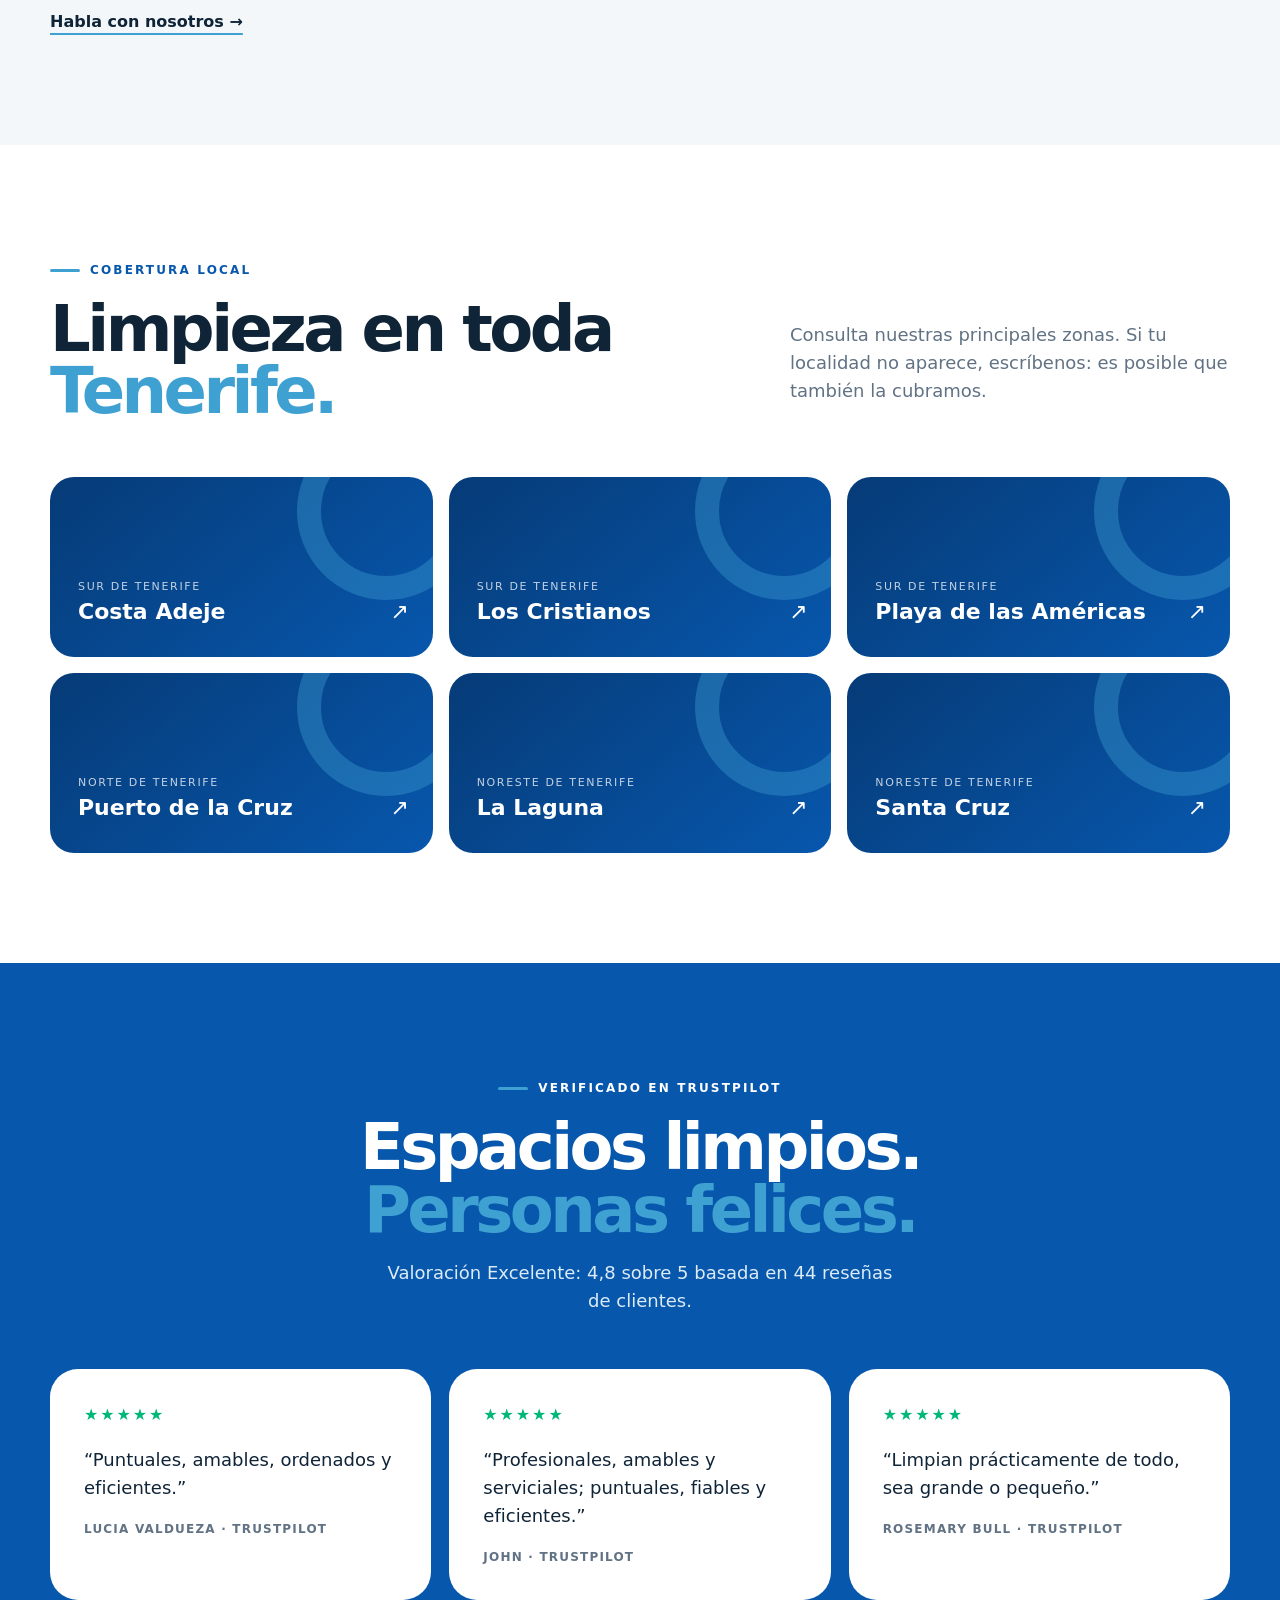
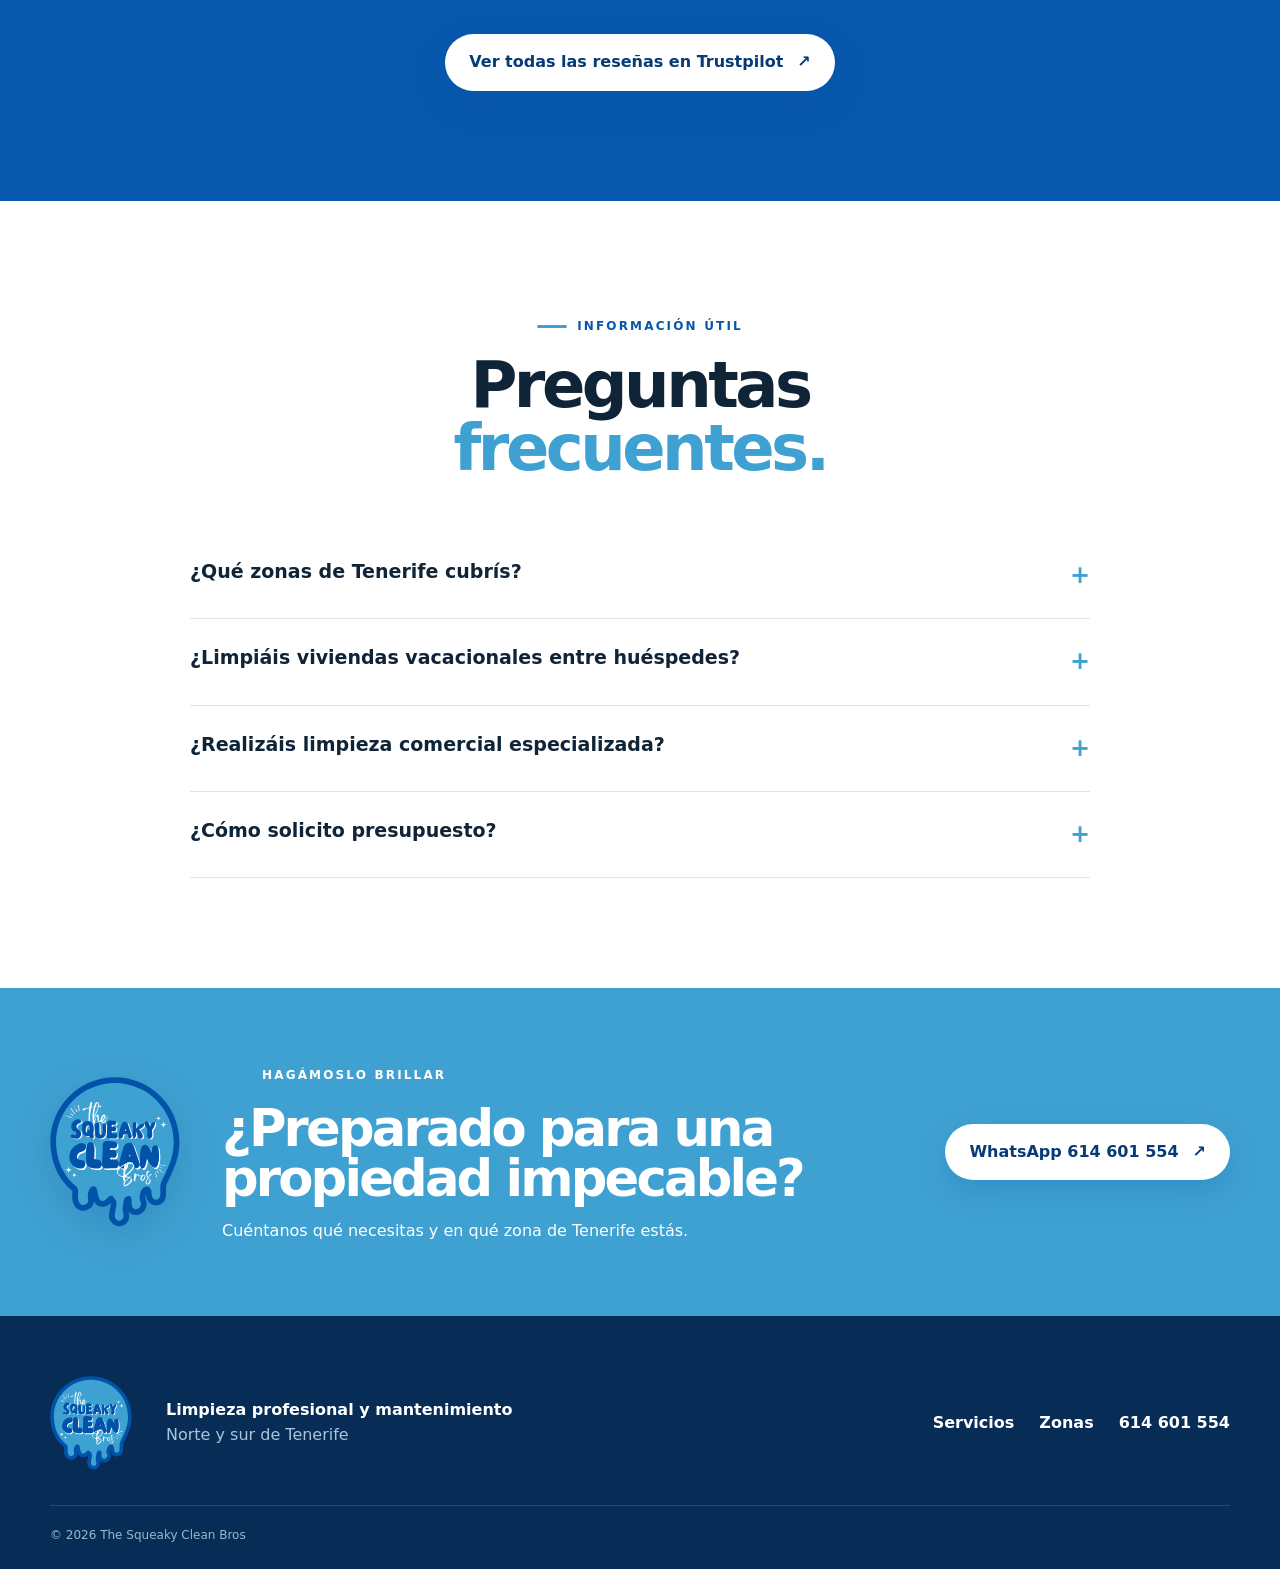
==== commit 9c77343a: "Replace van photo and remove preview labels" ====
--- a/es/index.html
+++ b/es/index.html
@@ -13,7 +13,6 @@
   <script type="application/ld+json">{"@context":"https://schema.org","@type":"CleaningService","name":"The Squeaky Clean Bros","url":"https://thesqueakycleanbros.online/es/","telephone":"+34614601554","areaServed":["Tenerife","Costa Adeje","Los Cristianos","Playa de las Américas","Puerto de la Cruz","San Cristóbal de La Laguna","Santa Cruz de Tenerife"],"description":"Limpieza profesional y mantenimiento de propiedades en Tenerife."}</script>
 </head>
 <body>
-  <div class="notice">Web de muestra · Las imágenes ilustrativas se sustituirán antes del lanzamiento</div>
   <header class="site-header"><a class="brand" href="#top" aria-label="Inicio"><img src="../assets/logo.svg" alt="The Squeaky Clean Bros"></a><button class="menu-toggle" aria-expanded="false" aria-controls="main-nav"><span></span><span></span><span></span></button><nav id="main-nav" class="main-nav"><a href="#services">Servicios</a><a href="#results">Resultados</a><a href="#areas">Zonas</a><a href="#about">Por qué elegirnos</a><div class="language-switch" aria-label="Elegir idioma"><a href="../index.html" lang="en">EN</a><span aria-current="page">ES</span></div></nav><a class="button button-small header-cta" href="https://wa.me/34614601554?text=Hola%2C%20me%20gustar%C3%ADa%20solicitar%20un%20presupuesto%20de%20limpieza." target="_blank" rel="noopener">WhatsApp</a></header>
   <main id="top">
     <section class="hero"><img class="hero-image" src="../assets/hero-tenerife.webp" alt="Equipo profesional de limpieza en una villa de Tenerife"><div class="hero-overlay"></div><div class="hero-content wrap"><span class="eyebrow light">Norte y sur de Tenerife</span><h1>Una propiedad más limpia.<br><em>Un día más brillante.</em></h1><p>Limpieza especializada y mantenimiento de confianza para viviendas, alojamientos vacacionales y negocios de toda Tenerife.</p><div class="hero-actions"><a class="button button-white" href="https://wa.me/34614601554?text=Hola%2C%20me%20gustar%C3%ADa%20solicitar%20un%20presupuesto%20de%20limpieza." target="_blank" rel="noopener">Pide presupuesto <span>↗</span></a><a class="text-link light" href="tel:+34614601554">Llama al 614 601 554</a></div><a class="trustpilot-badge" href="https://www.trustpilot.com/review/www.thesqueakycleanbros.com" target="_blank" rel="noopener" aria-label="Valoración de 4,8 sobre 5 basada en 44 reseñas en Trustpilot"><span class="trustpilot-brand"><b>★</b> Trustpilot</span><span><strong>Excelente</strong><small>4,8 · 44 reseñas verificadas</small></span><i aria-hidden="true">↗</i></a></div><div class="hero-stamp"><b>De cocinas</b><span>a llaves</span><small>LO LIMPIAMOS</small></div></section>
@@ -29,14 +28,14 @@
       <article class="service-card"><span class="service-number">08</span><span class="bubble-icon">＋</span><h3>Higienización</h3><p>Servicios específicos para espacios residenciales y comerciales de uso frecuente.</p></article>
       <article class="service-card"><span class="service-number">09</span><span class="bubble-icon">⌁</span><h3>Mantenimiento</h3><p>Cuidado general y práctico para mantener tu propiedad de Tenerife en perfecto estado.</p></article>
     </div></section>
-    <section class="commercial-band"><div class="commercial-image"><img src="../assets/commercial-kitchen.webp" alt="Vehículo de servicio de The Squeaky Clean Bros en Tenerife"></div><div class="commercial-copy"><span class="eyebrow light">Especialistas comerciales</span><h2>Detrás del brillo hay experiencia de verdad.</h2><p>Desde cocinas de restaurantes hasta oficinas y propiedades gestionadas, aportamos el equipo, el método y la atención adecuados.</p><ul class="tick-list"><li>Limpieza profunda de cocinas</li><li>Sistemas de extracción</li><li>Horarios comerciales flexibles</li><li>Limpieza y mantenimiento</li></ul><a class="button button-white" href="https://wa.me/34614601554?text=Hola%2C%20necesito%20un%20presupuesto%20de%20limpieza%20comercial." target="_blank">Cuéntanos tu proyecto <span>↗</span></a></div></section>
-    <section id="results" class="section results-section wrap"><div class="section-heading centered"><span class="eyebrow">El estándar Squeaky</span><h2>Mira la <em>diferencia.</em></h2><p>El cuidado profesional transforma cómo se ve, se siente y recibe una propiedad.</p></div><figure class="comparison"><img src="../assets/before-after-villa.webp" alt="Comparación ilustrativa antes y después de una limpieza"><figcaption><span>Antes</span><span>Después</span></figcaption></figure><p class="disclaimer">Imagen conceptual ilustrativa. Se sustituirá por un trabajo real verificado antes del lanzamiento público.</p></section>
+    <section class="commercial-band"><div class="commercial-image"><img src="../assets/commercial-kitchen.webp?v=20260915-2" alt="Vehículo de servicio de The Squeaky Clean Bros en Tenerife"></div><div class="commercial-copy"><span class="eyebrow light">Especialistas comerciales</span><h2>Detrás del brillo hay experiencia de verdad.</h2><p>Desde cocinas de restaurantes hasta oficinas y propiedades gestionadas, aportamos el equipo, el método y la atención adecuados.</p><ul class="tick-list"><li>Limpieza profunda de cocinas</li><li>Sistemas de extracción</li><li>Horarios comerciales flexibles</li><li>Limpieza y mantenimiento</li></ul><a class="button button-white" href="https://wa.me/34614601554?text=Hola%2C%20necesito%20un%20presupuesto%20de%20limpieza%20comercial." target="_blank">Cuéntanos tu proyecto <span>↗</span></a></div></section>
+    <section id="results" class="section results-section wrap"><div class="section-heading centered"><span class="eyebrow">El estándar Squeaky</span><h2>Mira la <em>diferencia.</em></h2><p>El cuidado profesional transforma cómo se ve, se siente y recibe una propiedad.</p></div><figure class="comparison"><img src="../assets/before-after-villa.webp" alt="Comparación ilustrativa antes y después de una limpieza"><figcaption><span>Antes</span><span>Después</span></figcaption></figure></section>
     <section id="about" class="section why-section"><div class="wrap why-grid"><div class="why-intro"><span class="eyebrow">Por qué elegirnos</span><h2>Cuidado de propiedades que simplemente <em>funciona.</em></h2><p>Comunicación clara, trabajo cuidadoso y una amplia gama de servicios: menos proveedores y un único punto de contacto.</p><a class="text-link" href="tel:+34614601554">Habla con nosotros →</a></div><div class="why-list"><article><b>01</b><div><h3>Adaptado a tu propiedad</h3><p>Servicios puntuales, periódicos y especializados según las necesidades reales del espacio.</p></div></article><article><b>02</b><div><h3>Residencial y comercial</h3><p>Desde apartamentos y villas hasta cocinas, oficinas y propiedades gestionadas.</p></div></article><article><b>03</b><div><h3>Servicio local</h3><p>Cobertura diseñada para las principales zonas residenciales, comerciales y turísticas de Tenerife.</p></div></article></div></div></section>
     <section id="areas" class="section areas-section wrap"><div class="section-heading split-heading"><div><span class="eyebrow">Cobertura local</span><h2>Limpieza en toda <em>Tenerife.</em></h2></div><p>Consulta nuestras principales zonas. Si tu localidad no aparece, escríbenos: es posible que también la cubramos.</p></div><div class="area-grid"><a href="areas/costa-adeje.html"><span>Sur de Tenerife</span><b>Costa Adeje</b><i>↗</i></a><a href="areas/los-cristianos.html"><span>Sur de Tenerife</span><b>Los Cristianos</b><i>↗</i></a><a href="areas/playa-de-las-americas.html"><span>Sur de Tenerife</span><b>Playa de las Américas</b><i>↗</i></a><a href="areas/puerto-de-la-cruz.html"><span>Norte de Tenerife</span><b>Puerto de la Cruz</b><i>↗</i></a><a href="areas/la-laguna.html"><span>Noreste de Tenerife</span><b>La Laguna</b><i>↗</i></a><a href="areas/santa-cruz.html"><span>Noreste de Tenerife</span><b>Santa Cruz</b><i>↗</i></a></div></section>
     <section class="section reviews-section"><div class="wrap"><div class="section-heading centered"><span class="eyebrow light">Verificado en Trustpilot</span><h2>Espacios limpios. <em>Personas felices.</em></h2><p class="light-copy">Valoración Excelente: 4,8 sobre 5 basada en 44 reseñas de clientes.</p></div><div class="review-grid"><blockquote><div class="stars">★★★★★</div><p>“Puntuales, amables, ordenados y eficientes.”</p><footer>Lucia Valdueza · Trustpilot</footer></blockquote><blockquote><div class="stars">★★★★★</div><p>“Profesionales, amables y serviciales; puntuales, fiables y eficientes.”</p><footer>John · Trustpilot</footer></blockquote><blockquote><div class="stars">★★★★★</div><p>“Limpian prácticamente de todo, sea grande o pequeño.”</p><footer>Rosemary Bull · Trustpilot</footer></blockquote></div><div class="reviews-link"><a class="button button-white" href="https://www.trustpilot.com/review/www.thesqueakycleanbros.com" target="_blank" rel="noopener">Ver todas las reseñas en Trustpilot <span>↗</span></a></div></div></section>
     <section class="section faq-section wrap"><div class="section-heading centered"><span class="eyebrow">Información útil</span><h2>Preguntas <em>frecuentes.</em></h2></div><div class="faq-list"><details><summary>¿Qué zonas de Tenerife cubrís?<span>+</span></summary><p>Trabajamos en las principales zonas del norte y sur de Tenerife. Envíanos tu ubicación y confirmaremos disponibilidad.</p></details><details><summary>¿Limpiáis viviendas vacacionales entre huéspedes?<span>+</span></summary><p>Sí. Ofrecemos limpieza vacacional y asistencia para dejar apartamentos y villas listos para los siguientes huéspedes.</p></details><details><summary>¿Realizáis limpieza comercial especializada?<span>+</span></summary><p>Sí. Incluye cocinas y extracción, limpieza profunda, suelos, presión e higienización.</p></details><details><summary>¿Cómo solicito presupuesto?<span>+</span></summary><p>Llama o escribe por WhatsApp al 614 601 554 indicando la ubicación, servicio y fotografías útiles.</p></details></div></section>
     <section class="final-cta"><div class="wrap final-cta-inner"><img src="../assets/logo.svg" alt=""><div><span class="eyebrow light">Hagámoslo brillar</span><h2>¿Preparado para una propiedad impecable?</h2><p>Cuéntanos qué necesitas y en qué zona de Tenerife estás.</p></div><a class="button button-white" href="https://wa.me/34614601554?text=Hola%2C%20me%20gustar%C3%ADa%20solicitar%20un%20presupuesto." target="_blank">WhatsApp 614 601 554 <span>↗</span></a></div></section>
   </main>
-  <footer class="footer"><div class="wrap footer-inner"><img src="../assets/logo.svg" alt="The Squeaky Clean Bros"><div><b>Limpieza profesional y mantenimiento</b><span>Norte y sur de Tenerife</span></div><div class="footer-links"><a href="#services">Servicios</a><a href="#areas">Zonas</a><a href="tel:+34614601554">614 601 554</a></div></div><div class="wrap footer-bottom"><span>© 2026 The Squeaky Clean Bros</span><span>Versión de muestra · thesqueakycleanbros.online</span></div></footer>
+  <footer class="footer"><div class="wrap footer-inner"><img src="../assets/logo.svg" alt="The Squeaky Clean Bros"><div><b>Limpieza profesional y mantenimiento</b><span>Norte y sur de Tenerife</span></div><div class="footer-links"><a href="#services">Servicios</a><a href="#areas">Zonas</a><a href="tel:+34614601554">614 601 554</a></div></div><div class="wrap footer-bottom"><span>© 2026 The Squeaky Clean Bros</span></div></footer>
   <a class="floating-whatsapp" href="https://wa.me/34614601554" target="_blank" rel="noopener" aria-label="Contactar por WhatsApp">✆</a><script src="../script.js"></script>
 </body></html>
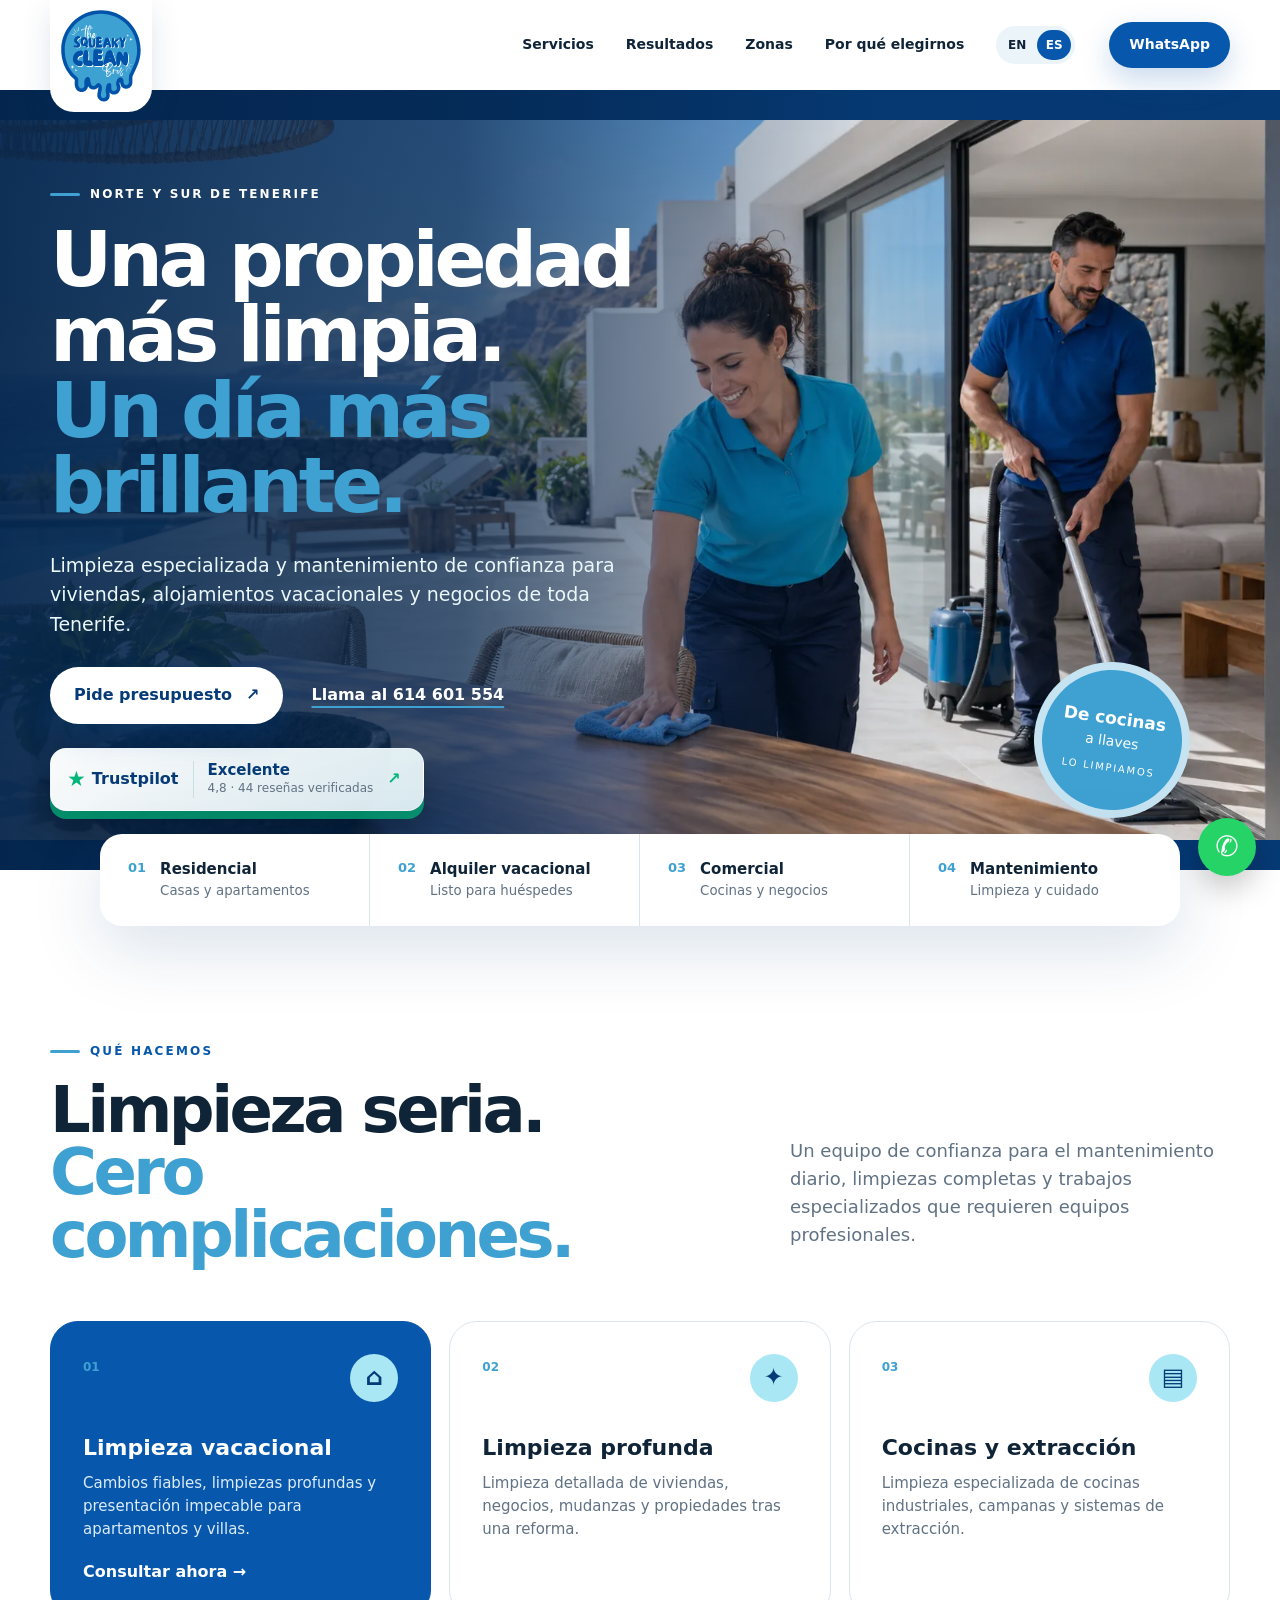
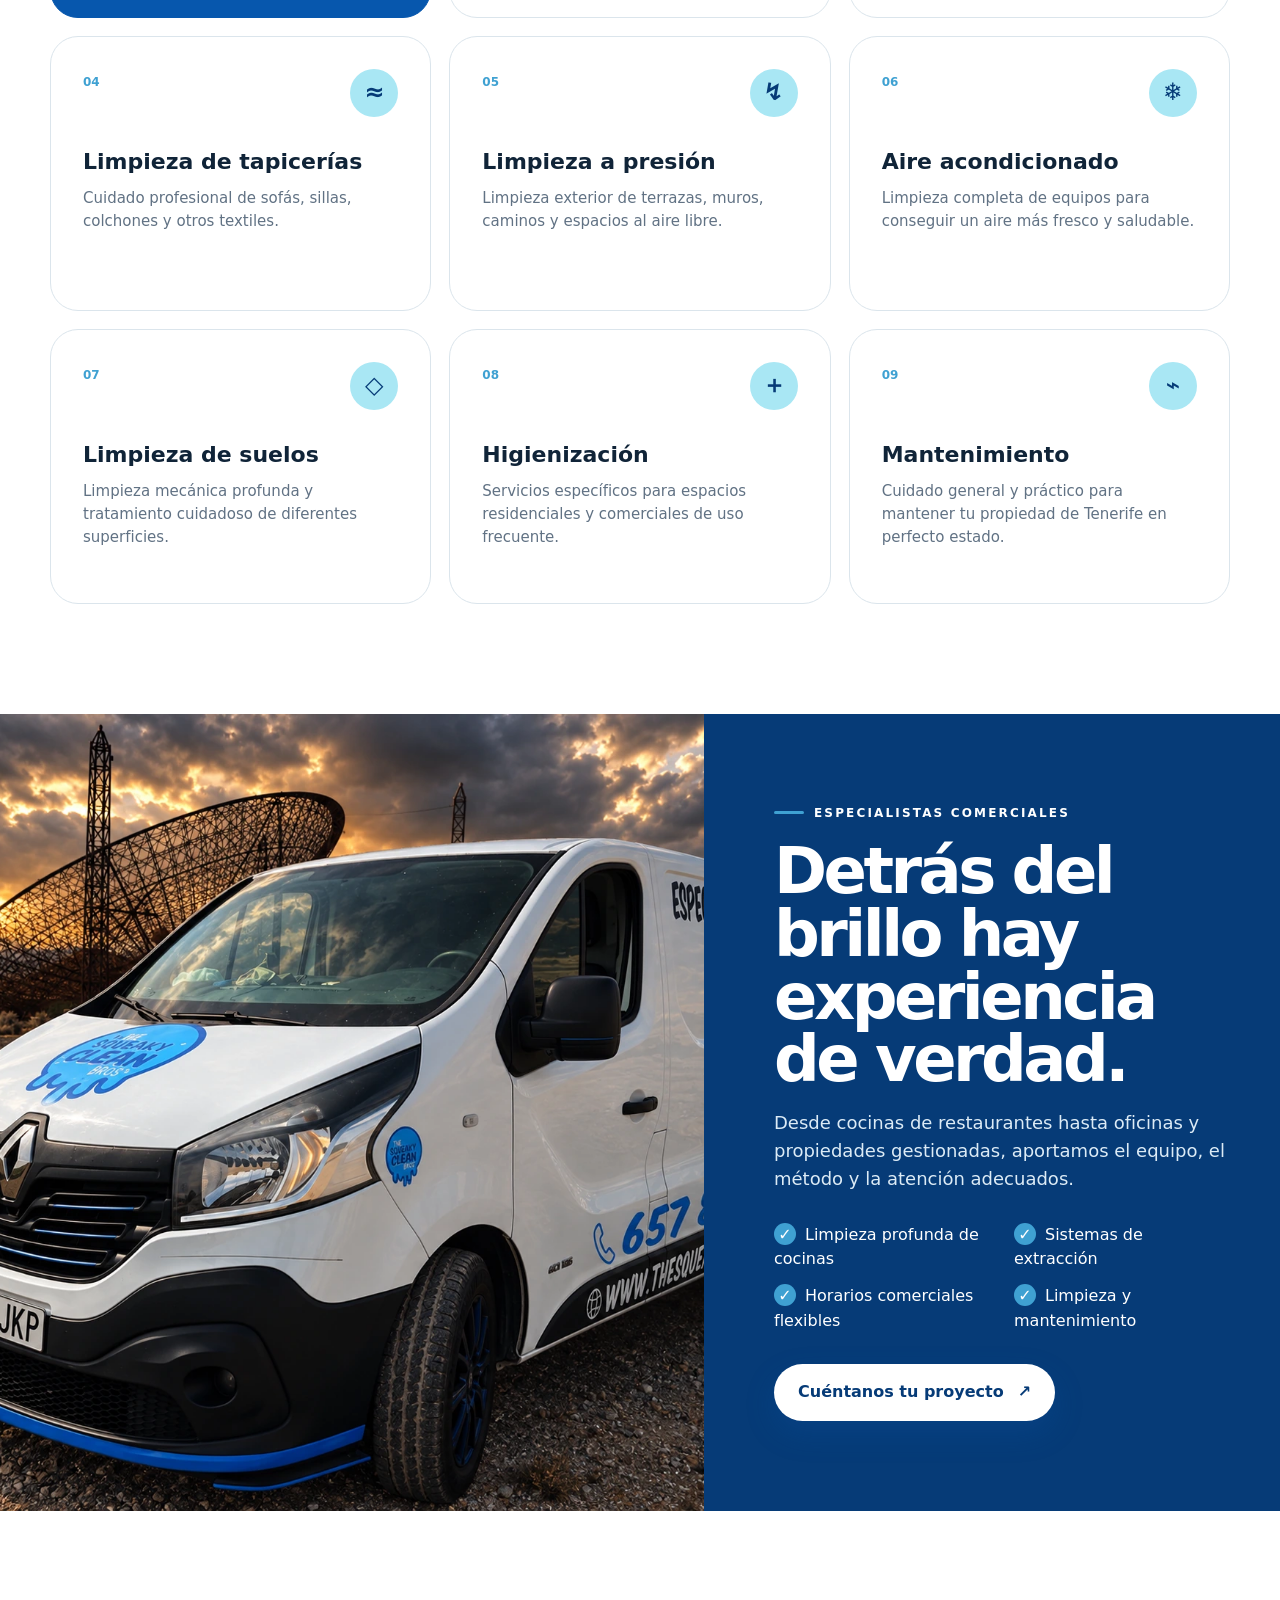
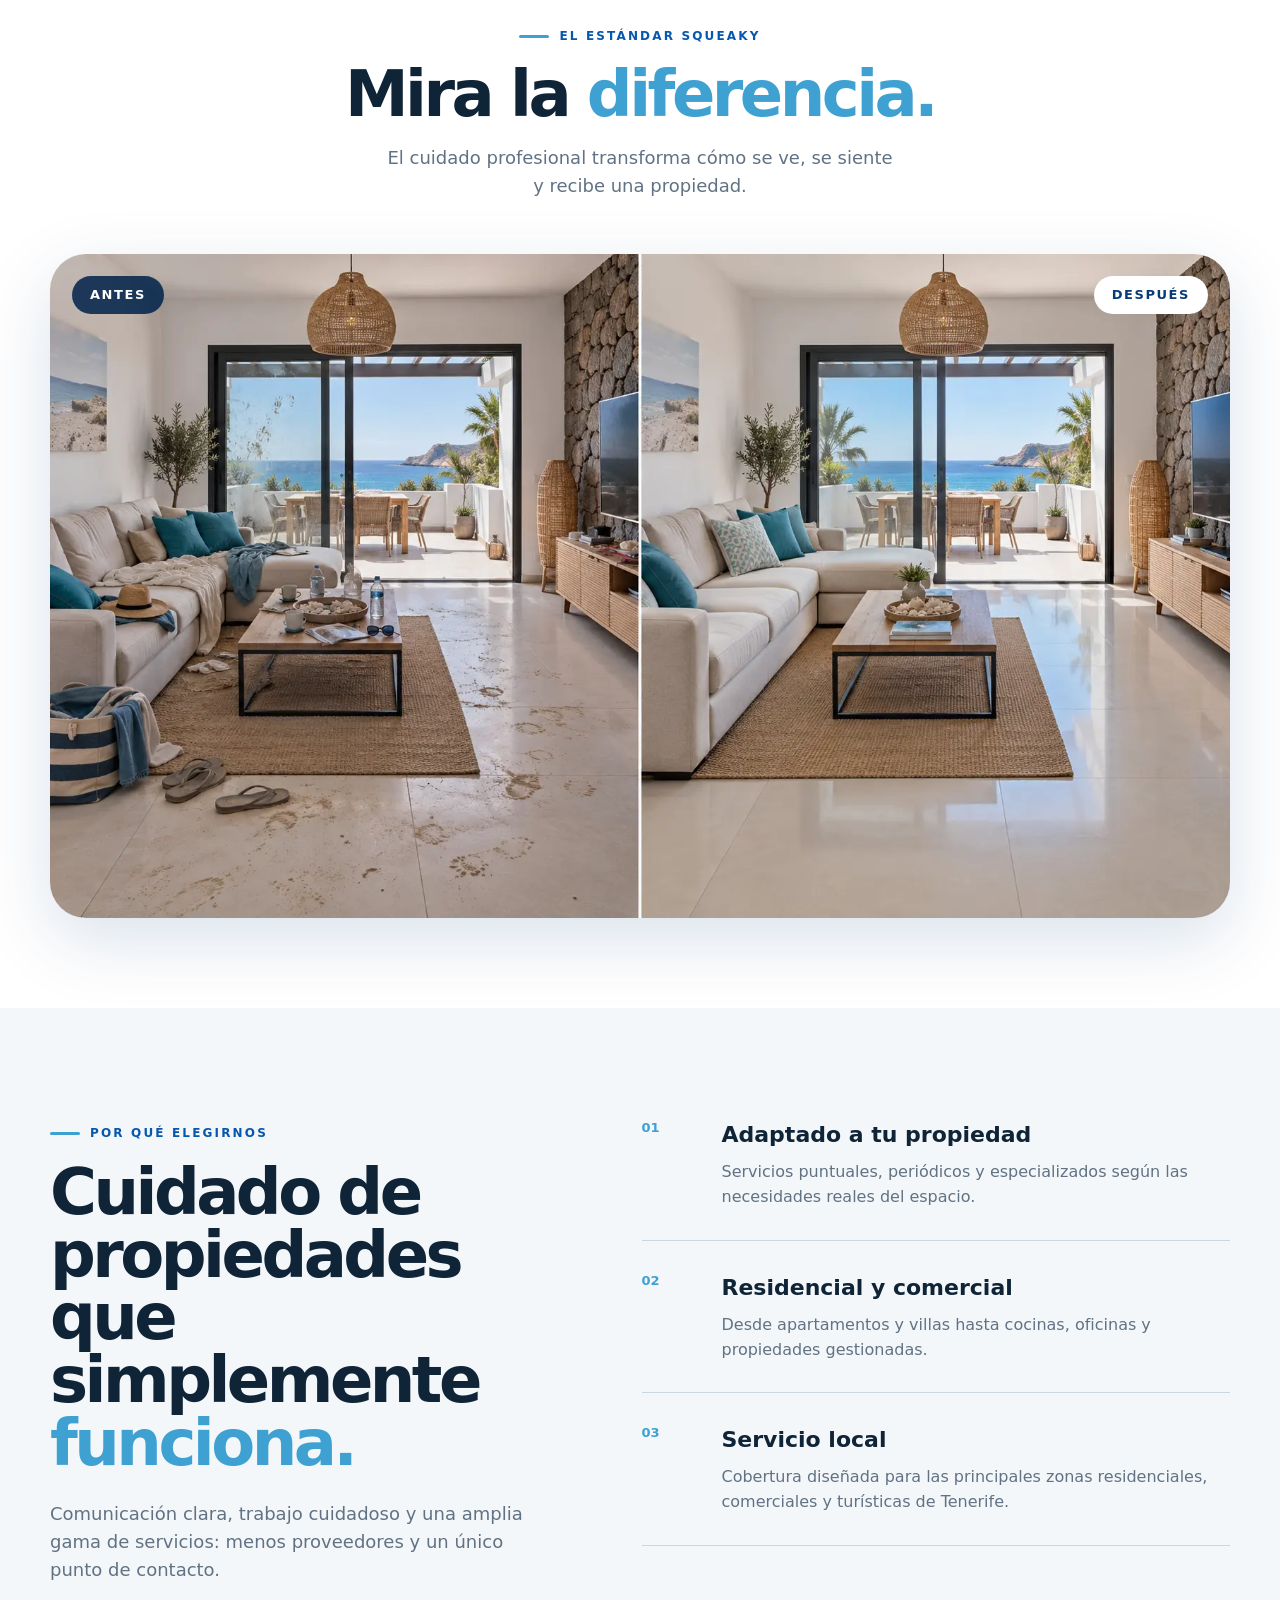
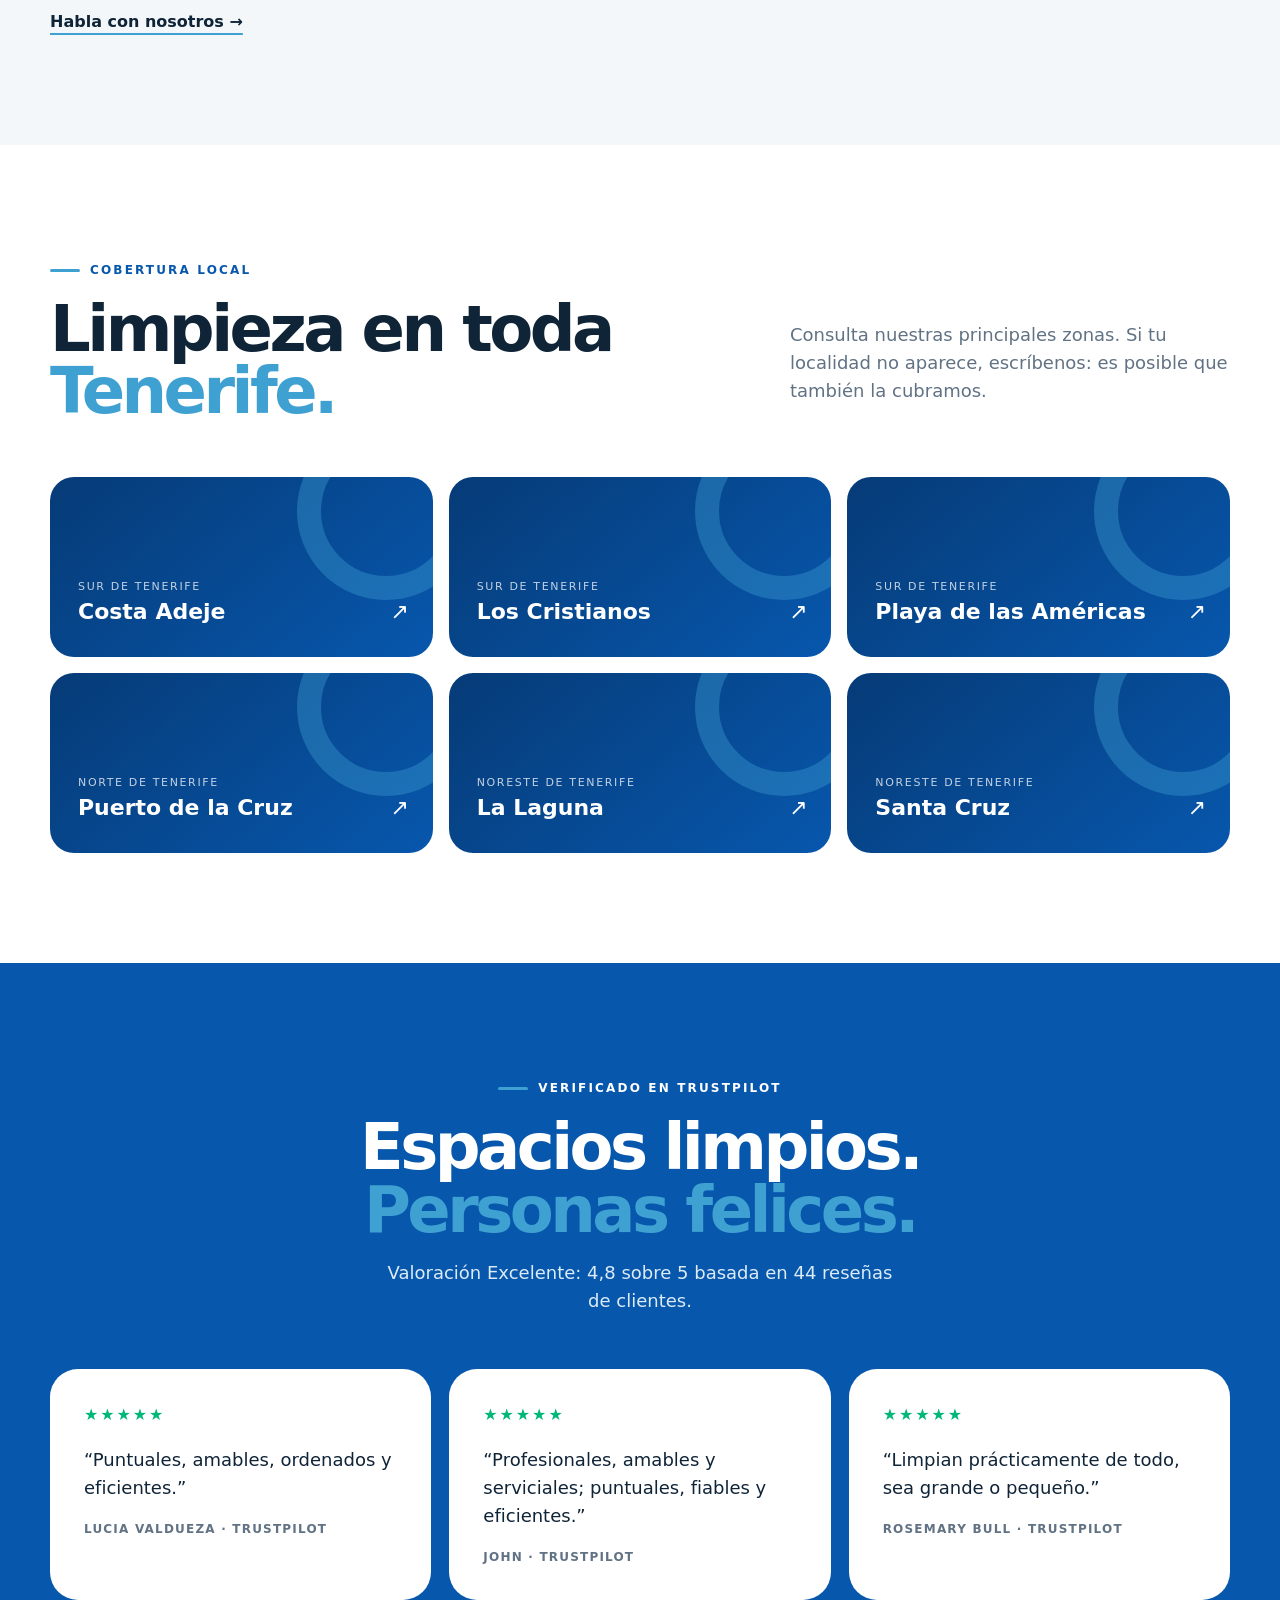
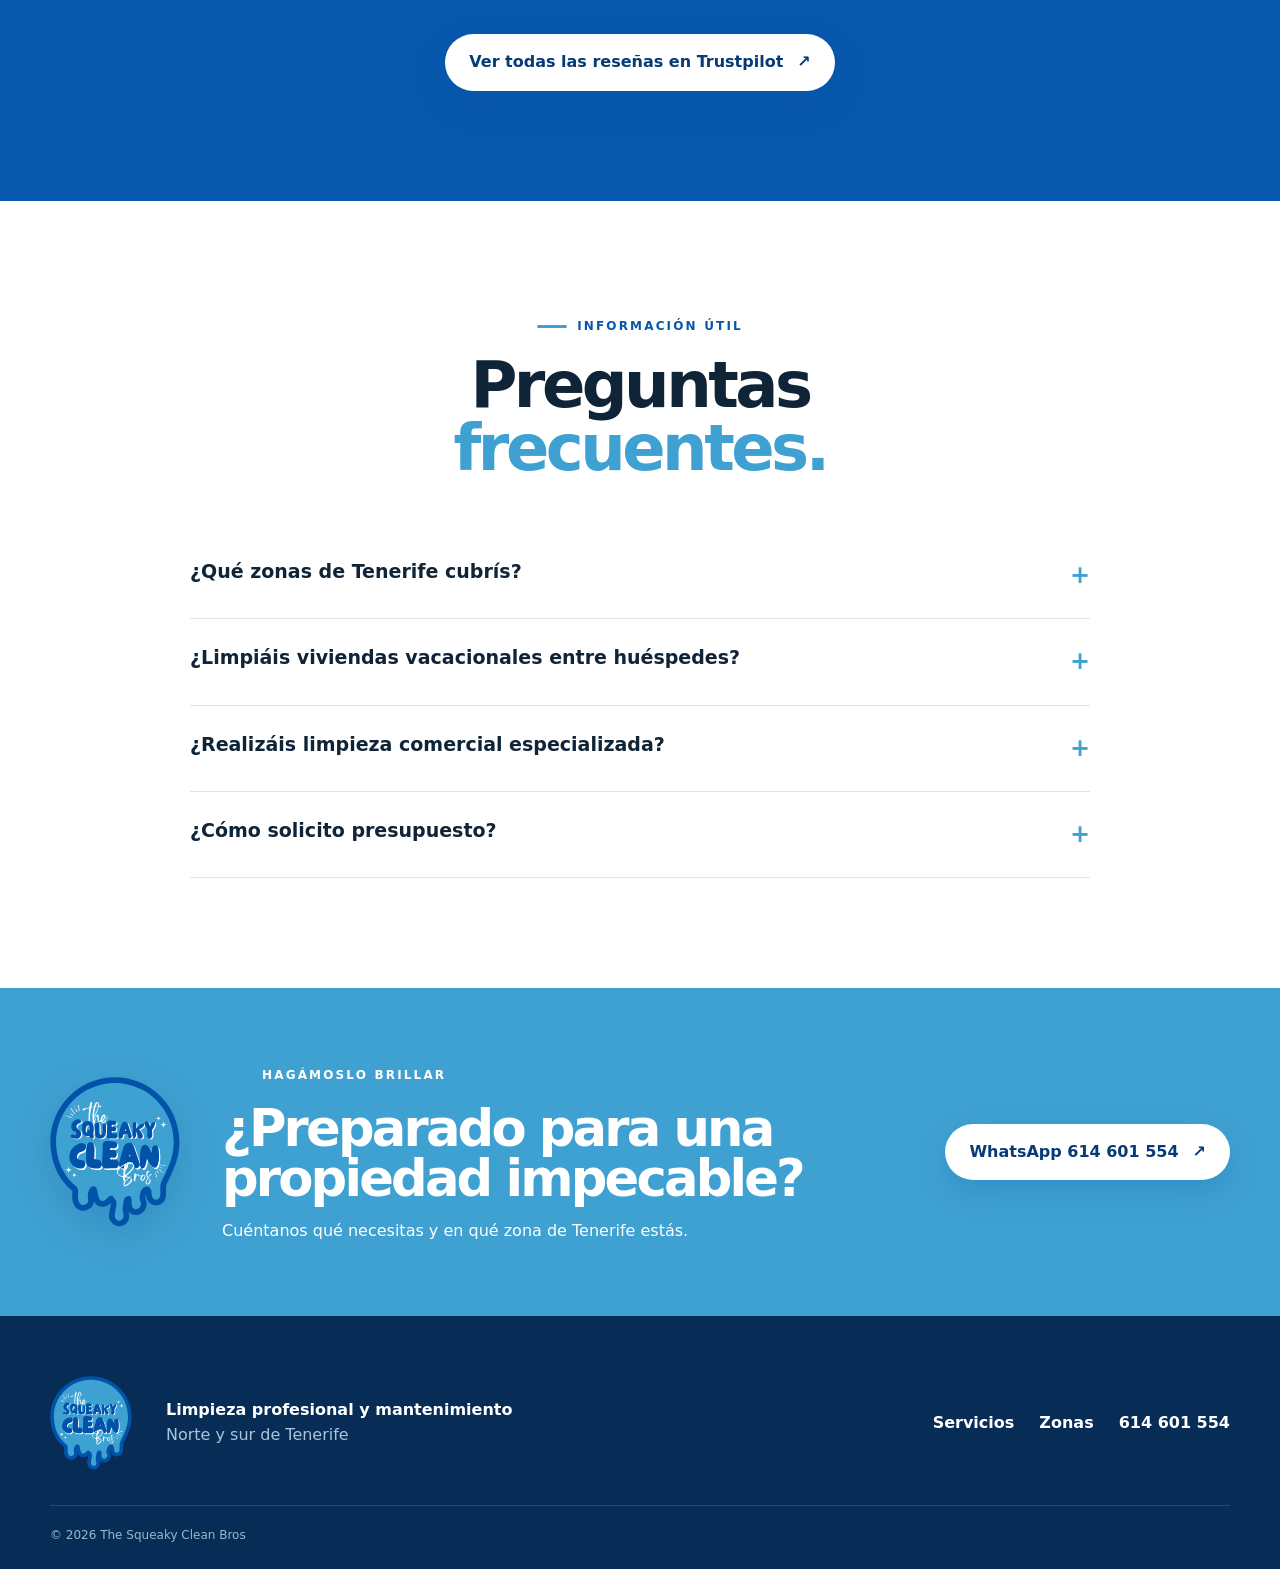
==== commit 47ef56e9: "Show the complete van image" ====
--- a/es/index.html
+++ b/es/index.html
@@ -9,7 +9,7 @@
   <link rel="alternate" hreflang="en" href="https://thesqueakycleanbros.online/">
   <link rel="alternate" hreflang="es" href="https://thesqueakycleanbros.online/es/">
   <link rel="alternate" hreflang="x-default" href="https://thesqueakycleanbros.online/">
-  <link rel="icon" href="../assets/logo.svg" type="image/svg+xml"><link rel="preload" as="image" href="../assets/hero-tenerife.webp"><link rel="stylesheet" href="../styles.css?v=20260915-3">
+  <link rel="icon" href="../assets/logo.svg" type="image/svg+xml"><link rel="preload" as="image" href="../assets/hero-tenerife.webp"><link rel="stylesheet" href="../styles.css?v=20260915-4">
   <script type="application/ld+json">{"@context":"https://schema.org","@type":"CleaningService","name":"The Squeaky Clean Bros","url":"https://thesqueakycleanbros.online/es/","telephone":"+34614601554","areaServed":["Tenerife","Costa Adeje","Los Cristianos","Playa de las Américas","Puerto de la Cruz","San Cristóbal de La Laguna","Santa Cruz de Tenerife"],"description":"Limpieza profesional y mantenimiento de propiedades en Tenerife."}</script>
 </head>
 <body>
--- a/styles.css
+++ b/styles.css
@@ -1,5 +1,5 @@
 :root{--navy:#063b77;--blue:#0757ad;--sky:#3fa1d2;--aqua:#a9e7f4;--ink:#102438;--muted:#617284;--cream:#f4f7f9;--white:#fff;--line:#dbe5ec;--radius:28px;--shadow:0 22px 70px rgba(6,59,119,.15)}
-*{box-sizing:border-box}html{scroll-behavior:smooth}body{margin:0;color:var(--ink);font-family:Inter,ui-sans-serif,system-ui,-apple-system,BlinkMacSystemFont,"Segoe UI",sans-serif;background:#fff;line-height:1.55}img{max-width:100%;display:block}a{color:inherit;text-decoration:none}.wrap{width:min(1180px,calc(100% - 40px));margin-inline:auto}.notice{font-size:12px;letter-spacing:.08em;text-transform:uppercase;text-align:center;padding:7px 16px;background:var(--navy);color:white}.site-header{height:90px;display:flex;align-items:center;gap:34px;padding:0 max(20px,calc((100vw - 1180px)/2));position:relative;background:white;z-index:20}.brand{align-self:flex-start;width:102px;height:112px;background:white;border-radius:0 0 24px 24px;padding:10px;box-shadow:0 12px 30px rgba(6,59,119,.13);z-index:3}.brand img{height:92px;width:100%;object-fit:contain}.main-nav{display:flex;gap:32px;margin-left:auto;font-weight:700;font-size:14px;align-items:center}.main-nav>a{position:relative}.main-nav>a:after{content:"";position:absolute;left:0;right:100%;bottom:-6px;height:2px;background:var(--sky);transition:.25s}.main-nav>a:hover:after{right:0}.language-switch{display:flex;align-items:center;gap:3px;padding:4px;background:#eaf4f9;border-radius:999px}.language-switch a,.language-switch span{display:grid;place-items:center;min-width:34px;height:30px;border-radius:999px;font-size:12px;font-weight:900}.language-switch [aria-current="page"]{background:var(--blue);color:white}.button{display:inline-flex;align-items:center;justify-content:center;gap:14px;background:var(--blue);color:white;padding:16px 24px;border-radius:999px;font-weight:800;box-shadow:0 12px 30px rgba(7,87,173,.22);transition:.25s}.button:hover{transform:translateY(-2px);box-shadow:0 16px 38px rgba(7,87,173,.3)}.button-small{padding:12px 20px;font-size:14px}.button-white{background:white;color:var(--navy)}.text-link{font-weight:800;text-decoration:underline;text-decoration-color:var(--sky);text-decoration-thickness:2px;text-underline-offset:6px}.light{color:white}.menu-toggle{display:none;background:none;border:0;padding:8px}.menu-toggle span{display:block;width:25px;height:2px;background:var(--navy);margin:5px}.hero{height:min(780px,calc(100vh - 90px));min-height:640px;position:relative;display:flex;align-items:center;overflow:hidden;background:var(--navy)}.hero-image,.hero-overlay{position:absolute;inset:0;width:100%;height:100%;object-fit:cover}.hero-overlay{background:linear-gradient(90deg,rgba(4,37,76,.94) 0%,rgba(4,37,76,.75) 36%,rgba(4,37,76,.14) 68%,rgba(4,37,76,.05) 100%)}.hero-content{position:relative;color:white;padding-top:30px}.eyebrow{display:inline-flex;align-items:center;gap:10px;text-transform:uppercase;letter-spacing:.18em;font-size:12px;font-weight:900;color:var(--blue);margin-bottom:18px}.eyebrow:before{content:"";width:30px;height:3px;border-radius:5px;background:var(--sky)}.eyebrow.light{color:white}.hero h1,.section-heading h2,.commercial-copy h2,.why-intro h2,.final-cta h2{font-size:clamp(48px,6vw,82px);line-height:.98;letter-spacing:-.055em;margin:0;font-weight:900}.hero h1{max-width:720px}.hero h1 em,.section-heading h2 em,.why-intro h2 em{color:var(--sky);font-style:normal}.hero p{font-size:19px;max-width:590px;margin:28px 0;color:#eaf7fb}.hero-actions{display:flex;align-items:center;gap:28px}.hero-stamp{position:absolute;right:7%;bottom:52px;width:156px;height:156px;border-radius:50%;background:var(--sky);border:8px solid rgba(255,255,255,.7);display:flex;flex-direction:column;align-items:center;justify-content:center;color:white;transform:rotate(8deg);box-shadow:var(--shadow);text-align:center}.hero-stamp b{font-size:17px}.hero-stamp span{font-size:14px}.hero-stamp small{font-size:10px;letter-spacing:.18em;margin-top:7px}.quick-strip{display:grid;grid-template-columns:repeat(4,1fr);background:white;position:relative;z-index:4;width:min(1080px,calc(100% - 40px));margin:-36px auto 0;border-radius:22px;box-shadow:var(--shadow);overflow:hidden}.quick-strip div{padding:24px 28px;border-right:1px solid var(--line);display:grid;grid-template-columns:auto 1fr;column-gap:14px}.quick-strip div:last-child{border:0}.quick-strip span{grid-row:1/3;color:var(--sky);font-weight:900;font-size:13px}.quick-strip b{font-size:15px}.quick-strip small{color:var(--muted)}.section{padding:110px 0}.section-heading{margin-bottom:54px}.split-heading{display:grid;grid-template-columns:1.2fr .8fr;gap:80px;align-items:end}.section-heading h2,.why-intro h2{font-size:clamp(42px,5vw,66px)}.section-heading>p,.split-heading>p{font-size:18px;color:var(--muted);max-width:520px}.centered{text-align:center;max-width:720px;margin-left:auto;margin-right:auto}.centered .eyebrow{justify-content:center}.centered p{margin-inline:auto}.service-grid{display:grid;grid-template-columns:repeat(3,1fr);gap:18px}.service-card{padding:32px;border:1px solid var(--line);border-radius:var(--radius);min-height:275px;position:relative;transition:.25s;background:white}.service-card:hover{transform:translateY(-5px);box-shadow:var(--shadow);border-color:transparent}.featured-card{background:var(--blue);color:white;border-color:var(--blue)}.service-number{font-size:12px;color:var(--sky);font-weight:900}.bubble-icon{float:right;width:48px;height:48px;border-radius:50%;display:grid;place-items:center;background:var(--aqua);color:var(--navy);font-size:24px;font-weight:900}.service-card h3{font-size:22px;line-height:1.15;margin:56px 0 12px}.service-card p{font-size:15px;color:var(--muted);margin:0}.featured-card p{color:#ddecf8}.featured-card a{display:inline-block;margin-top:18px;font-weight:800}.commercial-band{display:grid;grid-template-columns:1.1fr .9fr;background:var(--navy);color:white;min-height:680px}.commercial-image img{width:100%;height:100%;object-fit:cover}.commercial-copy{padding:90px max(40px,calc((100vw - 1180px)/2));padding-left:70px;display:flex;flex-direction:column;align-items:flex-start;justify-content:center}.commercial-copy h2{font-size:clamp(42px,5vw,64px);max-width:560px}.commercial-copy>p{font-size:18px;color:#dcebf6;max-width:590px}.tick-list{list-style:none;padding:0;margin:12px 0 30px;display:grid;grid-template-columns:repeat(2,minmax(190px,1fr));gap:12px 24px}.tick-list li:before{content:"✓";display:inline-grid;place-items:center;width:22px;height:22px;border-radius:50%;background:var(--sky);font-weight:900;margin-right:9px}.results-section{padding-bottom:90px}.comparison{position:relative;border-radius:36px;overflow:hidden;margin:0;box-shadow:var(--shadow)}.comparison figcaption{position:absolute;inset:22px;display:flex;justify-content:space-between;align-items:flex-start}.comparison figcaption span{background:rgba(4,37,76,.87);color:white;border-radius:999px;padding:9px 18px;font-size:13px;font-weight:900;text-transform:uppercase;letter-spacing:.12em}.comparison figcaption span:last-child{background:white;color:var(--navy)}.disclaimer{text-align:center;color:var(--muted);font-size:12px}.why-section{background:var(--cream)}.why-grid{display:grid;grid-template-columns:.9fr 1.1fr;gap:110px}.why-intro p{font-size:18px;color:var(--muted);margin:26px 0}.why-list article{display:grid;grid-template-columns:60px 1fr;gap:20px;padding:30px 0;border-bottom:1px solid #cad8e1}.why-list article:first-child{padding-top:0}.why-list article>b{font-size:13px;color:var(--sky)}.why-list h3{font-size:22px;margin:0 0 8px}.why-list p{margin:0;color:var(--muted)}.area-grid{display:grid;grid-template-columns:repeat(3,1fr);gap:16px}.area-grid a{min-height:180px;padding:28px;border-radius:24px;background:linear-gradient(140deg,var(--navy),var(--blue));color:white;position:relative;overflow:hidden;display:flex;flex-direction:column;justify-content:flex-end;transition:.25s}.area-grid a:before{content:"";position:absolute;width:130px;height:130px;border:24px solid rgba(63,161,210,.38);border-radius:50%;right:-42px;top:-55px}.area-grid a:hover{transform:translateY(-4px);background:linear-gradient(140deg,var(--blue),var(--sky))}.area-grid span{font-size:11px;text-transform:uppercase;letter-spacing:.15em;opacity:.75}.area-grid b{font-size:22px}.area-grid i{position:absolute;right:24px;bottom:28px;font-style:normal;font-size:22px}.reviews-section{background:var(--blue);color:white}.light-copy{color:#dcebf6!important}.review-grid{display:grid;grid-template-columns:repeat(3,1fr);gap:18px}.review-grid blockquote{margin:0;background:white;color:var(--ink);padding:34px;border-radius:var(--radius)}.review-grid blockquote p{font-size:18px;line-height:1.55}.review-grid footer{font-size:12px;color:var(--muted);text-transform:uppercase;letter-spacing:.1em;font-weight:800}.stars{color:var(--sky);letter-spacing:.12em}.faq-list{max-width:900px;margin:auto}.faq-list details{border-bottom:1px solid var(--line);padding:0}.faq-list summary{font-size:19px;font-weight:800;padding:24px 0;cursor:pointer;list-style:none;display:flex;justify-content:space-between}.faq-list summary::-webkit-details-marker{display:none}.faq-list summary span{color:var(--sky);font-size:24px}.faq-list p{color:var(--muted);margin:-6px 0 24px;max-width:760px}.final-cta{position:relative;overflow:hidden;background:var(--sky);color:white;padding:72px 0}.final-cta-inner{display:grid;grid-template-columns:130px 1fr auto;align-items:center;gap:42px;position:relative}.final-cta-inner img{width:130px;filter:drop-shadow(0 12px 18px rgba(6,59,119,.18))}.final-cta h2{font-size:clamp(36px,4vw,56px)}.final-cta p{margin-bottom:0}.bubble{position:absolute;border:30px solid rgba(255,255,255,.12);border-radius:50%}.bubble-one{width:230px;height:230px;right:4%;top:-150px}.bubble-two{width:120px;height:120px;left:22%;bottom:-80px}.footer{background:#072d57;color:white;padding:60px 0 24px}.footer-inner{display:grid;grid-template-columns:90px 1fr auto;gap:26px;align-items:center}.footer-inner img{width:82px}.footer-inner div{display:flex;flex-direction:column}.footer-inner span{color:#a9c5db}.footer-links{display:flex!important;flex-direction:row!important;gap:25px;font-weight:700}.footer-bottom{display:flex;justify-content:space-between;border-top:1px solid rgba(255,255,255,.14);margin-top:35px;padding-top:20px;font-size:12px;color:#9ab6cc}.floating-whatsapp{position:fixed;right:24px;bottom:24px;width:58px;height:58px;border-radius:50%;display:grid;place-items:center;background:#25d366;color:white;font-size:28px;z-index:30;box-shadow:0 12px 30px rgba(0,0,0,.22)}
+*{box-sizing:border-box}html{scroll-behavior:smooth}body{margin:0;color:var(--ink);font-family:Inter,ui-sans-serif,system-ui,-apple-system,BlinkMacSystemFont,"Segoe UI",sans-serif;background:#fff;line-height:1.55}img{max-width:100%;display:block}a{color:inherit;text-decoration:none}.wrap{width:min(1180px,calc(100% - 40px));margin-inline:auto}.notice{font-size:12px;letter-spacing:.08em;text-transform:uppercase;text-align:center;padding:7px 16px;background:var(--navy);color:white}.site-header{height:90px;display:flex;align-items:center;gap:34px;padding:0 max(20px,calc((100vw - 1180px)/2));position:relative;background:white;z-index:20}.brand{align-self:flex-start;width:102px;height:112px;background:white;border-radius:0 0 24px 24px;padding:10px;box-shadow:0 12px 30px rgba(6,59,119,.13);z-index:3}.brand img{height:92px;width:100%;object-fit:contain}.main-nav{display:flex;gap:32px;margin-left:auto;font-weight:700;font-size:14px;align-items:center}.main-nav>a{position:relative}.main-nav>a:after{content:"";position:absolute;left:0;right:100%;bottom:-6px;height:2px;background:var(--sky);transition:.25s}.main-nav>a:hover:after{right:0}.language-switch{display:flex;align-items:center;gap:3px;padding:4px;background:#eaf4f9;border-radius:999px}.language-switch a,.language-switch span{display:grid;place-items:center;min-width:34px;height:30px;border-radius:999px;font-size:12px;font-weight:900}.language-switch [aria-current="page"]{background:var(--blue);color:white}.button{display:inline-flex;align-items:center;justify-content:center;gap:14px;background:var(--blue);color:white;padding:16px 24px;border-radius:999px;font-weight:800;box-shadow:0 12px 30px rgba(7,87,173,.22);transition:.25s}.button:hover{transform:translateY(-2px);box-shadow:0 16px 38px rgba(7,87,173,.3)}.button-small{padding:12px 20px;font-size:14px}.button-white{background:white;color:var(--navy)}.text-link{font-weight:800;text-decoration:underline;text-decoration-color:var(--sky);text-decoration-thickness:2px;text-underline-offset:6px}.light{color:white}.menu-toggle{display:none;background:none;border:0;padding:8px}.menu-toggle span{display:block;width:25px;height:2px;background:var(--navy);margin:5px}.hero{height:min(780px,calc(100vh - 90px));min-height:640px;position:relative;display:flex;align-items:center;overflow:hidden;background:var(--navy)}.hero-image,.hero-overlay{position:absolute;inset:0;width:100%;height:100%;object-fit:contain}.hero-overlay{background:linear-gradient(90deg,rgba(4,37,76,.94) 0%,rgba(4,37,76,.75) 36%,rgba(4,37,76,.14) 68%,rgba(4,37,76,.05) 100%)}.hero-content{position:relative;color:white;padding-top:30px}.eyebrow{display:inline-flex;align-items:center;gap:10px;text-transform:uppercase;letter-spacing:.18em;font-size:12px;font-weight:900;color:var(--blue);margin-bottom:18px}.eyebrow:before{content:"";width:30px;height:3px;border-radius:5px;background:var(--sky)}.eyebrow.light{color:white}.hero h1,.section-heading h2,.commercial-copy h2,.why-intro h2,.final-cta h2{font-size:clamp(48px,6vw,82px);line-height:.98;letter-spacing:-.055em;margin:0;font-weight:900}.hero h1{max-width:720px}.hero h1 em,.section-heading h2 em,.why-intro h2 em{color:var(--sky);font-style:normal}.hero p{font-size:19px;max-width:590px;margin:28px 0;color:#eaf7fb}.hero-actions{display:flex;align-items:center;gap:28px}.hero-stamp{position:absolute;right:7%;bottom:52px;width:156px;height:156px;border-radius:50%;background:var(--sky);border:8px solid rgba(255,255,255,.7);display:flex;flex-direction:column;align-items:center;justify-content:center;color:white;transform:rotate(8deg);box-shadow:var(--shadow);text-align:center}.hero-stamp b{font-size:17px}.hero-stamp span{font-size:14px}.hero-stamp small{font-size:10px;letter-spacing:.18em;margin-top:7px}.quick-strip{display:grid;grid-template-columns:repeat(4,1fr);background:white;position:relative;z-index:4;width:min(1080px,calc(100% - 40px));margin:-36px auto 0;border-radius:22px;box-shadow:var(--shadow);overflow:hidden}.quick-strip div{padding:24px 28px;border-right:1px solid var(--line);display:grid;grid-template-columns:auto 1fr;column-gap:14px}.quick-strip div:last-child{border:0}.quick-strip span{grid-row:1/3;color:var(--sky);font-weight:900;font-size:13px}.quick-strip b{font-size:15px}.quick-strip small{color:var(--muted)}.section{padding:110px 0}.section-heading{margin-bottom:54px}.split-heading{display:grid;grid-template-columns:1.2fr .8fr;gap:80px;align-items:end}.section-heading h2,.why-intro h2{font-size:clamp(42px,5vw,66px)}.section-heading>p,.split-heading>p{font-size:18px;color:var(--muted);max-width:520px}.centered{text-align:center;max-width:720px;margin-left:auto;margin-right:auto}.centered .eyebrow{justify-content:center}.centered p{margin-inline:auto}.service-grid{display:grid;grid-template-columns:repeat(3,1fr);gap:18px}.service-card{padding:32px;border:1px solid var(--line);border-radius:var(--radius);min-height:275px;position:relative;transition:.25s;background:white}.service-card:hover{transform:translateY(-5px);box-shadow:var(--shadow);border-color:transparent}.featured-card{background:var(--blue);color:white;border-color:var(--blue)}.service-number{font-size:12px;color:var(--sky);font-weight:900}.bubble-icon{float:right;width:48px;height:48px;border-radius:50%;display:grid;place-items:center;background:var(--aqua);color:var(--navy);font-size:24px;font-weight:900}.service-card h3{font-size:22px;line-height:1.15;margin:56px 0 12px}.service-card p{font-size:15px;color:var(--muted);margin:0}.featured-card p{color:#ddecf8}.featured-card a{display:inline-block;margin-top:18px;font-weight:800}.commercial-band{display:grid;grid-template-columns:1.1fr .9fr;background:var(--navy);color:white;min-height:680px}.commercial-image img{width:100%;height:100%;object-fit:cover}.commercial-copy{padding:90px max(40px,calc((100vw - 1180px)/2));padding-left:70px;display:flex;flex-direction:column;align-items:flex-start;justify-content:center}.commercial-copy h2{font-size:clamp(42px,5vw,64px);max-width:560px}.commercial-copy>p{font-size:18px;color:#dcebf6;max-width:590px}.tick-list{list-style:none;padding:0;margin:12px 0 30px;display:grid;grid-template-columns:repeat(2,minmax(190px,1fr));gap:12px 24px}.tick-list li:before{content:"✓";display:inline-grid;place-items:center;width:22px;height:22px;border-radius:50%;background:var(--sky);font-weight:900;margin-right:9px}.results-section{padding-bottom:90px}.comparison{position:relative;border-radius:36px;overflow:hidden;margin:0;box-shadow:var(--shadow)}.comparison figcaption{position:absolute;inset:22px;display:flex;justify-content:space-between;align-items:flex-start}.comparison figcaption span{background:rgba(4,37,76,.87);color:white;border-radius:999px;padding:9px 18px;font-size:13px;font-weight:900;text-transform:uppercase;letter-spacing:.12em}.comparison figcaption span:last-child{background:white;color:var(--navy)}.disclaimer{text-align:center;color:var(--muted);font-size:12px}.why-section{background:var(--cream)}.why-grid{display:grid;grid-template-columns:.9fr 1.1fr;gap:110px}.why-intro p{font-size:18px;color:var(--muted);margin:26px 0}.why-list article{display:grid;grid-template-columns:60px 1fr;gap:20px;padding:30px 0;border-bottom:1px solid #cad8e1}.why-list article:first-child{padding-top:0}.why-list article>b{font-size:13px;color:var(--sky)}.why-list h3{font-size:22px;margin:0 0 8px}.why-list p{margin:0;color:var(--muted)}.area-grid{display:grid;grid-template-columns:repeat(3,1fr);gap:16px}.area-grid a{min-height:180px;padding:28px;border-radius:24px;background:linear-gradient(140deg,var(--navy),var(--blue));color:white;position:relative;overflow:hidden;display:flex;flex-direction:column;justify-content:flex-end;transition:.25s}.area-grid a:before{content:"";position:absolute;width:130px;height:130px;border:24px solid rgba(63,161,210,.38);border-radius:50%;right:-42px;top:-55px}.area-grid a:hover{transform:translateY(-4px);background:linear-gradient(140deg,var(--blue),var(--sky))}.area-grid span{font-size:11px;text-transform:uppercase;letter-spacing:.15em;opacity:.75}.area-grid b{font-size:22px}.area-grid i{position:absolute;right:24px;bottom:28px;font-style:normal;font-size:22px}.reviews-section{background:var(--blue);color:white}.light-copy{color:#dcebf6!important}.review-grid{display:grid;grid-template-columns:repeat(3,1fr);gap:18px}.review-grid blockquote{margin:0;background:white;color:var(--ink);padding:34px;border-radius:var(--radius)}.review-grid blockquote p{font-size:18px;line-height:1.55}.review-grid footer{font-size:12px;color:var(--muted);text-transform:uppercase;letter-spacing:.1em;font-weight:800}.stars{color:var(--sky);letter-spacing:.12em}.faq-list{max-width:900px;margin:auto}.faq-list details{border-bottom:1px solid var(--line);padding:0}.faq-list summary{font-size:19px;font-weight:800;padding:24px 0;cursor:pointer;list-style:none;display:flex;justify-content:space-between}.faq-list summary::-webkit-details-marker{display:none}.faq-list summary span{color:var(--sky);font-size:24px}.faq-list p{color:var(--muted);margin:-6px 0 24px;max-width:760px}.final-cta{position:relative;overflow:hidden;background:var(--sky);color:white;padding:72px 0}.final-cta-inner{display:grid;grid-template-columns:130px 1fr auto;align-items:center;gap:42px;position:relative}.final-cta-inner img{width:130px;filter:drop-shadow(0 12px 18px rgba(6,59,119,.18))}.final-cta h2{font-size:clamp(36px,4vw,56px)}.final-cta p{margin-bottom:0}.bubble{position:absolute;border:30px solid rgba(255,255,255,.12);border-radius:50%}.bubble-one{width:230px;height:230px;right:4%;top:-150px}.bubble-two{width:120px;height:120px;left:22%;bottom:-80px}.footer{background:#072d57;color:white;padding:60px 0 24px}.footer-inner{display:grid;grid-template-columns:90px 1fr auto;gap:26px;align-items:center}.footer-inner img{width:82px}.footer-inner div{display:flex;flex-direction:column}.footer-inner span{color:#a9c5db}.footer-links{display:flex!important;flex-direction:row!important;gap:25px;font-weight:700}.footer-bottom{display:flex;justify-content:space-between;border-top:1px solid rgba(255,255,255,.14);margin-top:35px;padding-top:20px;font-size:12px;color:#9ab6cc}.floating-whatsapp{position:fixed;right:24px;bottom:24px;width:58px;height:58px;border-radius:50%;display:grid;place-items:center;background:#25d366;color:white;font-size:28px;z-index:30;box-shadow:0 12px 30px rgba(0,0,0,.22)}
 @media(max-width:900px){.main-nav{display:none;position:absolute;top:90px;left:20px;right:20px;background:white;padding:24px;border-radius:20px;box-shadow:var(--shadow);flex-direction:column}.main-nav.open{display:flex}.menu-toggle{display:block;margin-left:auto}.header-cta{display:none}.hero{min-height:620px}.hero-overlay{background:linear-gradient(90deg,rgba(4,37,76,.95),rgba(4,37,76,.58))}.hero-stamp{width:120px;height:120px;right:20px;bottom:25px}.quick-strip{grid-template-columns:repeat(2,1fr)}.service-grid,.area-grid,.review-grid{grid-template-columns:repeat(2,1fr)}.commercial-band{grid-template-columns:1fr}.commercial-image{height:440px}.commercial-copy{padding:70px 30px}.why-grid{grid-template-columns:1fr;gap:60px}.final-cta-inner{grid-template-columns:90px 1fr}.final-cta-inner .button{grid-column:2}.footer-links{display:none!important}}
 @media(max-width:620px){.wrap{width:min(100% - 28px,1180px)}.notice{font-size:9px}.site-header{height:75px;padding-inline:14px}.brand{width:86px;height:98px}.brand img{height:78px}.main-nav{top:75px}.hero{height:690px}.hero-image{object-position:62% center}.hero-overlay{background:linear-gradient(90deg,rgba(4,37,76,.96) 0%,rgba(4,37,76,.78) 58%,rgba(4,37,76,.34))}.hero h1{font-size:48px}.hero p{font-size:17px;max-width:90%}.hero-actions{align-items:flex-start;flex-direction:column;gap:18px}.hero-stamp{display:none}.quick-strip{grid-template-columns:1fr;margin-top:-25px}.quick-strip div{padding:18px 22px;border-right:0;border-bottom:1px solid var(--line)}.section{padding:78px 0}.split-heading{grid-template-columns:1fr;gap:18px}.section-heading{margin-bottom:38px}.service-grid,.area-grid,.review-grid{grid-template-columns:1fr}.commercial-image{height:320px}.commercial-copy{padding:64px 20px}.tick-list{grid-template-columns:1fr}.comparison{border-radius:20px}.comparison img{height:430px;object-fit:cover;object-position:center}.why-grid{gap:45px}.final-cta-inner{grid-template-columns:1fr;text-align:center}.final-cta-inner img{margin:auto}.final-cta-inner .button{grid-column:auto}.footer-inner{grid-template-columns:70px 1fr}.footer-bottom{flex-direction:column;gap:8px}.footer-links{display:none!important}}
 
@@ -7,4 +7,4 @@
 
 @media(max-width:620px){.hero{height:760px}.trustpilot-badge{grid-template-columns:auto 20px;gap:10px}.trustpilot-badge>span:nth-child(2){grid-column:1/2;border-left:0;padding-left:0}.trustpilot-badge i{grid-column:2;grid-row:1/3}}
 
-@media(min-width:901px){.commercial-image{overflow:hidden}.commercial-image img{object-position:69% center}}
+@media(min-width:901px){.commercial-image{overflow:hidden}.commercial-image img{object-position:center}}
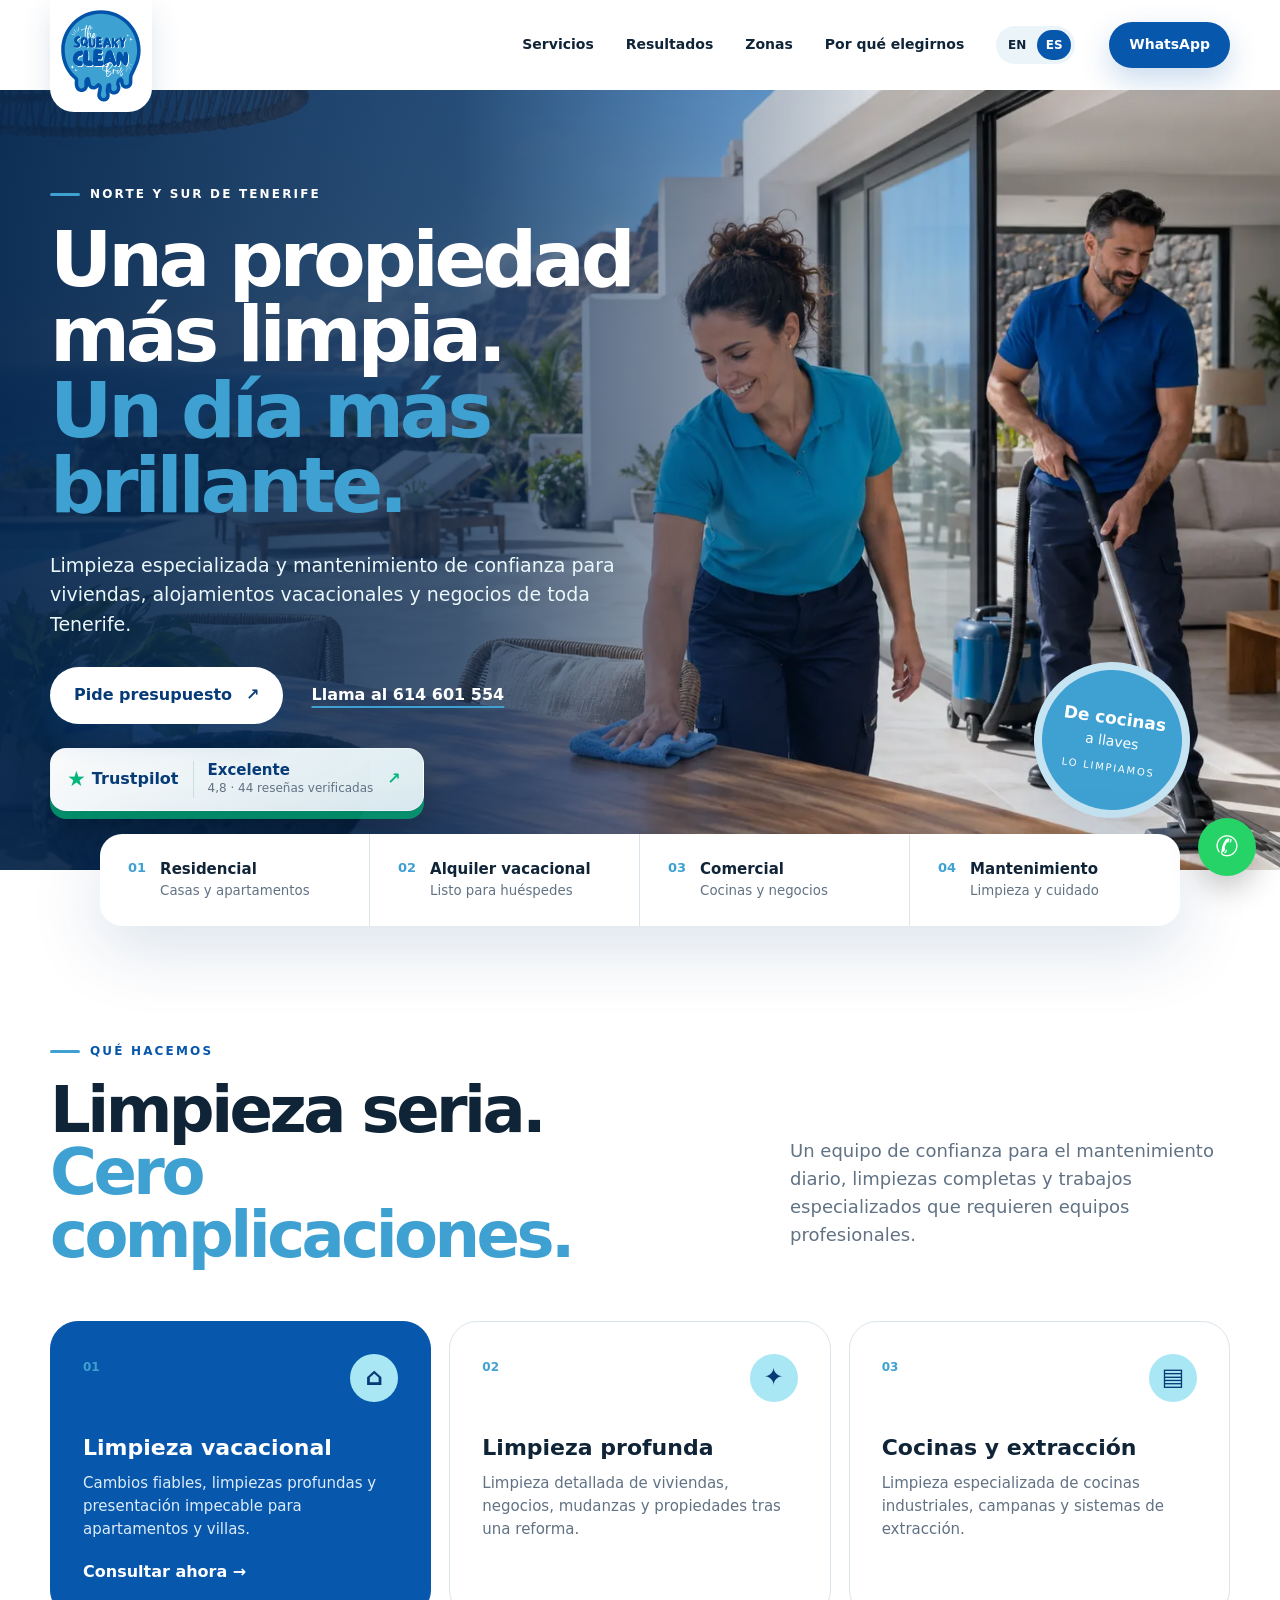
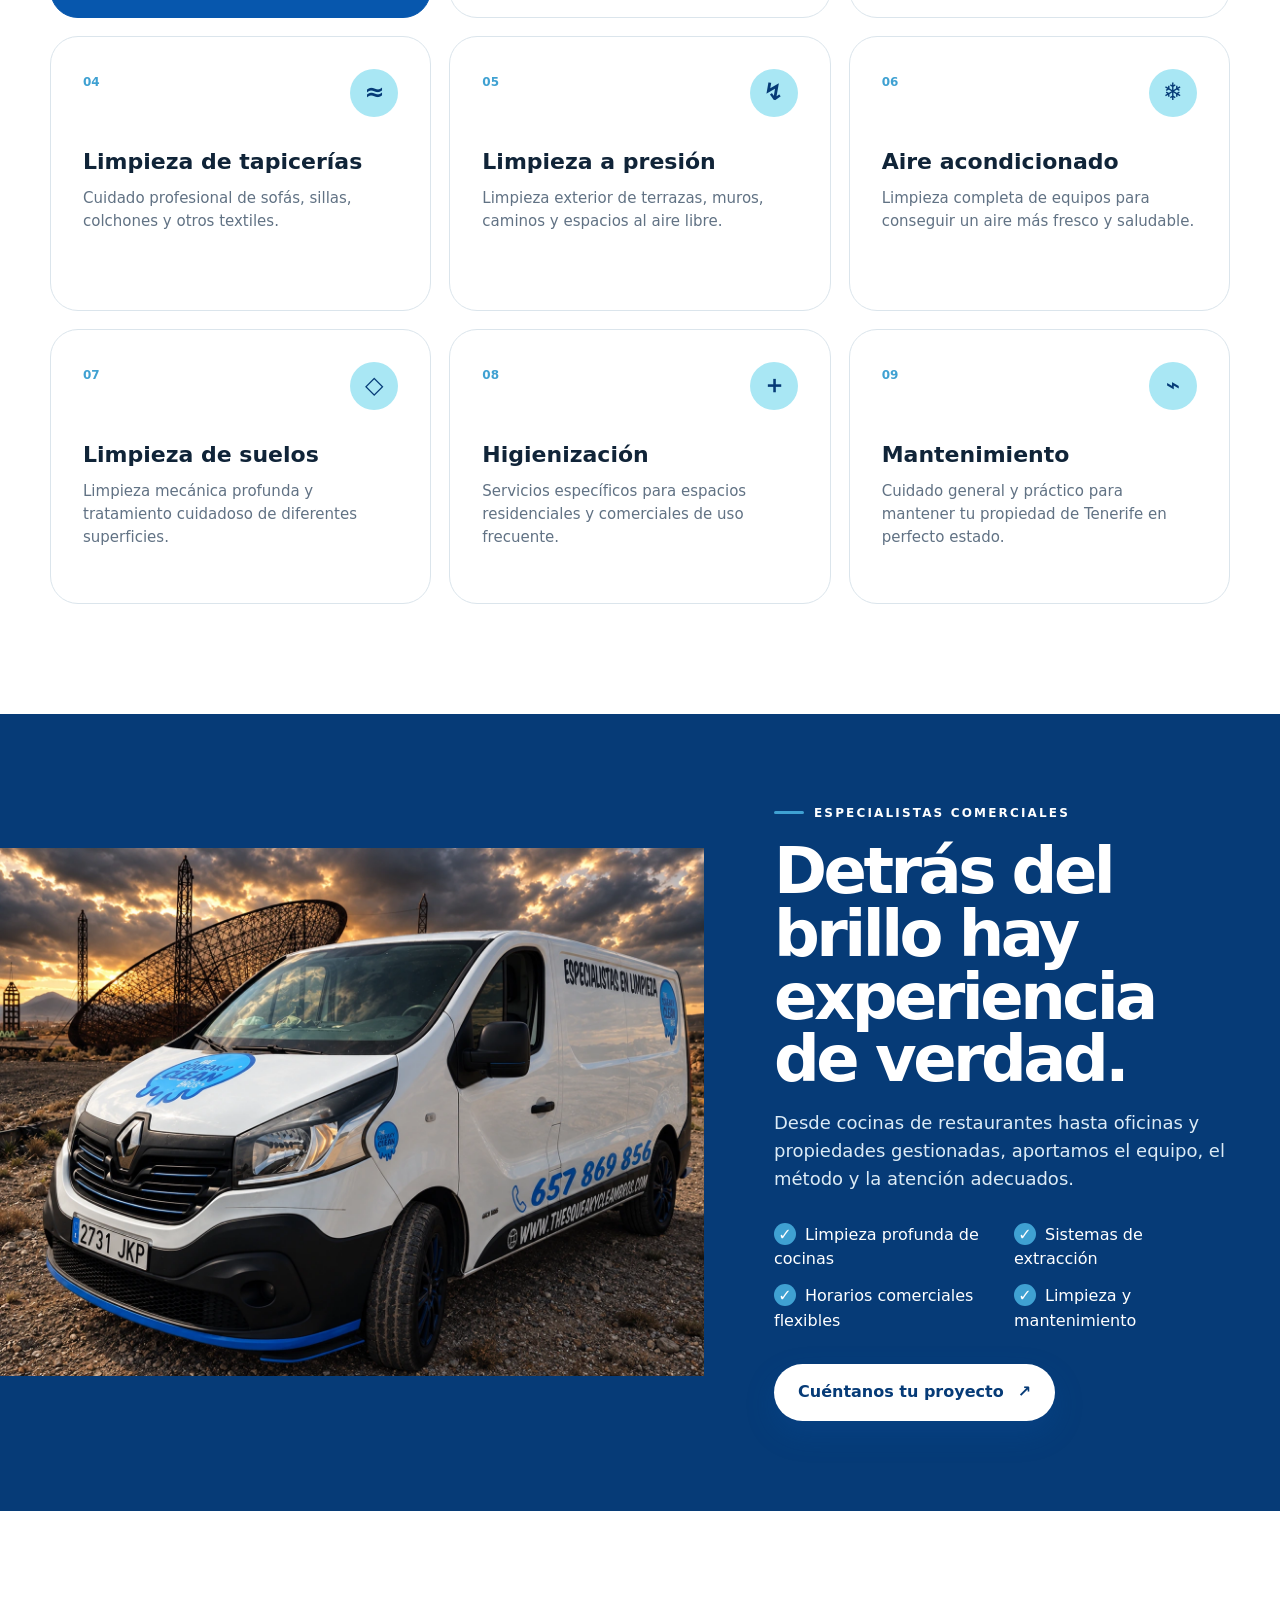
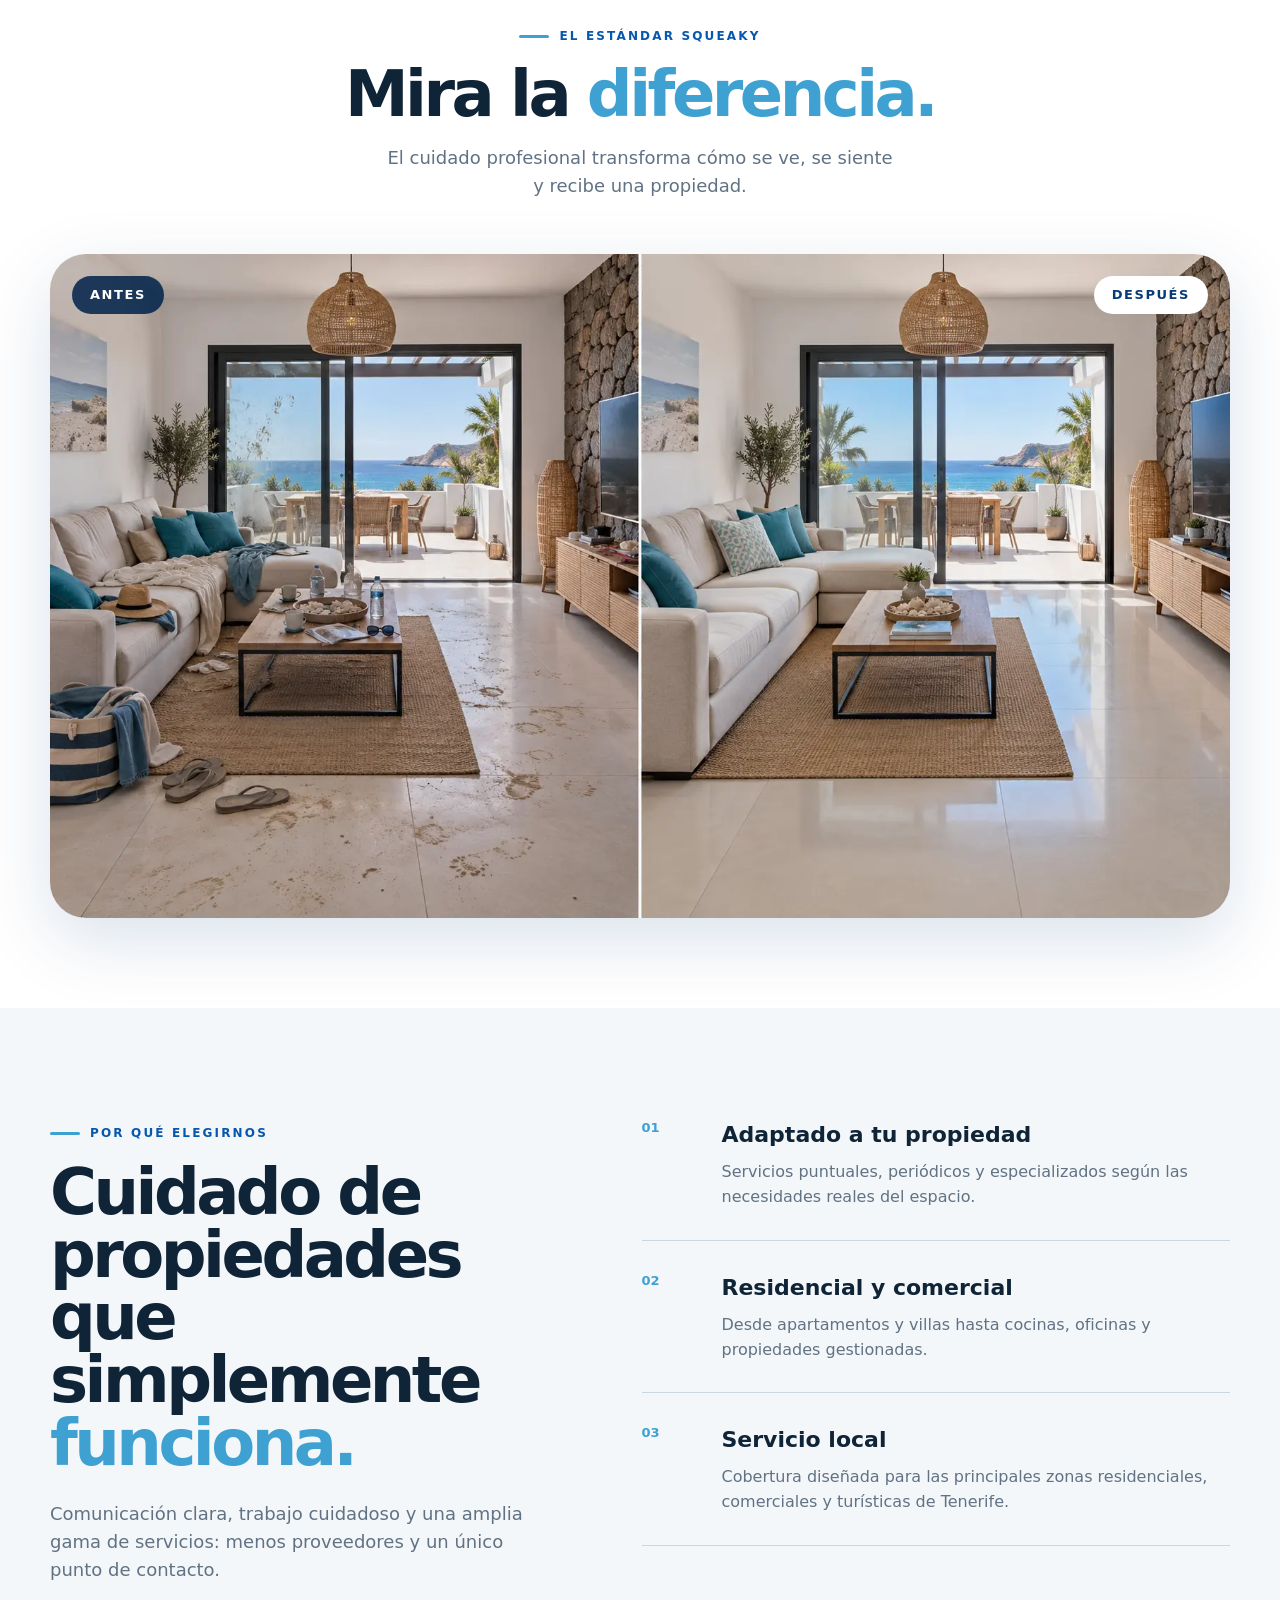
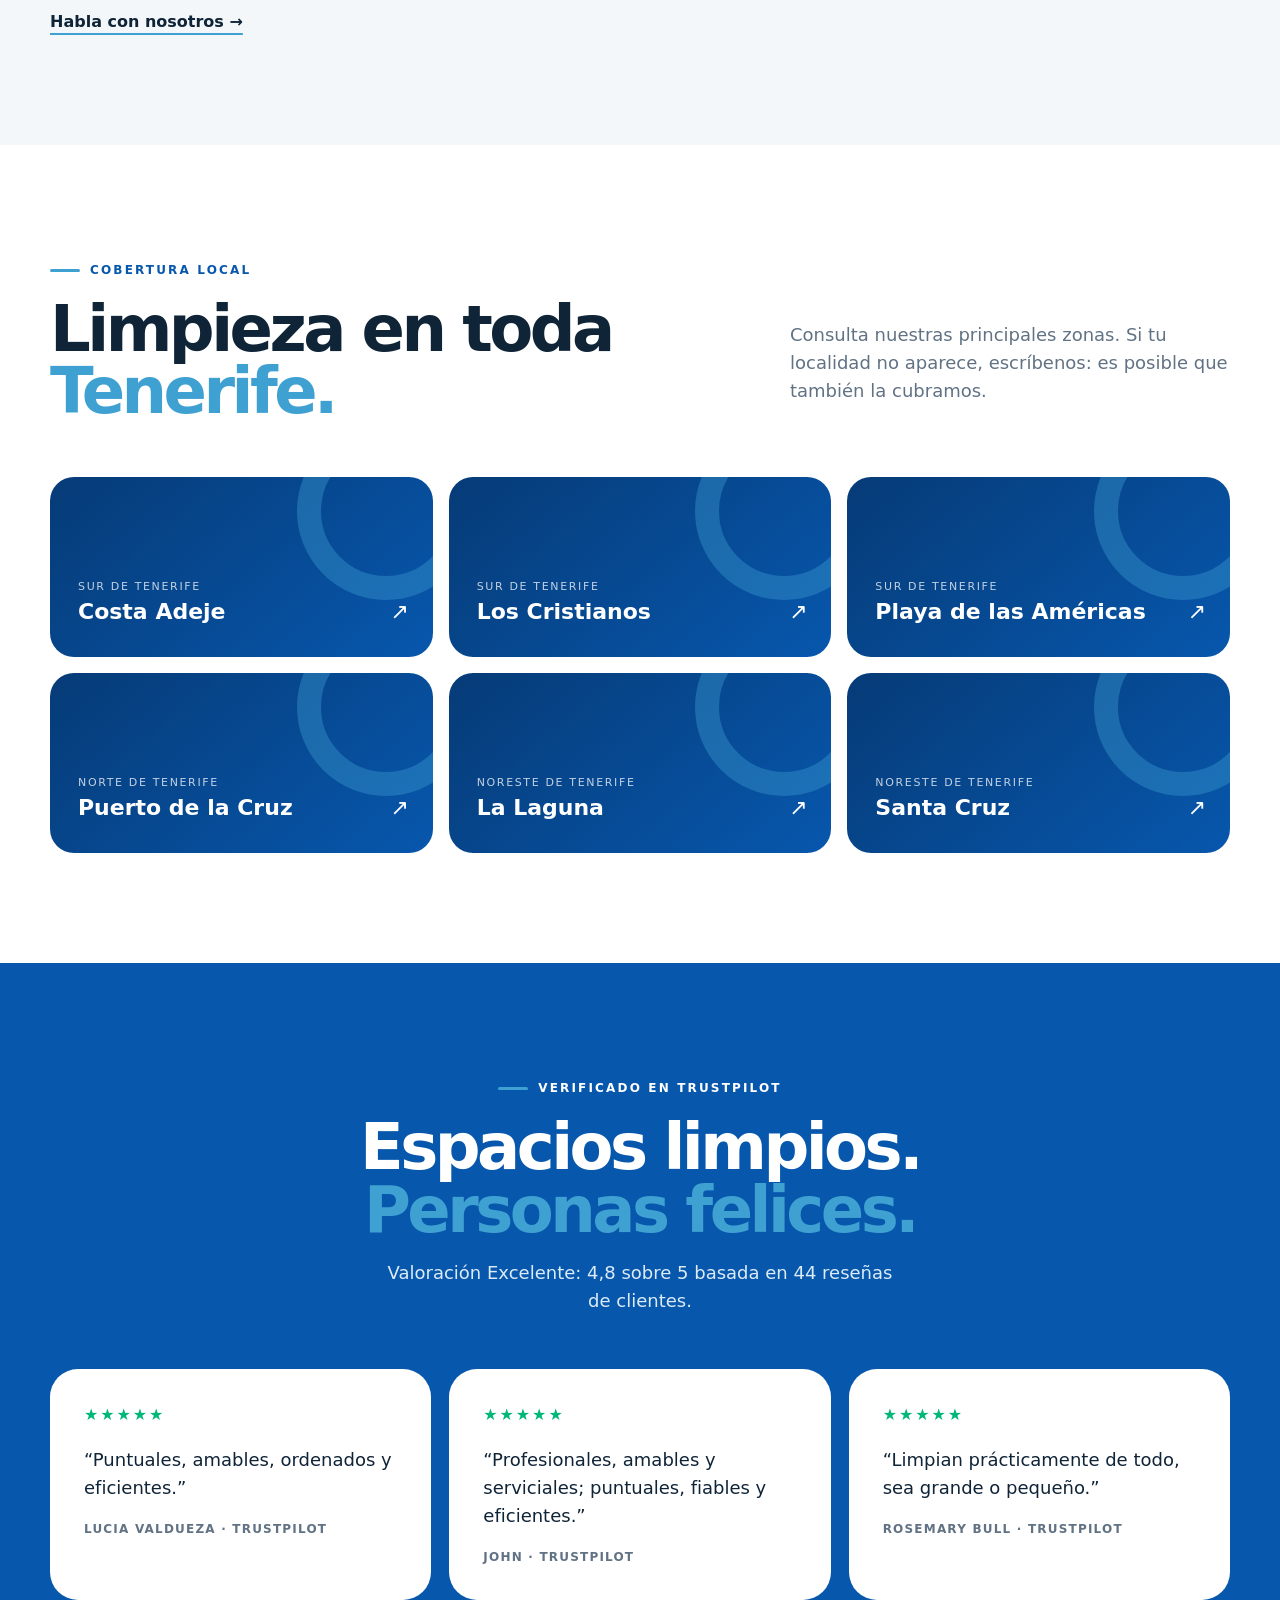
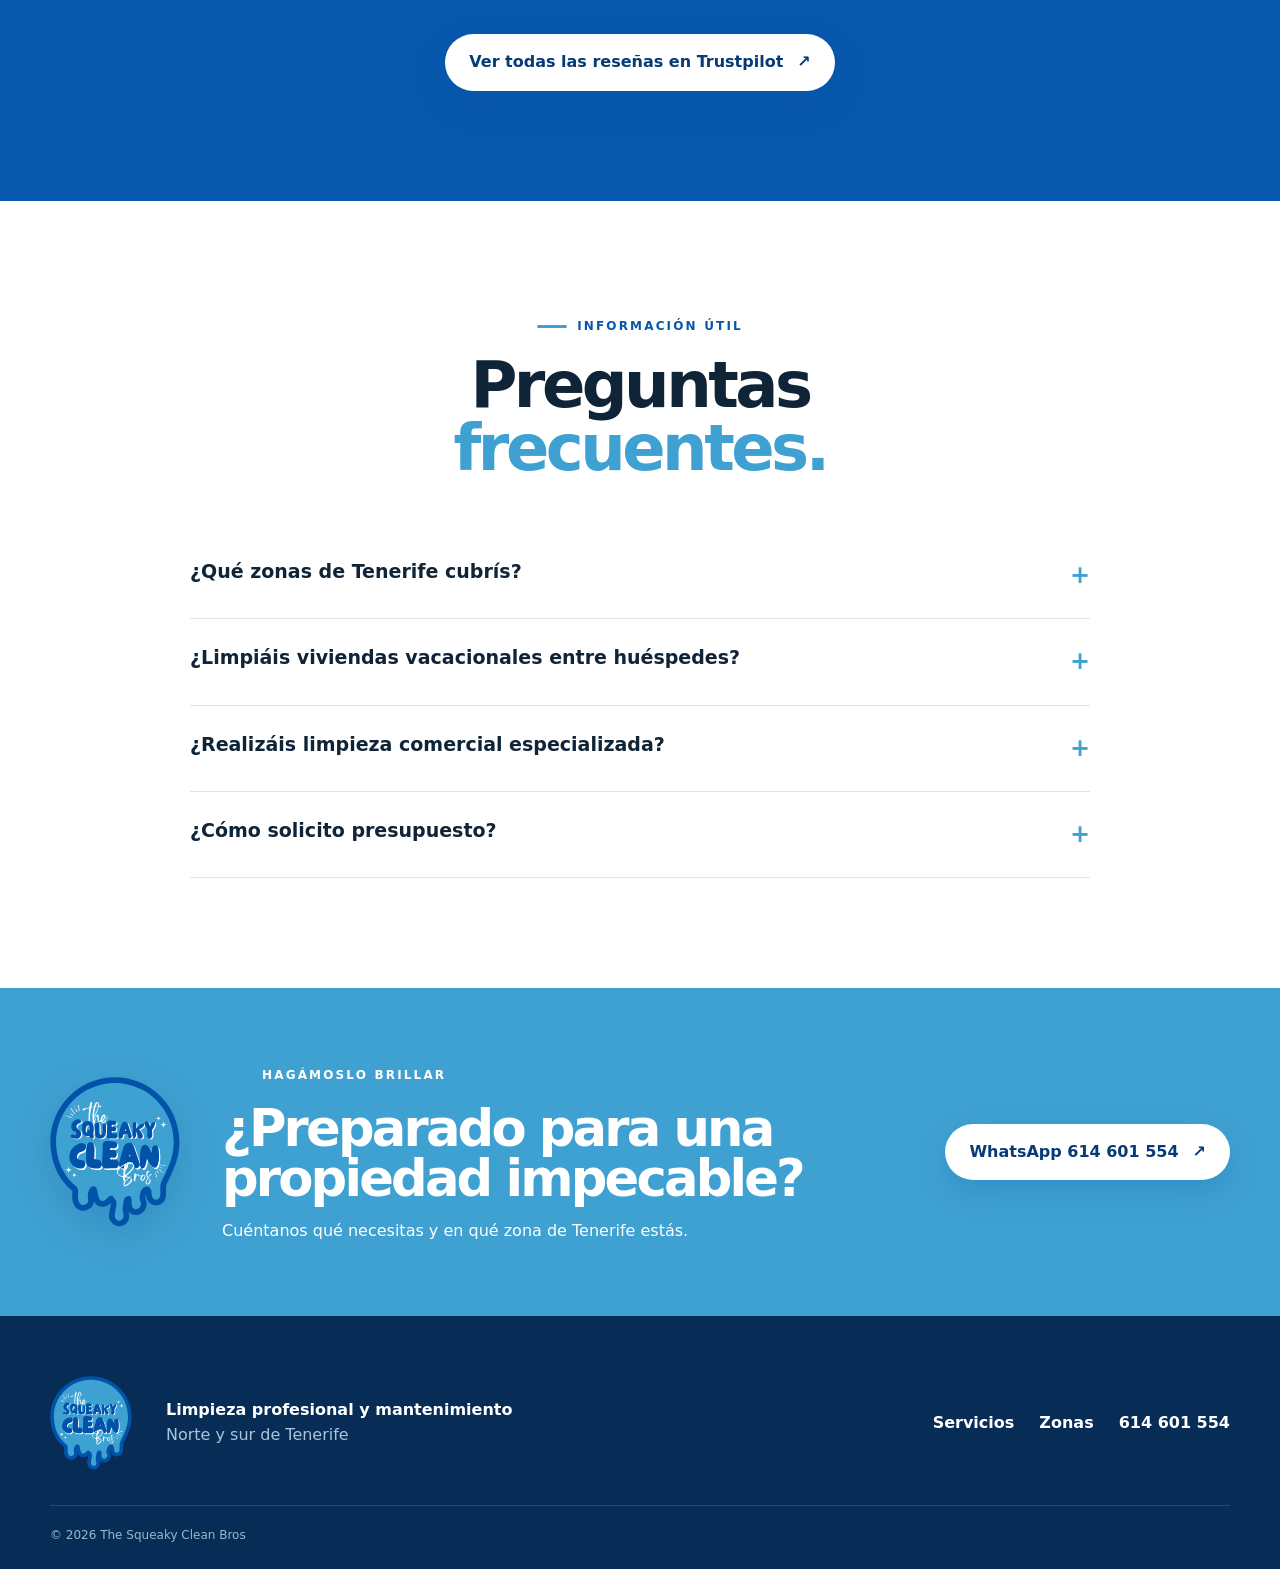
==== commit 8a4dee9b: "Preserve full van image and existing hero framing" ====
--- a/es/index.html
+++ b/es/index.html
@@ -9,7 +9,7 @@
   <link rel="alternate" hreflang="en" href="https://thesqueakycleanbros.online/">
   <link rel="alternate" hreflang="es" href="https://thesqueakycleanbros.online/es/">
   <link rel="alternate" hreflang="x-default" href="https://thesqueakycleanbros.online/">
-  <link rel="icon" href="../assets/logo.svg" type="image/svg+xml"><link rel="preload" as="image" href="../assets/hero-tenerife.webp"><link rel="stylesheet" href="../styles.css?v=20260915-4">
+  <link rel="icon" href="../assets/logo.svg" type="image/svg+xml"><link rel="preload" as="image" href="../assets/hero-tenerife.webp"><link rel="stylesheet" href="../styles.css?v=20260915-5">
   <script type="application/ld+json">{"@context":"https://schema.org","@type":"CleaningService","name":"The Squeaky Clean Bros","url":"https://thesqueakycleanbros.online/es/","telephone":"+34614601554","areaServed":["Tenerife","Costa Adeje","Los Cristianos","Playa de las Américas","Puerto de la Cruz","San Cristóbal de La Laguna","Santa Cruz de Tenerife"],"description":"Limpieza profesional y mantenimiento de propiedades en Tenerife."}</script>
 </head>
 <body>
--- a/styles.css
+++ b/styles.css
@@ -1,5 +1,5 @@
 :root{--navy:#063b77;--blue:#0757ad;--sky:#3fa1d2;--aqua:#a9e7f4;--ink:#102438;--muted:#617284;--cream:#f4f7f9;--white:#fff;--line:#dbe5ec;--radius:28px;--shadow:0 22px 70px rgba(6,59,119,.15)}
-*{box-sizing:border-box}html{scroll-behavior:smooth}body{margin:0;color:var(--ink);font-family:Inter,ui-sans-serif,system-ui,-apple-system,BlinkMacSystemFont,"Segoe UI",sans-serif;background:#fff;line-height:1.55}img{max-width:100%;display:block}a{color:inherit;text-decoration:none}.wrap{width:min(1180px,calc(100% - 40px));margin-inline:auto}.notice{font-size:12px;letter-spacing:.08em;text-transform:uppercase;text-align:center;padding:7px 16px;background:var(--navy);color:white}.site-header{height:90px;display:flex;align-items:center;gap:34px;padding:0 max(20px,calc((100vw - 1180px)/2));position:relative;background:white;z-index:20}.brand{align-self:flex-start;width:102px;height:112px;background:white;border-radius:0 0 24px 24px;padding:10px;box-shadow:0 12px 30px rgba(6,59,119,.13);z-index:3}.brand img{height:92px;width:100%;object-fit:contain}.main-nav{display:flex;gap:32px;margin-left:auto;font-weight:700;font-size:14px;align-items:center}.main-nav>a{position:relative}.main-nav>a:after{content:"";position:absolute;left:0;right:100%;bottom:-6px;height:2px;background:var(--sky);transition:.25s}.main-nav>a:hover:after{right:0}.language-switch{display:flex;align-items:center;gap:3px;padding:4px;background:#eaf4f9;border-radius:999px}.language-switch a,.language-switch span{display:grid;place-items:center;min-width:34px;height:30px;border-radius:999px;font-size:12px;font-weight:900}.language-switch [aria-current="page"]{background:var(--blue);color:white}.button{display:inline-flex;align-items:center;justify-content:center;gap:14px;background:var(--blue);color:white;padding:16px 24px;border-radius:999px;font-weight:800;box-shadow:0 12px 30px rgba(7,87,173,.22);transition:.25s}.button:hover{transform:translateY(-2px);box-shadow:0 16px 38px rgba(7,87,173,.3)}.button-small{padding:12px 20px;font-size:14px}.button-white{background:white;color:var(--navy)}.text-link{font-weight:800;text-decoration:underline;text-decoration-color:var(--sky);text-decoration-thickness:2px;text-underline-offset:6px}.light{color:white}.menu-toggle{display:none;background:none;border:0;padding:8px}.menu-toggle span{display:block;width:25px;height:2px;background:var(--navy);margin:5px}.hero{height:min(780px,calc(100vh - 90px));min-height:640px;position:relative;display:flex;align-items:center;overflow:hidden;background:var(--navy)}.hero-image,.hero-overlay{position:absolute;inset:0;width:100%;height:100%;object-fit:contain}.hero-overlay{background:linear-gradient(90deg,rgba(4,37,76,.94) 0%,rgba(4,37,76,.75) 36%,rgba(4,37,76,.14) 68%,rgba(4,37,76,.05) 100%)}.hero-content{position:relative;color:white;padding-top:30px}.eyebrow{display:inline-flex;align-items:center;gap:10px;text-transform:uppercase;letter-spacing:.18em;font-size:12px;font-weight:900;color:var(--blue);margin-bottom:18px}.eyebrow:before{content:"";width:30px;height:3px;border-radius:5px;background:var(--sky)}.eyebrow.light{color:white}.hero h1,.section-heading h2,.commercial-copy h2,.why-intro h2,.final-cta h2{font-size:clamp(48px,6vw,82px);line-height:.98;letter-spacing:-.055em;margin:0;font-weight:900}.hero h1{max-width:720px}.hero h1 em,.section-heading h2 em,.why-intro h2 em{color:var(--sky);font-style:normal}.hero p{font-size:19px;max-width:590px;margin:28px 0;color:#eaf7fb}.hero-actions{display:flex;align-items:center;gap:28px}.hero-stamp{position:absolute;right:7%;bottom:52px;width:156px;height:156px;border-radius:50%;background:var(--sky);border:8px solid rgba(255,255,255,.7);display:flex;flex-direction:column;align-items:center;justify-content:center;color:white;transform:rotate(8deg);box-shadow:var(--shadow);text-align:center}.hero-stamp b{font-size:17px}.hero-stamp span{font-size:14px}.hero-stamp small{font-size:10px;letter-spacing:.18em;margin-top:7px}.quick-strip{display:grid;grid-template-columns:repeat(4,1fr);background:white;position:relative;z-index:4;width:min(1080px,calc(100% - 40px));margin:-36px auto 0;border-radius:22px;box-shadow:var(--shadow);overflow:hidden}.quick-strip div{padding:24px 28px;border-right:1px solid var(--line);display:grid;grid-template-columns:auto 1fr;column-gap:14px}.quick-strip div:last-child{border:0}.quick-strip span{grid-row:1/3;color:var(--sky);font-weight:900;font-size:13px}.quick-strip b{font-size:15px}.quick-strip small{color:var(--muted)}.section{padding:110px 0}.section-heading{margin-bottom:54px}.split-heading{display:grid;grid-template-columns:1.2fr .8fr;gap:80px;align-items:end}.section-heading h2,.why-intro h2{font-size:clamp(42px,5vw,66px)}.section-heading>p,.split-heading>p{font-size:18px;color:var(--muted);max-width:520px}.centered{text-align:center;max-width:720px;margin-left:auto;margin-right:auto}.centered .eyebrow{justify-content:center}.centered p{margin-inline:auto}.service-grid{display:grid;grid-template-columns:repeat(3,1fr);gap:18px}.service-card{padding:32px;border:1px solid var(--line);border-radius:var(--radius);min-height:275px;position:relative;transition:.25s;background:white}.service-card:hover{transform:translateY(-5px);box-shadow:var(--shadow);border-color:transparent}.featured-card{background:var(--blue);color:white;border-color:var(--blue)}.service-number{font-size:12px;color:var(--sky);font-weight:900}.bubble-icon{float:right;width:48px;height:48px;border-radius:50%;display:grid;place-items:center;background:var(--aqua);color:var(--navy);font-size:24px;font-weight:900}.service-card h3{font-size:22px;line-height:1.15;margin:56px 0 12px}.service-card p{font-size:15px;color:var(--muted);margin:0}.featured-card p{color:#ddecf8}.featured-card a{display:inline-block;margin-top:18px;font-weight:800}.commercial-band{display:grid;grid-template-columns:1.1fr .9fr;background:var(--navy);color:white;min-height:680px}.commercial-image img{width:100%;height:100%;object-fit:cover}.commercial-copy{padding:90px max(40px,calc((100vw - 1180px)/2));padding-left:70px;display:flex;flex-direction:column;align-items:flex-start;justify-content:center}.commercial-copy h2{font-size:clamp(42px,5vw,64px);max-width:560px}.commercial-copy>p{font-size:18px;color:#dcebf6;max-width:590px}.tick-list{list-style:none;padding:0;margin:12px 0 30px;display:grid;grid-template-columns:repeat(2,minmax(190px,1fr));gap:12px 24px}.tick-list li:before{content:"✓";display:inline-grid;place-items:center;width:22px;height:22px;border-radius:50%;background:var(--sky);font-weight:900;margin-right:9px}.results-section{padding-bottom:90px}.comparison{position:relative;border-radius:36px;overflow:hidden;margin:0;box-shadow:var(--shadow)}.comparison figcaption{position:absolute;inset:22px;display:flex;justify-content:space-between;align-items:flex-start}.comparison figcaption span{background:rgba(4,37,76,.87);color:white;border-radius:999px;padding:9px 18px;font-size:13px;font-weight:900;text-transform:uppercase;letter-spacing:.12em}.comparison figcaption span:last-child{background:white;color:var(--navy)}.disclaimer{text-align:center;color:var(--muted);font-size:12px}.why-section{background:var(--cream)}.why-grid{display:grid;grid-template-columns:.9fr 1.1fr;gap:110px}.why-intro p{font-size:18px;color:var(--muted);margin:26px 0}.why-list article{display:grid;grid-template-columns:60px 1fr;gap:20px;padding:30px 0;border-bottom:1px solid #cad8e1}.why-list article:first-child{padding-top:0}.why-list article>b{font-size:13px;color:var(--sky)}.why-list h3{font-size:22px;margin:0 0 8px}.why-list p{margin:0;color:var(--muted)}.area-grid{display:grid;grid-template-columns:repeat(3,1fr);gap:16px}.area-grid a{min-height:180px;padding:28px;border-radius:24px;background:linear-gradient(140deg,var(--navy),var(--blue));color:white;position:relative;overflow:hidden;display:flex;flex-direction:column;justify-content:flex-end;transition:.25s}.area-grid a:before{content:"";position:absolute;width:130px;height:130px;border:24px solid rgba(63,161,210,.38);border-radius:50%;right:-42px;top:-55px}.area-grid a:hover{transform:translateY(-4px);background:linear-gradient(140deg,var(--blue),var(--sky))}.area-grid span{font-size:11px;text-transform:uppercase;letter-spacing:.15em;opacity:.75}.area-grid b{font-size:22px}.area-grid i{position:absolute;right:24px;bottom:28px;font-style:normal;font-size:22px}.reviews-section{background:var(--blue);color:white}.light-copy{color:#dcebf6!important}.review-grid{display:grid;grid-template-columns:repeat(3,1fr);gap:18px}.review-grid blockquote{margin:0;background:white;color:var(--ink);padding:34px;border-radius:var(--radius)}.review-grid blockquote p{font-size:18px;line-height:1.55}.review-grid footer{font-size:12px;color:var(--muted);text-transform:uppercase;letter-spacing:.1em;font-weight:800}.stars{color:var(--sky);letter-spacing:.12em}.faq-list{max-width:900px;margin:auto}.faq-list details{border-bottom:1px solid var(--line);padding:0}.faq-list summary{font-size:19px;font-weight:800;padding:24px 0;cursor:pointer;list-style:none;display:flex;justify-content:space-between}.faq-list summary::-webkit-details-marker{display:none}.faq-list summary span{color:var(--sky);font-size:24px}.faq-list p{color:var(--muted);margin:-6px 0 24px;max-width:760px}.final-cta{position:relative;overflow:hidden;background:var(--sky);color:white;padding:72px 0}.final-cta-inner{display:grid;grid-template-columns:130px 1fr auto;align-items:center;gap:42px;position:relative}.final-cta-inner img{width:130px;filter:drop-shadow(0 12px 18px rgba(6,59,119,.18))}.final-cta h2{font-size:clamp(36px,4vw,56px)}.final-cta p{margin-bottom:0}.bubble{position:absolute;border:30px solid rgba(255,255,255,.12);border-radius:50%}.bubble-one{width:230px;height:230px;right:4%;top:-150px}.bubble-two{width:120px;height:120px;left:22%;bottom:-80px}.footer{background:#072d57;color:white;padding:60px 0 24px}.footer-inner{display:grid;grid-template-columns:90px 1fr auto;gap:26px;align-items:center}.footer-inner img{width:82px}.footer-inner div{display:flex;flex-direction:column}.footer-inner span{color:#a9c5db}.footer-links{display:flex!important;flex-direction:row!important;gap:25px;font-weight:700}.footer-bottom{display:flex;justify-content:space-between;border-top:1px solid rgba(255,255,255,.14);margin-top:35px;padding-top:20px;font-size:12px;color:#9ab6cc}.floating-whatsapp{position:fixed;right:24px;bottom:24px;width:58px;height:58px;border-radius:50%;display:grid;place-items:center;background:#25d366;color:white;font-size:28px;z-index:30;box-shadow:0 12px 30px rgba(0,0,0,.22)}
+*{box-sizing:border-box}html{scroll-behavior:smooth}body{margin:0;color:var(--ink);font-family:Inter,ui-sans-serif,system-ui,-apple-system,BlinkMacSystemFont,"Segoe UI",sans-serif;background:#fff;line-height:1.55}img{max-width:100%;display:block}a{color:inherit;text-decoration:none}.wrap{width:min(1180px,calc(100% - 40px));margin-inline:auto}.notice{font-size:12px;letter-spacing:.08em;text-transform:uppercase;text-align:center;padding:7px 16px;background:var(--navy);color:white}.site-header{height:90px;display:flex;align-items:center;gap:34px;padding:0 max(20px,calc((100vw - 1180px)/2));position:relative;background:white;z-index:20}.brand{align-self:flex-start;width:102px;height:112px;background:white;border-radius:0 0 24px 24px;padding:10px;box-shadow:0 12px 30px rgba(6,59,119,.13);z-index:3}.brand img{height:92px;width:100%;object-fit:contain}.main-nav{display:flex;gap:32px;margin-left:auto;font-weight:700;font-size:14px;align-items:center}.main-nav>a{position:relative}.main-nav>a:after{content:"";position:absolute;left:0;right:100%;bottom:-6px;height:2px;background:var(--sky);transition:.25s}.main-nav>a:hover:after{right:0}.language-switch{display:flex;align-items:center;gap:3px;padding:4px;background:#eaf4f9;border-radius:999px}.language-switch a,.language-switch span{display:grid;place-items:center;min-width:34px;height:30px;border-radius:999px;font-size:12px;font-weight:900}.language-switch [aria-current="page"]{background:var(--blue);color:white}.button{display:inline-flex;align-items:center;justify-content:center;gap:14px;background:var(--blue);color:white;padding:16px 24px;border-radius:999px;font-weight:800;box-shadow:0 12px 30px rgba(7,87,173,.22);transition:.25s}.button:hover{transform:translateY(-2px);box-shadow:0 16px 38px rgba(7,87,173,.3)}.button-small{padding:12px 20px;font-size:14px}.button-white{background:white;color:var(--navy)}.text-link{font-weight:800;text-decoration:underline;text-decoration-color:var(--sky);text-decoration-thickness:2px;text-underline-offset:6px}.light{color:white}.menu-toggle{display:none;background:none;border:0;padding:8px}.menu-toggle span{display:block;width:25px;height:2px;background:var(--navy);margin:5px}.hero{height:min(780px,calc(100vh - 90px));min-height:640px;position:relative;display:flex;align-items:center;overflow:hidden;background:var(--navy)}.hero-image,.hero-overlay{position:absolute;inset:0;width:100%;height:100%;object-fit:cover}.hero-overlay{background:linear-gradient(90deg,rgba(4,37,76,.94) 0%,rgba(4,37,76,.75) 36%,rgba(4,37,76,.14) 68%,rgba(4,37,76,.05) 100%)}.hero-content{position:relative;color:white;padding-top:30px}.eyebrow{display:inline-flex;align-items:center;gap:10px;text-transform:uppercase;letter-spacing:.18em;font-size:12px;font-weight:900;color:var(--blue);margin-bottom:18px}.eyebrow:before{content:"";width:30px;height:3px;border-radius:5px;background:var(--sky)}.eyebrow.light{color:white}.hero h1,.section-heading h2,.commercial-copy h2,.why-intro h2,.final-cta h2{font-size:clamp(48px,6vw,82px);line-height:.98;letter-spacing:-.055em;margin:0;font-weight:900}.hero h1{max-width:720px}.hero h1 em,.section-heading h2 em,.why-intro h2 em{color:var(--sky);font-style:normal}.hero p{font-size:19px;max-width:590px;margin:28px 0;color:#eaf7fb}.hero-actions{display:flex;align-items:center;gap:28px}.hero-stamp{position:absolute;right:7%;bottom:52px;width:156px;height:156px;border-radius:50%;background:var(--sky);border:8px solid rgba(255,255,255,.7);display:flex;flex-direction:column;align-items:center;justify-content:center;color:white;transform:rotate(8deg);box-shadow:var(--shadow);text-align:center}.hero-stamp b{font-size:17px}.hero-stamp span{font-size:14px}.hero-stamp small{font-size:10px;letter-spacing:.18em;margin-top:7px}.quick-strip{display:grid;grid-template-columns:repeat(4,1fr);background:white;position:relative;z-index:4;width:min(1080px,calc(100% - 40px));margin:-36px auto 0;border-radius:22px;box-shadow:var(--shadow);overflow:hidden}.quick-strip div{padding:24px 28px;border-right:1px solid var(--line);display:grid;grid-template-columns:auto 1fr;column-gap:14px}.quick-strip div:last-child{border:0}.quick-strip span{grid-row:1/3;color:var(--sky);font-weight:900;font-size:13px}.quick-strip b{font-size:15px}.quick-strip small{color:var(--muted)}.section{padding:110px 0}.section-heading{margin-bottom:54px}.split-heading{display:grid;grid-template-columns:1.2fr .8fr;gap:80px;align-items:end}.section-heading h2,.why-intro h2{font-size:clamp(42px,5vw,66px)}.section-heading>p,.split-heading>p{font-size:18px;color:var(--muted);max-width:520px}.centered{text-align:center;max-width:720px;margin-left:auto;margin-right:auto}.centered .eyebrow{justify-content:center}.centered p{margin-inline:auto}.service-grid{display:grid;grid-template-columns:repeat(3,1fr);gap:18px}.service-card{padding:32px;border:1px solid var(--line);border-radius:var(--radius);min-height:275px;position:relative;transition:.25s;background:white}.service-card:hover{transform:translateY(-5px);box-shadow:var(--shadow);border-color:transparent}.featured-card{background:var(--blue);color:white;border-color:var(--blue)}.service-number{font-size:12px;color:var(--sky);font-weight:900}.bubble-icon{float:right;width:48px;height:48px;border-radius:50%;display:grid;place-items:center;background:var(--aqua);color:var(--navy);font-size:24px;font-weight:900}.service-card h3{font-size:22px;line-height:1.15;margin:56px 0 12px}.service-card p{font-size:15px;color:var(--muted);margin:0}.featured-card p{color:#ddecf8}.featured-card a{display:inline-block;margin-top:18px;font-weight:800}.commercial-band{display:grid;grid-template-columns:1.1fr .9fr;background:var(--navy);color:white;min-height:680px}.commercial-image img{width:100%;height:100%;object-fit:contain}.commercial-copy{padding:90px max(40px,calc((100vw - 1180px)/2));padding-left:70px;display:flex;flex-direction:column;align-items:flex-start;justify-content:center}.commercial-copy h2{font-size:clamp(42px,5vw,64px);max-width:560px}.commercial-copy>p{font-size:18px;color:#dcebf6;max-width:590px}.tick-list{list-style:none;padding:0;margin:12px 0 30px;display:grid;grid-template-columns:repeat(2,minmax(190px,1fr));gap:12px 24px}.tick-list li:before{content:"✓";display:inline-grid;place-items:center;width:22px;height:22px;border-radius:50%;background:var(--sky);font-weight:900;margin-right:9px}.results-section{padding-bottom:90px}.comparison{position:relative;border-radius:36px;overflow:hidden;margin:0;box-shadow:var(--shadow)}.comparison figcaption{position:absolute;inset:22px;display:flex;justify-content:space-between;align-items:flex-start}.comparison figcaption span{background:rgba(4,37,76,.87);color:white;border-radius:999px;padding:9px 18px;font-size:13px;font-weight:900;text-transform:uppercase;letter-spacing:.12em}.comparison figcaption span:last-child{background:white;color:var(--navy)}.disclaimer{text-align:center;color:var(--muted);font-size:12px}.why-section{background:var(--cream)}.why-grid{display:grid;grid-template-columns:.9fr 1.1fr;gap:110px}.why-intro p{font-size:18px;color:var(--muted);margin:26px 0}.why-list article{display:grid;grid-template-columns:60px 1fr;gap:20px;padding:30px 0;border-bottom:1px solid #cad8e1}.why-list article:first-child{padding-top:0}.why-list article>b{font-size:13px;color:var(--sky)}.why-list h3{font-size:22px;margin:0 0 8px}.why-list p{margin:0;color:var(--muted)}.area-grid{display:grid;grid-template-columns:repeat(3,1fr);gap:16px}.area-grid a{min-height:180px;padding:28px;border-radius:24px;background:linear-gradient(140deg,var(--navy),var(--blue));color:white;position:relative;overflow:hidden;display:flex;flex-direction:column;justify-content:flex-end;transition:.25s}.area-grid a:before{content:"";position:absolute;width:130px;height:130px;border:24px solid rgba(63,161,210,.38);border-radius:50%;right:-42px;top:-55px}.area-grid a:hover{transform:translateY(-4px);background:linear-gradient(140deg,var(--blue),var(--sky))}.area-grid span{font-size:11px;text-transform:uppercase;letter-spacing:.15em;opacity:.75}.area-grid b{font-size:22px}.area-grid i{position:absolute;right:24px;bottom:28px;font-style:normal;font-size:22px}.reviews-section{background:var(--blue);color:white}.light-copy{color:#dcebf6!important}.review-grid{display:grid;grid-template-columns:repeat(3,1fr);gap:18px}.review-grid blockquote{margin:0;background:white;color:var(--ink);padding:34px;border-radius:var(--radius)}.review-grid blockquote p{font-size:18px;line-height:1.55}.review-grid footer{font-size:12px;color:var(--muted);text-transform:uppercase;letter-spacing:.1em;font-weight:800}.stars{color:var(--sky);letter-spacing:.12em}.faq-list{max-width:900px;margin:auto}.faq-list details{border-bottom:1px solid var(--line);padding:0}.faq-list summary{font-size:19px;font-weight:800;padding:24px 0;cursor:pointer;list-style:none;display:flex;justify-content:space-between}.faq-list summary::-webkit-details-marker{display:none}.faq-list summary span{color:var(--sky);font-size:24px}.faq-list p{color:var(--muted);margin:-6px 0 24px;max-width:760px}.final-cta{position:relative;overflow:hidden;background:var(--sky);color:white;padding:72px 0}.final-cta-inner{display:grid;grid-template-columns:130px 1fr auto;align-items:center;gap:42px;position:relative}.final-cta-inner img{width:130px;filter:drop-shadow(0 12px 18px rgba(6,59,119,.18))}.final-cta h2{font-size:clamp(36px,4vw,56px)}.final-cta p{margin-bottom:0}.bubble{position:absolute;border:30px solid rgba(255,255,255,.12);border-radius:50%}.bubble-one{width:230px;height:230px;right:4%;top:-150px}.bubble-two{width:120px;height:120px;left:22%;bottom:-80px}.footer{background:#072d57;color:white;padding:60px 0 24px}.footer-inner{display:grid;grid-template-columns:90px 1fr auto;gap:26px;align-items:center}.footer-inner img{width:82px}.footer-inner div{display:flex;flex-direction:column}.footer-inner span{color:#a9c5db}.footer-links{display:flex!important;flex-direction:row!important;gap:25px;font-weight:700}.footer-bottom{display:flex;justify-content:space-between;border-top:1px solid rgba(255,255,255,.14);margin-top:35px;padding-top:20px;font-size:12px;color:#9ab6cc}.floating-whatsapp{position:fixed;right:24px;bottom:24px;width:58px;height:58px;border-radius:50%;display:grid;place-items:center;background:#25d366;color:white;font-size:28px;z-index:30;box-shadow:0 12px 30px rgba(0,0,0,.22)}
 @media(max-width:900px){.main-nav{display:none;position:absolute;top:90px;left:20px;right:20px;background:white;padding:24px;border-radius:20px;box-shadow:var(--shadow);flex-direction:column}.main-nav.open{display:flex}.menu-toggle{display:block;margin-left:auto}.header-cta{display:none}.hero{min-height:620px}.hero-overlay{background:linear-gradient(90deg,rgba(4,37,76,.95),rgba(4,37,76,.58))}.hero-stamp{width:120px;height:120px;right:20px;bottom:25px}.quick-strip{grid-template-columns:repeat(2,1fr)}.service-grid,.area-grid,.review-grid{grid-template-columns:repeat(2,1fr)}.commercial-band{grid-template-columns:1fr}.commercial-image{height:440px}.commercial-copy{padding:70px 30px}.why-grid{grid-template-columns:1fr;gap:60px}.final-cta-inner{grid-template-columns:90px 1fr}.final-cta-inner .button{grid-column:2}.footer-links{display:none!important}}
 @media(max-width:620px){.wrap{width:min(100% - 28px,1180px)}.notice{font-size:9px}.site-header{height:75px;padding-inline:14px}.brand{width:86px;height:98px}.brand img{height:78px}.main-nav{top:75px}.hero{height:690px}.hero-image{object-position:62% center}.hero-overlay{background:linear-gradient(90deg,rgba(4,37,76,.96) 0%,rgba(4,37,76,.78) 58%,rgba(4,37,76,.34))}.hero h1{font-size:48px}.hero p{font-size:17px;max-width:90%}.hero-actions{align-items:flex-start;flex-direction:column;gap:18px}.hero-stamp{display:none}.quick-strip{grid-template-columns:1fr;margin-top:-25px}.quick-strip div{padding:18px 22px;border-right:0;border-bottom:1px solid var(--line)}.section{padding:78px 0}.split-heading{grid-template-columns:1fr;gap:18px}.section-heading{margin-bottom:38px}.service-grid,.area-grid,.review-grid{grid-template-columns:1fr}.commercial-image{height:320px}.commercial-copy{padding:64px 20px}.tick-list{grid-template-columns:1fr}.comparison{border-radius:20px}.comparison img{height:430px;object-fit:cover;object-position:center}.why-grid{gap:45px}.final-cta-inner{grid-template-columns:1fr;text-align:center}.final-cta-inner img{margin:auto}.final-cta-inner .button{grid-column:auto}.footer-inner{grid-template-columns:70px 1fr}.footer-bottom{flex-direction:column;gap:8px}.footer-links{display:none!important}}
 
